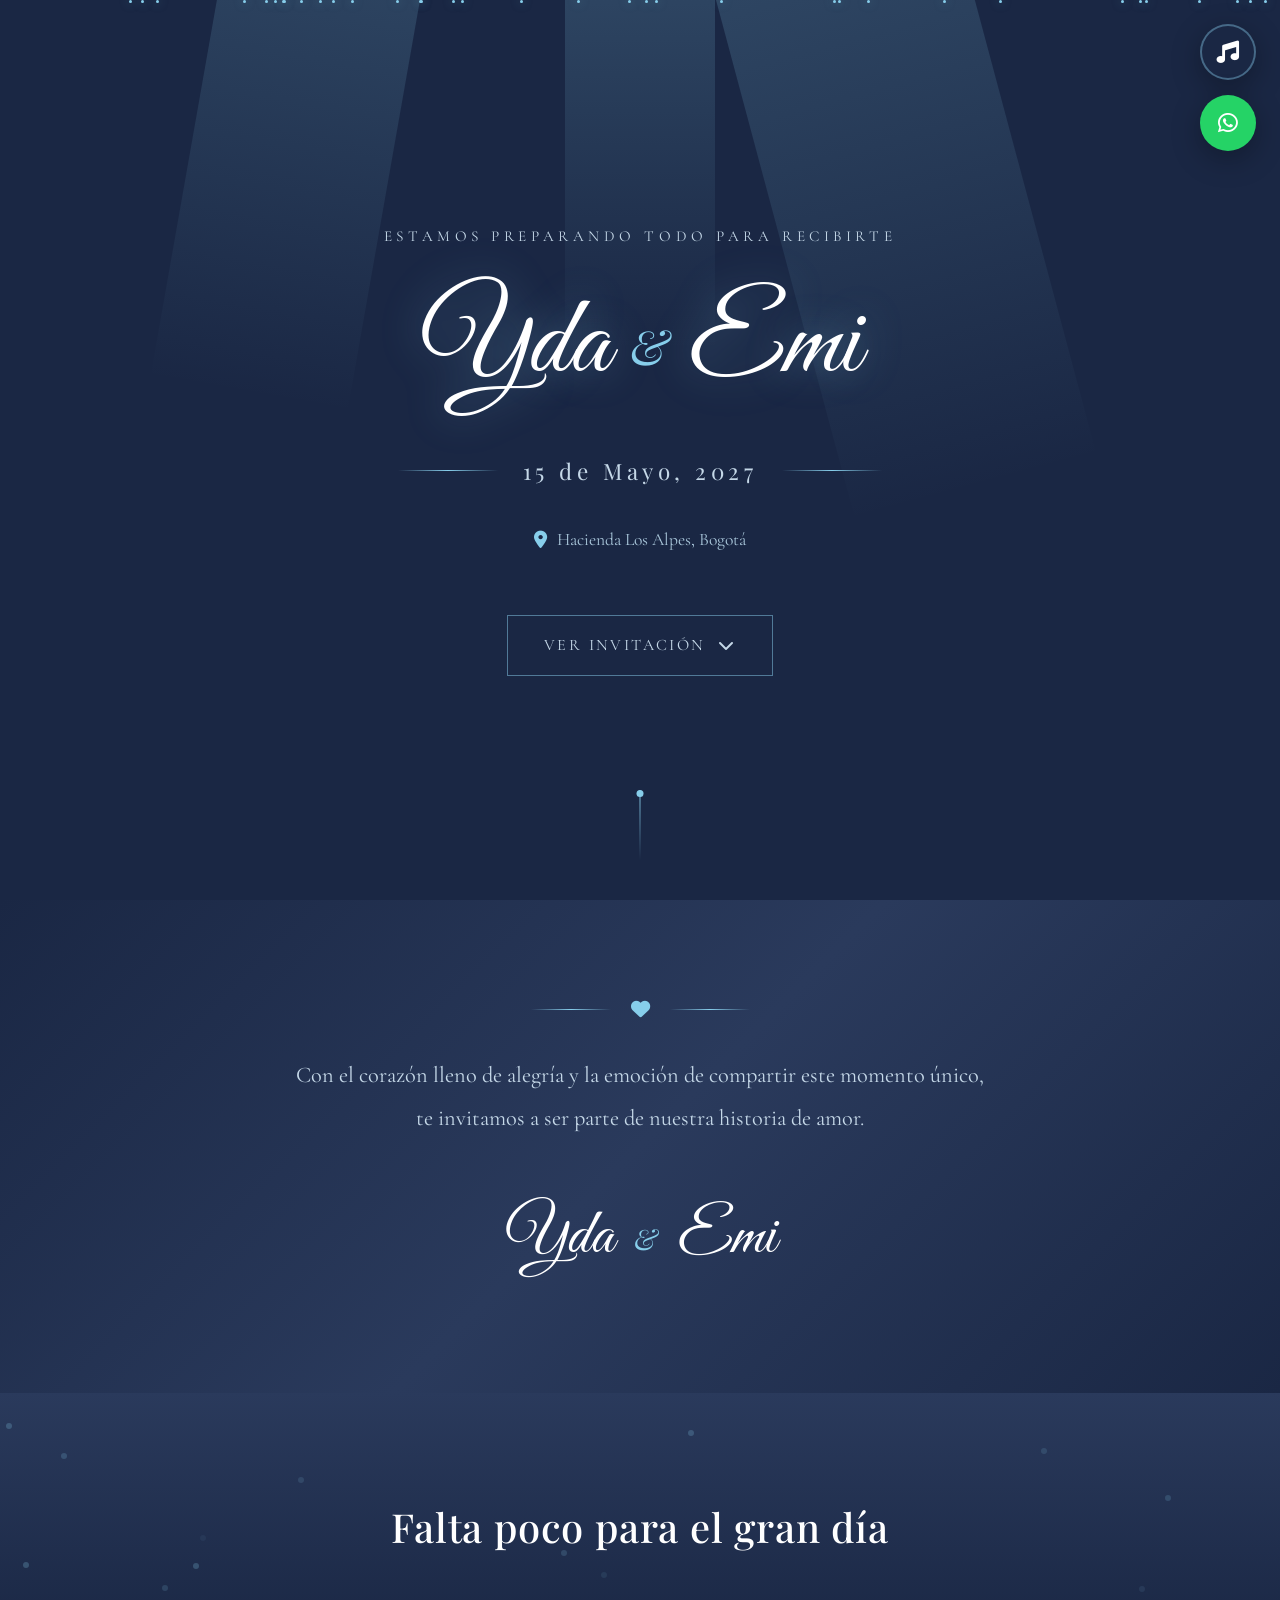
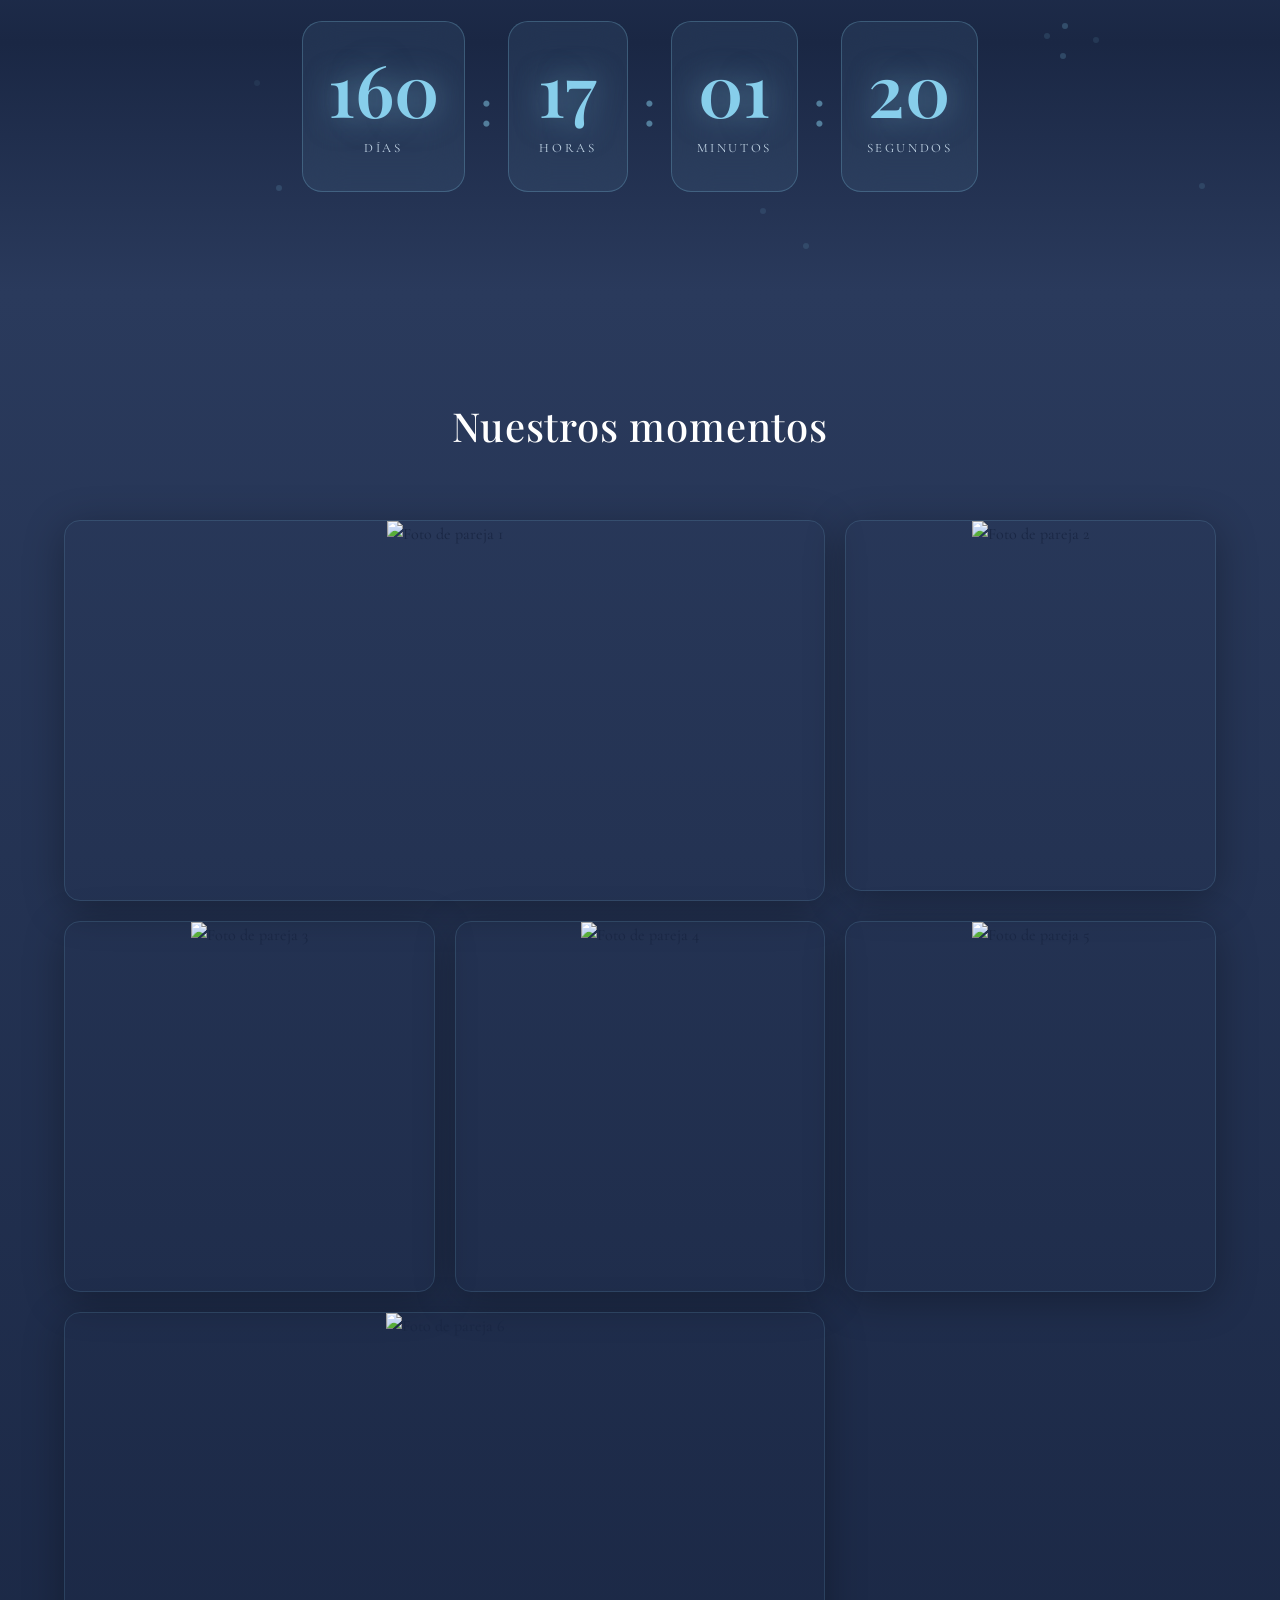
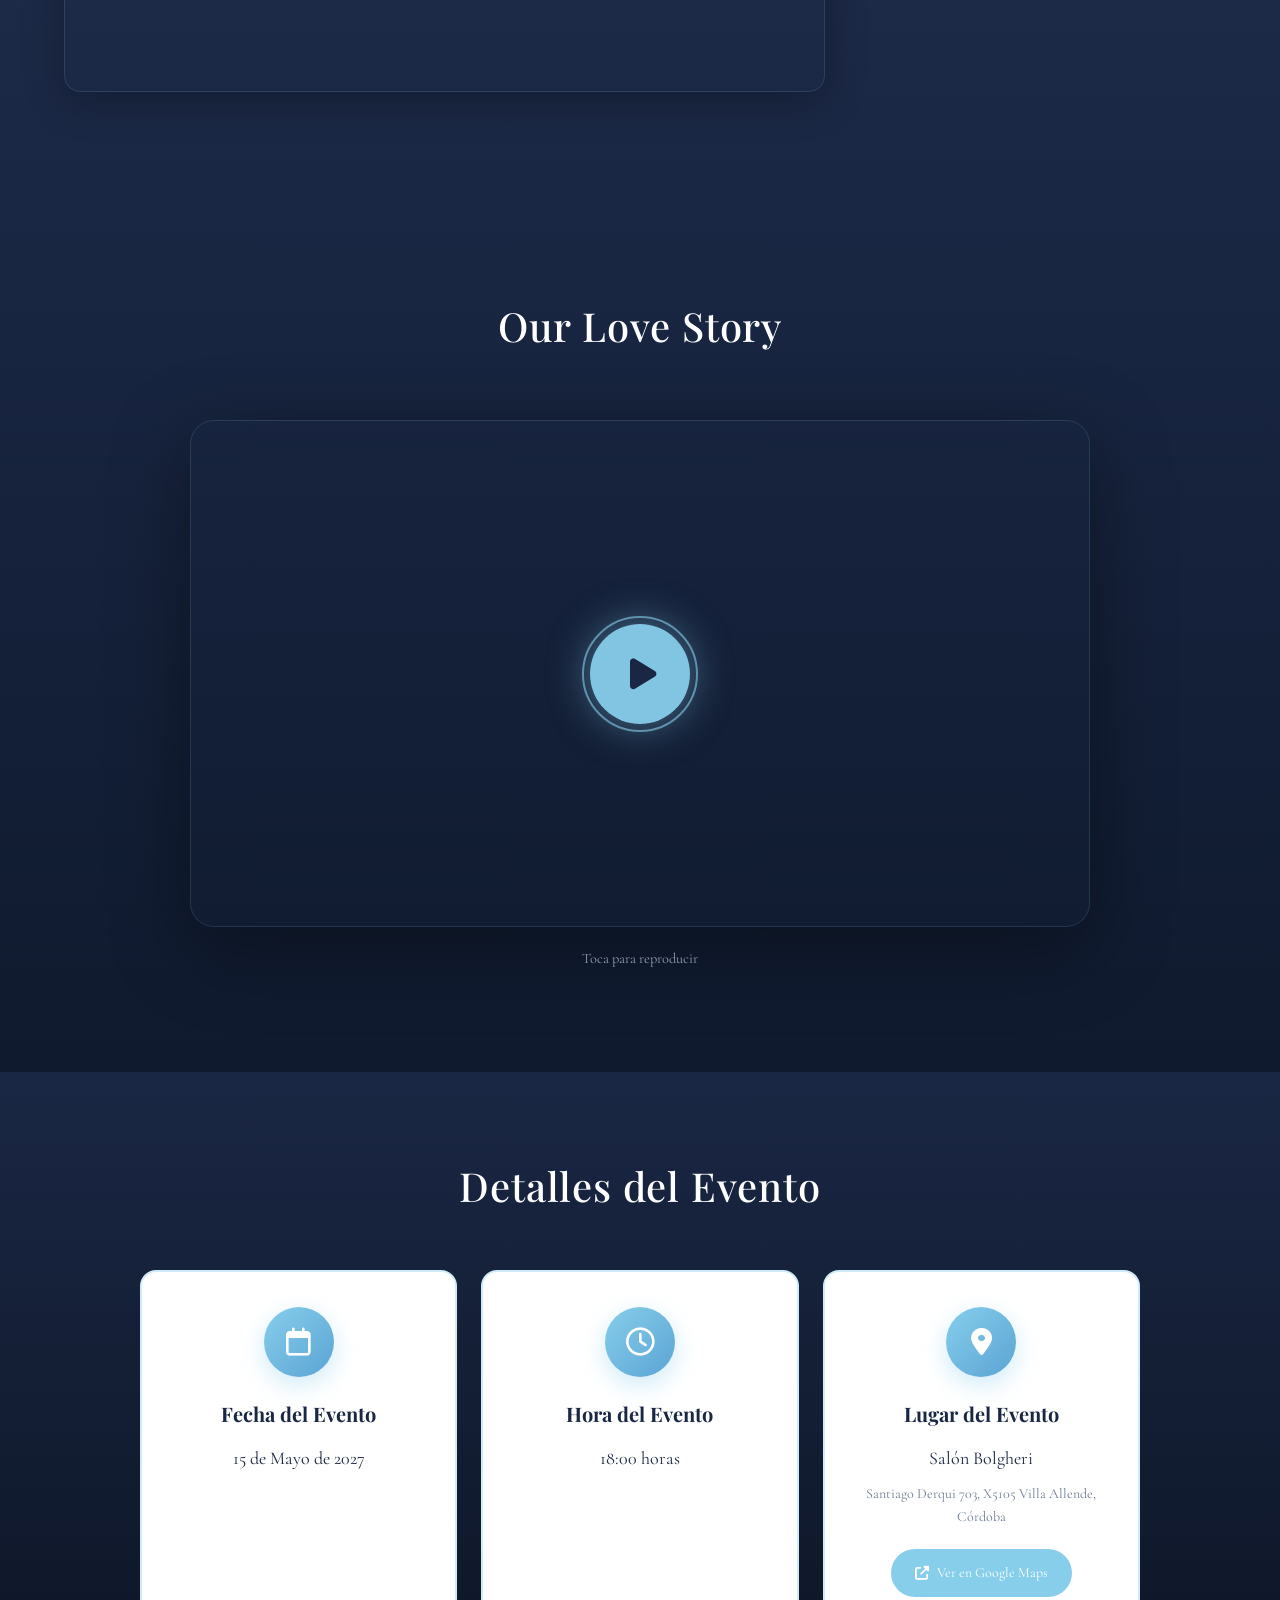
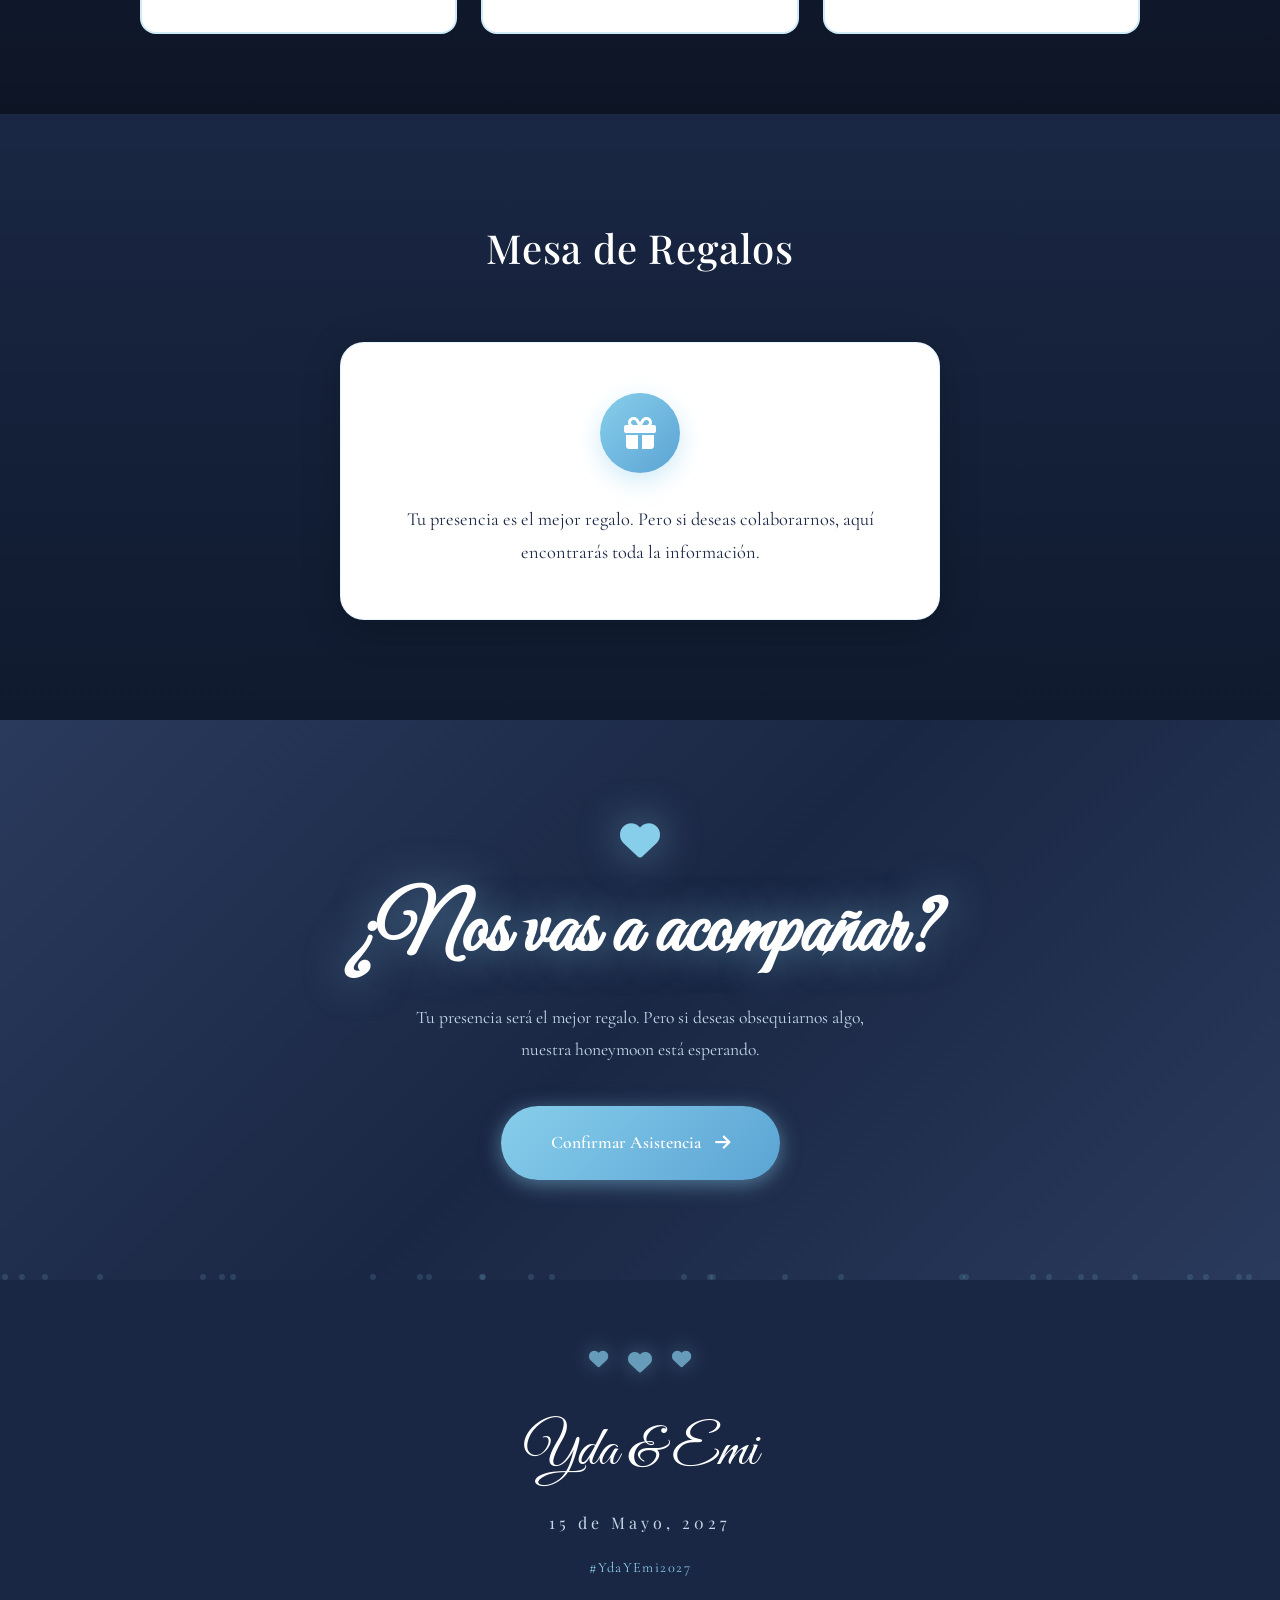
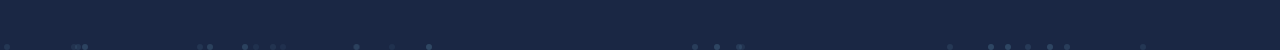
==== Invitacion.html @ 7b68fbc4 "arreglo del pantallazo azul" ====
<!DOCTYPE html>
<html lang="es">
<head>
    <meta charset="UTF-8">
    <meta name="viewport" content="width=device-width, initial-scale=1.0">
    <title>Invitación de Boda - Isabella & Carlos</title>
    <link rel="preconnect" href="https://fonts.googleapis.com">
    <link rel="preconnect" href="https://fonts.gstatic.com" crossorigin>
    <link href="https://fonts.googleapis.com/css2?family=Cormorant+Garamond:ital,wght@0,300;0,400;0,500;0,600;1,400&family=Great+Vibes&family=Playfair+Display:ital,wght@0,400;0,500;0,600;0,700;1,400&display=swap" rel="stylesheet">
    <link rel="stylesheet" href="https://cdnjs.cloudflare.com/ajax/libs/font-awesome/6.4.0/css/all.min.css">
    <link rel="stylesheet" href="styles.css">
</head>
<body>
    <audio id="bgMusic" loop>
        <source src="https://www.soundhelix.com/examples/mp3/SoundHelix-Song-3.mp3" type="audio/mpeg">
    </audio>

    <main class="main-content" id="mainContent">
        <!-- Hero Section -->
        <section class="hero" id="hero">
            <div class="hero-bg">
                <div class="hero-overlay"></div>
                <div class="hero-image"></div>
                <div class="hero-particles" id="heroParticles"></div>
                <div class="hero-rays">
                    <div class="ray"></div>
                    <div class="ray"></div>
                    <div class="ray"></div>
                </div>
            </div>
            <div class="hero-content">
                <p class="hero-subtitle">Estamos preparando todo para recibirte</p>
                <div class="hero-names">
                    <span class="name">Yda</span>
                    <span class="amp">&</span>
                    <span class="name">Emi</span>
                </div>
                <div class="hero-date-row">
                    <span class="line"></span>
                    <span class="date">15 de Mayo, 2027</span>
                    <span class="line"></span>
                </div>
                <div class="hero-location">
                    <i class="fas fa-map-marker-alt"></i>
                    <span>Hacienda Los Alpes, Bogotá</span>
                </div>
                <a href="#rsvp" class="hero-btn">
                    <span>Ver Invitación</span>
                    <i class="fas fa-chevron-down"></i>
                </a>
            </div>
            <div class="scroll-hint">
                <div class="scroll-line"></div>
            </div>
        </section>

        <!-- Opening -->
        <section class="section opening" id="opening">
            <div class="section-particles" id="openingParticles"></div>
            <div class="container">
                <div class="opening-inner">
                    <div class="deco-line">
                        <span></span>
                        <i class="fas fa-heart"></i>
                        <span></span>
                    </div>
                    <p class="opening-text">
                        Con el corazón lleno de alegría y la emoción de compartir este momento único,<br>
                        te invitamos a ser parte de nuestra historia de amor.
                    </p>
                    <div class="names-line">
                        <span>Yda</span>
                        <span class="and">&</span>
                        <span>Emi</span>
                    </div>
                </div>
            </div>
        </section>

        <!-- Countdown -->
        <section class="section countdown" id="countdown">
            <div class="countdown-particles" id="countdownParticles"></div>
            <div class="container">
                <h2 class="section-title light">Falta poco para el gran día</h2>
                <div class="countdown-grid">
                    <div class="count-box">
                        <div class="count-glow"></div>
                        <span class="count-num" id="days">00</span>
                        <span class="count-label">Días</span>
                    </div>
                    <span class="count-sep">:</span>
                    <div class="count-box">
                        <div class="count-glow"></div>
                        <span class="count-num" id="hours">00</span>
                        <span class="count-label">Horas</span>
                    </div>
                    <span class="count-sep">:</span>
                    <div class="count-box">
                        <div class="count-glow"></div>
                        <span class="count-num" id="minutes">00</span>
                        <span class="count-label">Minutos</span>
                    </div>
                    <span class="count-sep">:</span>
                    <div class="count-box">
                        <div class="count-glow"></div>
                        <span class="count-num" id="seconds">00</span>
                        <span class="count-label">Segundos</span>
                    </div>
                </div>
            </div>
        </section>

        <!-- Parents -->
        <!-- <section class="section parents" id="parents">
            <div class="container">
                <h2 class="section-title light">Con la bendición de nuestros padres</h2>
                <div class="parents-grid">
                    <div class="parent-card">
                        <span class="parent-label">Padres de la Novia</span>
                        <div class="parent-names">
                            <p>María Elena Gutiérrez</p>
                            <p>Roberto Alejandro Mendoza</p>
                        </div>
                    </div>
                    <div class="parent-heart">
                        <i class="fas fa-heart"></i>
                    </div>
                    <div class="parent-card">
                        <span class="parent-label">Padres del Novio</span>
                        <div class="parent-names">
                            <p>Carmen Lucía Pérez</p>
                            <p>Andrés Felipe Ramírez</p>
                        </div>
                    </div>
                </div>
            </div>
        </section> -->

        <!-- Gallery -->
        <section class="section gallery" id="gallery">
            <div class="container">
                <h2 class="section-title light">Nuestros momentos</h2>
                <div class="gallery-grid">
                    <div class="gallery-item big">
                        <img src="https://images.unsplash.com/photo-1519741497674-611481863552?w=800&q=80" alt="Foto de pareja 1">
                        <div class="gallery-overlay">
                            <i class="fas fa-expand"></i>
                        </div>
                    </div>
                    <div class="gallery-item">
                        <img src="https://images.unsplash.com/photo-1529636798458-92182e662485?w=600&q=80" alt="Foto de pareja 2">
                        <div class="gallery-overlay">
                            <i class="fas fa-expand"></i>
                        </div>
                    </div>
                    <div class="gallery-item">
                        <img src="https://images.unsplash.com/photo-1522673607200-164d1b6ce486?w=600&q=80" alt="Foto de pareja 3">
                        <div class="gallery-overlay">
                            <i class="fas fa-expand"></i>
                        </div>
                    </div>
                    <div class="gallery-item">
                        <img src="https://images.unsplash.com/photo-1511285560929-80b456fea0bc?w=600&q=80" alt="Foto de pareja 4">
                        <div class="gallery-overlay">
                            <i class="fas fa-expand"></i>
                        </div>
                    </div>
                    <div class="gallery-item">
                        <img src="https://images.unsplash.com/photo-1465495976277-4387d4b0b4c6?w=600&q=80" alt="Foto de pareja 5">
                        <div class="gallery-overlay">
                            <i class="fas fa-expand"></i>
                        </div>
                    </div>
                    <div class="gallery-item big">
                        <img src="https://images.unsplash.com/photo-1519225421980-715cb0215aed?w=800&q=80" alt="Foto de pareja 6">
                        <div class="gallery-overlay">
                            <i class="fas fa-expand"></i>
                        </div>
                    </div>
                </div>
            </div>
        </section>

        <!-- Video -->
        <section class="section video-section" id="video">
            <div class="container">
                <h2 class="section-title light">Our Love Story</h2>
                <div class="video-box">
                    <video id="weddingVideo" poster="https://images.unsplash.com/photo-1519741497674-611481863552?w=1200&q=80" muted playsinline>
                        <source src="https://www.w3schools.com/html/mov_bbb.mp4" type="video/mp4">
                    </video>
                    <div class="play-btn" id="playBtn">
                        <div class="play-ring"></div>
                        <i class="fas fa-play"></i>
                    </div>
                </div>
                <p class="video-hint">Toca para reproducir</p>
            </div>
        </section>

        <!-- Details -->
        <!-- <section class="section details" id="details">
            <div class="container">
                <h2 class="section-title light">Detalles del Evento</h2>
                <div class="details-grid">
                    <div class="detail-card">
                        <div class="detail-icon">
                            <i class="fas fa-church"></i>
                        </div>
                        <h3>Ceremonia Religiosa</h3>
                        <div class="detail-time">3:00 PM</div>
                        <div class="detail-place">Capilla San Ignacio</div>
                        <div class="detail-address">Calle 72 #10-07, Bogotá</div>
                        <a href="https://maps.google.com/?q=Capilla+San+Ignacio+Bogota" target="_blank" class="detail-btn">
                            <i class="fas fa-directions"></i>
                            Cómo llegar
                        </a>
                    </div>
                    <div class="detail-card featured">
                        <div class="detail-badge">Principal</div>
                        <div class="detail-icon">
                            <i class="fas fa-champagne-glasses"></i>
                        </div>
                        <h3>Recepción</h3>
                        <div class="detail-time">6:00 PM</div>
                        <div class="detail-place">Hacienda Los Alpes</div>
                        <div class="detail-address">Km 12 Vía La Calera, Bogotá</div>
                        <a href="https://maps.google.com/?q=Hacienda+Los+Alpes+Bogota" target="_blank" class="detail-btn primary">
                            <i class="fas fa-directions"></i>
                            Cómo llegar
                        </a>
                    </div>
                    <div class="detail-card">
                        <div class="detail-icon">
                            <i class="fas fa-utensils"></i>
                        </div>
                        <h3>Cena & Celebración</h3>
                        <div class="detail-time">7:30 PM</div>
                        <div class="detail-place">Salón Principal</div>
                        <div class="detail-address">Traje formal elegante</div>
                        <span class="dress-code">
                            <i class="fas fa-tshirt"></i>
                            Código de vestimenta
                        </span>
                    </div>
                </div>
            </div>
        </section> -->

        <section id="detalles" class="detalles" style="display: block !important; visibility: visible !important; opacity: 1 !important;">
            <div class="section-background"></div>
            <div class="container" style="display: block !important; visibility: visible !important; opacity: 1 !important;">
                <h2 class="section-title reveal-fade">Detalles del Evento</h2>

                <div class="detalles-grid">
                    <div class="detalle-card reveal-fade" data-delay="0" style="display: block !important; visibility: visible !important; opacity: 1 !important; background: #ffffff;">
                        <div class="detalle-icon">
                            <i class="far fa-calendar"></i>
                        </div>
                        <h3>Fecha del Evento</h3>
                        <p>15 de Mayo de 2027</p>
                    </div>

                    <div class="detalle-card reveal-fade" data-delay="100" style="display: block !important; visibility: visible !important; opacity: 1 !important; background: #ffffff;">
                        <div class="detalle-icon">
                            <i class="far fa-clock"></i>
                        </div>
                        <h3>Hora del Evento</h3>
                        <p>18:00 horas</p>
                    </div>

                    <div class="detalle-card reveal-fade" data-delay="200" style="display: block !important; visibility: visible !important; opacity: 1 !important; background: #ffffff;">
                        <div class="detalle-icon">
                            <i class="fas fa-map-marker-alt"></i>
                        </div>
                        <h3>Lugar del Evento</h3>
                        <p>Salón Bolgheri</p>
                        <p class="direccion">Santiago Derqui 703, X5105 Villa Allende, Córdoba</p>
                        <a href="https://maps.app.goo.gl/gf9b5vFtXw4Xs3hMA" target="_blank" class="detalle-btn">
                            <i class="fas fa-external-link-alt"></i>
                            Ver en Google Maps
                        </a>
                    </div>
                </div>
            </div>
        </section>

        <!-- Regalos -->
        <section id="regalos" class="section regalos">
            <div class="container">
                <h2 class="section-title light">Mesa de Regalos</h2>
                <div class="regalo-card">
                    <div class="regalo-icon">
                        <i class="fas fa-gift"></i>
                    </div>
                    <p class="regalo-texto">Tu presencia es el mejor regalo. Pero si deseas colaborarnos, aquí encontrarás toda la información.</p>
                </div>
            </div>
        </section>

        <!-- RSVP -->
        <section class="section rsvp" id="rsvp">
            <div class="rsvp-particles" id="rsvpParticles"></div>
            <div class="container">
                <div class="rsvp-box">
                    <div class="rsvp-icon">
                        <i class="fas fa-heart"></i>
                    </div>
                    <h2 class="rsvp-question">¿Nos vas a acompañar?</h2>
                    <p class="rsvp-text">Tu presencia será el mejor regalo. Pero si deseas obsequiarnos algo, nuestra honeymoon está esperando.</p>
                    <a href="https://forms.google.com/rsvp-wedding" target="_blank" class="rsvp-btn">
                        <span>Confirmar Asistencia</span>
                        <i class="fas fa-arrow-right"></i>
                    </a>
                </div>
            </div>
        </section>

        <!-- Footer -->
        <footer class="footer">
            <div class="footer-particles" id="footerParticles"></div>
            <div class="footer-hearts">
                <i class="fas fa-heart"></i>
                <i class="fas fa-heart"></i>
                <i class="fas fa-heart"></i>
            </div>
            <p class="footer-names">Yda & Emi</p>
            <p class="footer-date">15 de Mayo, 2027</p>
            <p class="footer-tag">#YdaYEmi2027</p>
        </footer>

        <!-- Floating Buttons -->
        <div class="float-btns">
            <button class="float-btn music-btn" id="musicBtn">
                <i class="fas fa-music" id="musicIcon"></i>
                <div class="btn-wave"></div>
            </button>
            <div class="float-dropdown">
                <button class="float-btn whatsapp-btn" id="whatsappBtn">
                    <i class="fab fa-whatsapp"></i>
                </button>
                <div class="dropdown-menu" id="dropdownMenu">
                    <p class="dropdown-title">Contactar a:</p>
                    <a href="https://wa.me/573001234567?text=Hola%20Yda%2C%20quiero%20consultarte%20algo%20sobre%20la%20boda" target="_blank" class="dropdown-item">
                        <i class="fas fa-female"></i>
                        <span>Yda</span>
                    </a>
                    <a href="https://wa.me/5493516177173?text=Hola%20Emi%2C%20quiero%20consultarte%20algo%20sobre%20la%20boda" target="_blank" class="dropdown-item">
                        <i class="fas fa-male"></i>
                        <span>Emi</span>
                    </a>
                </div>
            </div>
        </div>
    </main>

    <!-- Lightbox -->
    <div class="lightbox" id="lightbox">
        <button class="lightbox-close" id="lightboxClose">
            <i class="fas fa-times"></i>
        </button>
        <img class="lightbox-img" id="lightboxImg" src="" alt="">
    </div>

    <script src="https://cdnjs.cloudflare.com/ajax/libs/gsap/3.12.2/gsap.min.js"></script>
    <script src="https://cdnjs.cloudflare.com/ajax/libs/gsap/3.12.2/ScrollTrigger.min.js"></script>
    <script src="script.js"></script>
</body>
</html>
---- styles.css ----
/* ================================
   VARIABLES & RESET
=============================== */
:root {
    --navy: #1a2744;
    --navy-light: #2a3a5c;
    --sky: #a8c5d9;
    --sky-light: #c5d8e8;
    --sky-soft: #dce9f2;
    --sky-dark: #7ba3c4;
    --white: #fffef9;
    --cream: #f0f5fa;
    
    --sky-main: #87CEEB;
    --sky-bright: #5BA4D4;
    --sky-glow: rgba(135, 206, 235, 0.5);
    --sky-accent: #64B5F6;
    
    --text: #1a2744;
    --text-light: #5a6a7a;
    
    --font-script: 'Great Vibes', cursive;
    --font-display: 'Playfair Display', serif;
    --font-body: 'Cormorant Garamond', serif;
    
    --ease: cubic-bezier(0.4, 0, 0.2, 1);
    --shadow: 0 4px 20px rgba(26, 39, 68, 0.1);
    --shadow-lg: 0 8px 40px rgba(26, 39, 68, 0.15);
}

*, *::before, *::after {
    margin: 0;
    padding: 0;
    box-sizing: border-box;
}

html { scroll-behavior: smooth; }

body {
    font-family: var(--font-body);
    background: var(--navy);
    color: var(--text);
    overflow-x: hidden;
    line-height: 1.7;
    -webkit-font-smoothing: antialiased;
}

::selection {
    background: var(--sky-main);
    color: #fff;
}

.container {
    max-width: 1200px;
    margin: 0 auto;
    padding: 0 24px;
}

.section {
    padding: 100px 0;
    position: relative;
    overflow: hidden;
}

.section-title {
    font-family: var(--font-display);
    font-size: clamp(1.8rem, 4vw, 2.5rem);
    font-weight: 500;
    color: var(--navy);
    text-align: center;
    margin-bottom: 60px;
    letter-spacing: 0.02em;
    position: relative;
    z-index: 2;
}

.section-title.light {
    color: #fff;
}

/* ================================
    LOADING SCREEN
    ================================ */
.loading-screen {
    position: fixed;
    inset: 0;
    background: var(--navy);
    display: flex;
    flex-direction: column;
    align-items: center;
    justify-content: center;
    z-index: 10000;
    transition: all 0.8s var(--ease);
}

.loading-screen.active {
    opacity: 0;
    visibility: hidden;
}

.loading-spinner {
    position: relative;
    width: 100px;
    height: 100px;
    margin-bottom: 30px;
}

.spinner-ring {
    position: absolute;
    inset: 0;
    border: 2px solid transparent;
    border-radius: 50%;
}

.spinner-ring:nth-child(1) { border-top-color: var(--sky-main); animation: spin 1.5s linear infinite; }
.spinner-ring:nth-child(2) { inset: 10px; border-right-color: rgba(135, 206, 235, 0.5); animation: spin 2s linear infinite reverse; }

@keyframes spin { to { transform: rotate(360deg); } }

.spinner-heart {
    position: absolute;
    top: 50%;
    left: 50%;
    transform: translate(-50%, -50%);
    animation: heartPop 1s ease-in-out infinite;
}

.spinner-heart i { font-size: 1.5rem; color: var(--sky-main); }

@keyframes heartPop {
    0%, 100% { transform: translate(-50%, -50%) scale(1); }
    50% { transform: translate(-50%, -50%) scale(1.2); }
}

.loading-text {
    font-family: var(--font-body);
    font-size: 0.9rem;
    color: var(--sky-light);
    text-transform: uppercase;
    letter-spacing: 0.15em;
}

/* ================================
    MAIN CONTENT
    ================================ */
.main-content {
    display: none;
    opacity: 0;
}

@keyframes glowPulse {
    0%, 100% { transform: scale(1); opacity: 0.7; }
    50% { transform: scale(1.1); opacity: 1; }
}

/* .envelope {
    position: relative;
    width: clamp(280px, 80vw, 650px);
    height: clamp(200px, 55vh, 480px);
    cursor: pointer;
    animation: envelopeFloat 5s ease-in-out infinite;
} */

.envelope {
    position: relative;
    width: 100vw;
    height: 100vh;
    max-width: 1800px;
    max-height: 1600px;
    cursor: pointer;
    animation: envelopeFloat 5s ease-in-out infinite;
}

.envelope:hover { animation-play-state: paused; }

@keyframes envelopeFloat {
    0%, 100% { transform: translateY(0); }
    50% { transform: translateY(-15px); }
}

.envelope-body {
    position: relative;
    width: 100%;
    height: 100%;
    perspective: 1500px;
}

.envelope-back {
    position: absolute;
    inset: 0;
    background: linear-gradient(145deg, #1e3a5f, #152d4a);
    border-radius: clamp(8px, 2vw, 16px);
    box-shadow: 0 30px 80px rgba(0, 0, 0, 0.4), inset 0 1px 0 rgba(135, 206, 235, 0.1);
}

.envelope-front {
    position: absolute;
    inset: 0;
    background: linear-gradient(180deg, #1a3050, #152a45);
    border-radius: clamp(8px, 2vw, 16px);
    display: flex;
    align-items: center;
    justify-content: center;
    overflow: hidden;
    border: 1px solid rgba(135, 206, 235, 0.15);
}

.letter-card {
    width: 100%;
    height: 100%;
    display: flex;
    flex-direction: column;
    align-items: center;
    justify-content: center;
    padding: clamp(0.5rem, 3vw, 40px);
    text-align: center;
    box-sizing: border-box;
}

.letter-header { margin-bottom: clamp(5px, 1.5vh, 20px); }

.letter-icon {
    width: clamp(28px, 8vw, 60px);
    height: clamp(28px, 8vw, 60px);
    background: linear-gradient(135deg, var(--sky-main), var(--sky-bright));
    border-radius: 50%;
    display: flex;
    align-items: center;
    justify-content: center;
    margin: 0 auto clamp(12px, 2.5vh, 45px);
    animation: iconPulse 2s ease-in-out infinite;
    box-shadow: 0 8px 30px rgba(135, 206, 235, 0.5);
}

@keyframes iconPulse {
    0%, 100% { transform: scale(1); box-shadow: 0 0 20px rgba(135, 206, 235, 0.5); }
    50% { transform: scale(1.1); box-shadow: 0 0 40px rgba(135, 206, 235, 0.8); }
}

.letter-icon i {
    font-size: clamp(0.7rem, 2vw, 1.5rem);
    color: #fff;
}

.letter-subtitle {
    font-family: var(--font-body);
    font-size: clamp(0.5rem, 1.5vw, 1rem);
    color: var(--sky-light);
    text-transform: uppercase;
    letter-spacing: 0.15em;
}

.letter-message {
    font-family: var(--font-display);
    font-style: italic;
    font-size: clamp(0.6rem, 1.5vw, 1.1rem);
    color: var(--sky-light);
    opacity: 0.8;
}

.envelope-seal {
    position: absolute;
    top: 42%;
    left: 50%;
    transform: translate(-50%, -50%);
    width: clamp(35px, 10vw, 80px);
    height: clamp(35px, 10vw, 80px);
    background: linear-gradient(135deg, var(--sky-main), var(--sky-bright));
    border-radius: 50%;
    display: flex;
    align-items: center;
    justify-content: center;
    z-index: 10;
    transition: all 0.6s var(--ease);
    box-shadow: 0 8px 30px rgba(135, 206, 235, 0.6);
    cursor: pointer;
}

.envelope-seal i {
    font-size: clamp(0.8rem, 2.5vw, 2rem);
    color: #fff;
}

.letter-subtitle {
    font-family: var(--font-body);
    font-size: clamp(0.6rem, 1.8vw, 1rem);
    color: var(--sky-light);
    text-transform: uppercase;
    letter-spacing: 0.2em;
}

.letter-title {
    font-family: var(--font-script);
    font-size: clamp(2rem, 7vw, 5rem);
    color: #fff;
    line-height: 1.2;
    margin-bottom: clamp(15px, 3vh, 25px);
    text-shadow: 0 0 30px rgba(135, 206, 235, 0.3);
}

.letter-title span {
    font-family: var(--font-display);
    font-style: italic;
    font-size: 0.5em;
    color: var(--sky-main);
    display: block;
}

.letter-info {
    display: flex;
    flex-direction: column;
    gap: 10px;
    margin-bottom: 25px;
}

.info-item {
    display: flex;
    align-items: center;
    justify-content: center;
    gap: 10px;
    font-family: var(--font-body);
    font-size: clamp(0.8rem, 2vw, 1.25rem);
    color: var(--sky-light);
}

.info-item i { color: var(--sky-main); }

.letter-message {
    font-family: var(--font-display);
    font-style: italic;
    font-size: clamp(0.7rem, 1.8vw, 1.1rem);
    color: var(--sky-light);
    opacity: 0.8;
}

.envelope-flap {
    position: absolute;
    top: 0;
    left: 0;
    right: 0;
    height: 50%;
    background: linear-gradient(180deg, #1e3a5f, #152d4a);
    clip-path: polygon(0 0, 50% 100%, 100% 0);
    transform-origin: top center;
    transition: transform 1s var(--ease);
    z-index: 5;
    box-shadow: 0 5px 20px rgba(0, 0, 0, 0.2);
    border-bottom: 1px solid rgba(135, 206, 235, 0.1);
}

.envelope-flap::before {
    content: '';
    position: absolute;
    inset: 0;
    background: linear-gradient(180deg, rgba(135, 206, 235, 0.1), transparent);
}

.envelope-seal {
    position: absolute;
    top: 42%;
    left: 50%;
    transform: translate(-50%, -50%);
    width: clamp(45px, 12vw, 80px);
    height: clamp(45px, 12vw, 80px);
    background: linear-gradient(135deg, var(--sky-main), var(--sky-bright));
    border-radius: 50%;
    display: flex;
    align-items: center;
    justify-content: center;
    z-index: 10;
    transition: all 0.6s var(--ease);
    box-shadow: 0 8px 30px rgba(135, 206, 235, 0.6);
    cursor: pointer;
}

.envelope-seal i {
    font-size: clamp(1.1rem, 3vw, 2rem);
    color: #fff;
    animation: heartbeat 2s ease-in-out infinite;
}

@keyframes heartbeat {
    0%, 100% { transform: scale(1); }
    10%, 30% { transform: scale(1.15); }
    20% { transform: scale(1); }
}

.envelope-seal:hover { transform: translate(-50%, -50%) scale(1.15); }

.envelope.opened .envelope-flap { transform: rotateX(-180deg); }
.envelope.opened .envelope-seal { transform: translate(-50%, -50%) scale(0); opacity: 0; }

.floating-elements {
    position: absolute;
    inset: 0;
    pointer-events: none;
    z-index: 5;
}

.floating-element {
    position: absolute;
    color: #ff8cff;
    opacity: 0;
    animation: floatElement 6s ease-in-out infinite;
    text-shadow: 0 0 12px rgba(255, 115, 255, 0.75);
}

.floating-element i {
    font-size: 1.5rem;
    background: linear-gradient(135deg, #ff8cff, #ff40d1, #ff72f6);
    -webkit-background-clip: text;
    -webkit-text-fill-color: transparent;
    filter: drop-shadow(0 0 10px rgba(255, 95, 235, 0.9));
}

@keyframes floatElement {
    0% { transform: translateY(100px) scale(0); opacity: 0; }
    20% { opacity: 0.95; transform: scale(1); }
    80% { opacity: 0.9; }
    100% { transform: translateY(-150px) scale(0); opacity: 0; }
}

.tap-hint {
    position: relative;
    margin-top: clamp(10px, 3vh, 60px);
    text-align: center;
    z-index: 15;
    animation: hintBounce 2s ease-in-out infinite;
}

@keyframes hintBounce {
    0%, 100% { transform: translateY(0); }
    50% { transform: translateY(-10px); }
}

.tap-hint span {
    display: block;
    font-family: var(--font-body);
    font-size: clamp(0.65rem, 1.8vw, 1rem);
    color: #ffb2ff;
    letter-spacing: 0.08em;
    margin-bottom: clamp(4px, 1vh, 10px);
    text-shadow: 0 0 10px rgba(255, 150, 255, 0.4);
}

.tap-hint i {
    font-size: clamp(1.2rem, 3.5vw, 2rem);
    color: #ff8eff;
    filter: drop-shadow(0 0 12px rgba(255, 105, 255, 0.85));
}


.open-effects {
    position: fixed;
    inset: 0;
    pointer-events: none;
    z-index: 9998;
    opacity: 0;
}

.open-effects.active { opacity: 1; }

.burst-effect {
    position: absolute;
    top: 50%;
    left: 50%;
    width: 0;
    height: 0;
    background: radial-gradient(circle, rgba(135, 206, 235, 1) 0%, transparent 70%);
    border-radius: 50%;
    transform: translate(-50%, -50%);
}

.burst-effect.active { animation: burst 1.5s ease-out forwards; }

@keyframes burst {
    0% { width: 0; height: 0; opacity: 1; }
    100% { width: 200vmax; height: 200vmax; opacity: 0; }
}

/* ================================
   LOADING SCREEN
================================ */
.loading-screen {
    position: fixed;
    inset: 0;
    background: var(--navy);
    display: flex;
    flex-direction: column;
    align-items: center;
    justify-content: center;
    z-index: 10000;
    opacity: 0;
    visibility: hidden;
    transition: all 0.8s var(--ease);
}

.loading-screen.active { opacity: 1; visibility: visible; }

.loading-spinner {
    position: relative;
    width: 100px;
    height: 100px;
    margin-bottom: 30px;
}

.spinner-ring {
    position: absolute;
    inset: 0;
    border: 2px solid transparent;
    border-radius: 50%;
}

.spinner-ring:nth-child(1) { border-top-color: var(--sky-main); animation: spin 1.5s linear infinite; }
.spinner-ring:nth-child(2) { inset: 10px; border-right-color: rgba(135, 206, 235, 0.5); animation: spin 2s linear infinite reverse; }

@keyframes spin { to { transform: rotate(360deg); } }

.spinner-heart {
    position: absolute;
    top: 50%;
    left: 50%;
    transform: translate(-50%, -50%);
    animation: heartPop 1s ease-in-out infinite;
}

.spinner-heart i { font-size: 1.5rem; color: var(--sky-main); }

@keyframes heartPop {
    0%, 100% { transform: translate(-50%, -50%) scale(1); }
    50% { transform: translate(-50%, -50%) scale(1.2); }
}

.loading-text {
    font-family: var(--font-body);
    font-size: 0.9rem;
    color: var(--sky-light);
    text-transform: uppercase;
    letter-spacing: 0.15em;
}

/* ================================
   HERO
================================ */
.hero {
    position: relative;
    min-height: 100vh;
    display: flex;
    align-items: center;
    justify-content: center;
    overflow: hidden;
}

.hero-bg { position: absolute; inset: 0; }

.hero-overlay {
    position: absolute;
    inset: 0;
    background: linear-gradient(180deg, rgba(26, 39, 68, 0.85) 0%, rgba(26, 39, 68, 0.7) 50%, rgba(26, 39, 68, 0.9) 100%);
    z-index: 1;
}

.hero-image {
    position: absolute;
    inset: -50px;
    background: url('https://images.unsplash.com/photo-1519741497674-611481863552?w=1920&q=80') center/cover;
    animation: heroZoom 25s ease-in-out infinite alternate;
}

@keyframes heroZoom {
    from { transform: scale(1); }
    to { transform: scale(1.1); }
}

.hero-particles { position: absolute; inset: 0; z-index: 2; }

.hero-particle {
    position: absolute;
    width: 3px;
    height: 3px;
    background: var(--sky-main);
    border-radius: 50%;
    animation: heroFloat 12s ease-in-out infinite;
    box-shadow: 0 0 10px var(--sky-glow);
}

@keyframes heroFloat {
    0%, 100% { transform: translateY(0); opacity: 0; }
    10% { opacity: 1; }
    90% { opacity: 1; }
    100% { transform: translateY(-100vh); opacity: 0; }
}

.hero-rays { position: absolute; inset: 0; z-index: 2; overflow: hidden; }

.ray {
    position: absolute;
    background: linear-gradient(180deg, rgba(135, 206, 235, 0.2), transparent);
    animation: raySway 10s ease-in-out infinite;
}

.ray:nth-child(1) { width: 200px; height: 500px; top: -100px; left: 15%; transform: rotate(10deg); }
.ray:nth-child(2) { width: 250px; height: 600px; top: -100px; right: 20%; transform: rotate(-15deg); animation-delay: 3s; }
.ray:nth-child(3) { width: 150px; height: 400px; top: -50px; left: 50%; transform: translateX(-50%); animation-delay: 6s; }

@keyframes raySway {
    0%, 100% { opacity: 0.3; }
    50% { opacity: 0.7; }
}

.hero-content { position: relative; z-index: 3; text-align: center; padding: 80px 24px; }

.hero-subtitle {
    font-family: var(--font-body);
    font-size: clamp(0.8rem, 2vw, 0.95rem);
    color: var(--sky-light);
    letter-spacing: 0.3em;
    text-transform: uppercase;
    margin-bottom: 40px;
}

.hero-names {
    display: flex;
    align-items: center;
    justify-content: center;
    gap: 20px;
    margin-bottom: 50px;
    flex-wrap: wrap;
}

.hero-names .name {
    font-family: var(--font-script);
    font-size: clamp(3.5rem, 12vw, 7rem);
    color: #fff;
    line-height: 1;
    text-shadow: 0 0 40px rgba(135, 206, 235, 0.4);
}

.hero-names .amp {
    font-family: var(--font-display);
    font-size: clamp(2rem, 5vw, 3rem);
    font-style: italic;
    color: var(--sky-main);
}

.hero-date-row { display: flex; align-items: center; justify-content: center; gap: 25px; margin-bottom: 35px; }

.hero-date-row .line {
    width: 100px;
    height: 1px;
    background: linear-gradient(90deg, transparent, var(--sky-main), transparent);
}

.hero-date-row .date {
    font-family: var(--font-display);
    font-size: clamp(1rem, 3vw, 1.4rem);
    color: var(--sky-light);
    letter-spacing: 0.2em;
}

.hero-location {
    display: flex;
    align-items: center;
    justify-content: center;
    gap: 10px;
    font-family: var(--font-body);
    font-size: clamp(0.9rem, 2vw, 1.1rem);
    color: var(--sky);
    margin-bottom: 60px;
}

.hero-location i { color: var(--sky-main); animation: locationPulse 2s ease-in-out infinite; }

@keyframes locationPulse {
    0%, 100% { transform: scale(1); }
    50% { transform: scale(1.2); }
}

.hero-btn {
    display: inline-flex;
    align-items: center;
    gap: 12px;
    padding: 16px 36px;
    background: transparent;
    border: 1px solid rgba(135, 206, 235, 0.5);
    color: var(--sky-light);
    font-family: var(--font-body);
    font-size: 1rem;
    letter-spacing: 0.15em;
    text-transform: uppercase;
    text-decoration: none;
    transition: all 0.4s var(--ease);
    position: relative;
    overflow: hidden;
}

.hero-btn::before {
    content: '';
    position: absolute;
    inset: 0;
    background: linear-gradient(90deg, transparent, rgba(135, 206, 235, 0.2), transparent);
    transform: translateX(-100%);
    transition: transform 0.6s var(--ease);
}

.hero-btn:hover::before { transform: translateX(100%); }
.hero-btn:hover { border-color: var(--sky-main); background: rgba(135, 206, 235, 0.1); transform: translateY(-3px); }
.hero-btn i { animation: chevronBounce 2s ease-in-out infinite; }

@keyframes chevronBounce {
    0%, 100% { transform: translateY(0); }
    50% { transform: translateY(5px); }
}

.scroll-hint { position: absolute; bottom: 40px; left: 50%; transform: translateX(-50%); z-index: 3; }

.scroll-line {
    width: 1px;
    height: 70px;
    background: linear-gradient(180deg, var(--sky-main), transparent);
    animation: scrollPulse 2.5s ease-in-out infinite;
    position: relative;
}

.scroll-line::before {
    content: '';
    position: absolute;
    top: 0;
    left: -3px;
    width: 7px;
    height: 7px;
    background: var(--sky-main);
    border-radius: 50%;
    animation: scrollDot 2.5s ease-in-out infinite;
}

@keyframes scrollPulse {
    0%, 100% { opacity: 0.3; transform: scaleY(0.5); }
    50% { opacity: 1; transform: scaleY(1); }
}

@keyframes scrollDot {
    0%, 100% { top: 0; opacity: 1; }
    80% { top: 100%; opacity: 0; }
    81%, 100% { top: 0; opacity: 0; }
}

/* ================================
   OPENING
================================ */
.opening {
    background: linear-gradient(135deg, var(--navy) 0%, var(--navy-light) 50%, var(--navy) 100%);
    text-align: center;
}

.section-particles { position: absolute; inset: 0; pointer-events: none; z-index: 1; }

.section-particle {
    position: absolute;
    width: 6px;
    height: 6px;
    background: var(--sky-main);
    border-radius: 50%;
    opacity: 0.15;
    animation: particleGlow 3s ease-in-out infinite;
}

@keyframes particleGlow {
    0%, 100% { box-shadow: 0 0 10px var(--sky-glow); }
    50% { box-shadow: 0 0 20px var(--sky-glow); }
}

.opening-inner { max-width: 800px; margin: 0 auto; position: relative; z-index: 2; }

.deco-line { display: flex; align-items: center; justify-content: center; gap: 20px; margin-bottom: 35px; }

.deco-line span { width: 80px; height: 1px; background: linear-gradient(90deg, transparent, var(--sky-main), transparent); }

.deco-line i { font-size: 1.2rem; color: var(--sky-main); animation: heartBeat 2s ease-in-out infinite; }

@keyframes heartBeat {
    0%, 100% { transform: scale(1); color: var(--sky-main); }
    15%, 35% { transform: scale(1.15); }
}

.opening-text {
    font-family: var(--font-body);
    font-size: clamp(1.1rem, 2.5vw, 1.4rem);
    color: var(--sky-light);
    line-height: 1.9;
    margin-bottom: 45px;
}

.names-line { display: flex; align-items: center; justify-content: center; gap: 20px; }

.names-line span:first-child, .names-line span:last-child {
    font-family: var(--font-script);
    font-size: clamp(2.5rem, 6vw, 4rem);
    color: #fff;
}

.names-line .and {
    font-family: var(--font-display);
    font-style: italic;
    font-size: clamp(1.2rem, 3vw, 1.8rem);
    color: var(--sky-main);
}

/* ================================
   COUNTDOWN
================================ */
.countdown {
    background: linear-gradient(180deg, var(--navy-light) 0%, var(--navy) 50%, var(--navy-light) 100%);
    text-align: center;
}

.countdown-particles { position: absolute; inset: 0; z-index: 1; pointer-events: none; }

.countdown-grid {
    display: flex;
    justify-content: center;
    align-items: center;
    gap: 15px;
    flex-wrap: wrap;
    position: relative;
    z-index: 2;
}

.count-box {
    position: relative;
    background: rgba(135, 206, 235, 0.08);
    backdrop-filter: blur(20px);
    border: 1px solid rgba(135, 206, 235, 0.25);
    border-radius: 20px;
    padding: 30px 25px;
    min-width: 120px;
    overflow: hidden;
    transition: transform 0.3s var(--ease), box-shadow 0.3s var(--ease);
}

.count-box:hover { transform: translateY(-5px); box-shadow: 0 15px 40px rgba(135, 206, 235, 0.3); }

.count-glow {
    position: absolute;
    inset: -2px;
    background: linear-gradient(135deg, rgba(135, 206, 235, 0.4), transparent);
    opacity: 0;
    transition: opacity 0.3s;
}

.count-box:hover .count-glow { opacity: 1; }

.count-num {
    display: block;
    font-family: var(--font-display);
    font-size: clamp(2.8rem, 7vw, 4.5rem);
    font-weight: 600;
    color: var(--sky-main);
    line-height: 1;
    margin-bottom: 10px;
    text-shadow: 0 0 30px rgba(135, 206, 235, 0.5);
}

.count-label {
    font-family: var(--font-body);
    font-size: 0.8rem;
    color: var(--sky-light);
    text-transform: uppercase;
    letter-spacing: 0.2em;
}

.count-sep {
    font-family: var(--font-display);
    font-size: clamp(2rem, 5vw, 3rem);
    color: var(--sky-main);
    opacity: 0.5;
}

/* ================================
   PARENTS
================================ */
.parents {
    background: linear-gradient(135deg, var(--navy) 0%, #1e3a5f 50%, var(--navy) 100%);
    text-align: center;
}

.parents-grid {
    display: grid;
    grid-template-columns: 1fr auto 1fr;
    gap: 40px;
    align-items: center;
    max-width: 900px;
    margin: 0 auto;
    position: relative;
    z-index: 2;
}

.parent-card {
    background: rgba(255, 255, 255, 0.95);
    border-radius: 20px;
    padding: 40px 30px;
    text-align: center;
    box-shadow: 0 4px 30px rgba(0, 0, 0, 0.2);
    transition: all 0.4s var(--ease);
    border: 1px solid rgba(135, 206, 235, 0.2);
}

.parent-card:hover { transform: translateY(-8px); box-shadow: 0 20px 60px rgba(135, 206, 235, 0.2); }

.parent-label {
    display: block;
    font-family: var(--font-body);
    font-size: 0.75rem;
    font-weight: 600;
    color: var(--sky-main);
    text-transform: uppercase;
    letter-spacing: 0.25em;
    margin-bottom: 20px;
    padding-bottom: 15px;
    border-bottom: 1px solid rgba(135, 206, 235, 0.3);
}

.parent-names p {
    font-family: var(--font-display);
    font-size: clamp(1.1rem, 2.5vw, 1.4rem);
    color: var(--navy);
    margin: 8px 0;
}

.parent-heart { display: flex; align-items: center; justify-content: center; }

.parent-heart i {
    font-size: 1.8rem;
    color: var(--sky-main);
    opacity: 0.6;
    animation: heartFloat 3s ease-in-out infinite;
}

@keyframes heartFloat {
    0%, 100% { transform: translateY(0) rotate(0); }
    50% { transform: translateY(-10px) rotate(5deg); }
}

/* ================================
   GALLERY
================================ */
.gallery {
    background: linear-gradient(180deg, var(--navy-light) 0%, var(--navy) 100%);
    text-align: center;
}

.gallery-grid {
    display: grid;
    grid-template-columns: repeat(3, 1fr);
    gap: 20px;
    position: relative;
    z-index: 2;
}

.gallery-item {
    position: relative;
    aspect-ratio: 1;
    overflow: hidden;
    border-radius: 16px;
    cursor: pointer;
    box-shadow: 0 8px 40px rgba(0, 0, 0, 0.3);
    border: 1px solid rgba(135, 206, 235, 0.15);
}

.gallery-item.big { grid-column: span 2; aspect-ratio: 2/1; }

.gallery-item img {
    width: 100%;
    height: 100%;
    object-fit: cover;
    transition: transform 0.6s var(--ease);
}

.gallery-item:hover img { transform: scale(1.08); }

.gallery-overlay {
    position: absolute;
    inset: 0;
    background: rgba(26, 39, 68, 0.5);
    display: flex;
    align-items: center;
    justify-content: center;
    opacity: 0;
    transition: opacity 0.4s var(--ease);
}

.gallery-item:hover .gallery-overlay { opacity: 1; }

.gallery-overlay i {
    font-size: 2rem;
    color: var(--sky-main);
    transform: scale(0.5);
    transition: transform 0.4s var(--ease);
    filter: drop-shadow(0 0 10px var(--sky-glow));
}

.gallery-item:hover .gallery-overlay i { transform: scale(1); }

/* ================================
   VIDEO
================================ */
.video-section {
    background: linear-gradient(180deg, var(--navy) 0%, #0f1a2e 100%);
    text-align: center;
}

.video-box {
    position: relative;
    max-width: 900px;
    margin: 0 auto;
    border-radius: 24px;
    overflow: hidden;
    box-shadow: 0 20px 80px rgba(0, 0, 0, 0.4);
    z-index: 2;
    border: 1px solid rgba(135, 206, 235, 0.15);
}

.video-box video { width: 100%; display: block; aspect-ratio: 16/9; object-fit: cover; }

.play-btn {
    position: absolute;
    top: 50%;
    left: 50%;
    transform: translate(-50%, -50%);
    width: 100px;
    height: 100px;
    background: rgba(135, 206, 235, 0.95);
    border-radius: 50%;
    display: flex;
    align-items: center;
    justify-content: center;
    cursor: pointer;
    transition: all 0.4s var(--ease);
    z-index: 2;
    box-shadow: 0 0 40px var(--sky-glow);
}

.play-btn:hover { transform: translate(-50%, -50%) scale(1.1); background: var(--sky-main); }

.play-btn i { font-size: 2.2rem; color: var(--navy); margin-left: 5px; }

.play-ring {
    position: absolute;
    inset: -8px;
    border: 2px solid var(--sky-main);
    border-radius: 50%;
    opacity: 0.6;
    animation: ringPulse 2s ease-out infinite;
}

@keyframes ringPulse {
    from { transform: scale(1); opacity: 0.6; }
    to { transform: scale(1.5); opacity: 0; }
}

.video-box.playing .play-btn { opacity: 0; pointer-events: none; transform: translate(-50%, -50%) scale(0.5); }

.video-hint {
    text-align: center;
    font-family: var(--font-body);
    font-size: 0.9rem;
    color: var(--sky-light);
    margin-top: 20px;
    opacity: 0.7;
    position: relative;
    z-index: 2;
}

/* ================================
   DETAILS
================================ */
/* .details {
    background: linear-gradient(135deg, var(--navy) 0%, #1e3a5f 50%, var(--navy) 100%);
    text-align: center;
    min-height: 400px;
    z-index: 1;
    display: block !important;
    visibility: visible !important;
    opacity: 1 !important;
    position: relative;
}

.details::before {
    content: '';
    position: absolute;
    inset: 0;
    background: radial-gradient(circle at 30% 40%, rgba(135, 206, 235, 0.08) 0%, transparent 50%),
                radial-gradient(circle at 70% 60%, rgba(91, 164, 212, 0.06) 0%, transparent 50%);
    pointer-events: none;
}

.details > * {
    position: relative;
    z-index: 2;
}

.details-grid {
    display: grid;
    grid-template-columns: repeat(3, 1fr);
    gap: 25px;
    position: relative;
    z-index: 2;
}

.detail-card {
    background: #ffffff;
    border-radius: 24px;
    padding: 45px 25px;
    text-align: center;
    box-shadow: 0 8px 40px rgba(0, 0, 0, 0.2);
    transition: all 0.5s var(--ease);
    position: relative;
    overflow: visible;
    border: 1px solid rgba(135, 206, 235, 0.2);
    display: block;
    visibility: visible;
}

.detail-card::before {
    content: '';
    position: absolute;
    top: 0;
    left: 0;
    right: 0;
    height: 4px;
    background: linear-gradient(90deg, var(--sky-main), var(--sky-bright));
    transform: scaleX(0);
    transition: transform 0.5s var(--ease);
}

.detail-card:hover::before { transform: scaleX(1); }
.detail-card:hover { transform: translateY(-10px); box-shadow: 0 20px 60px rgba(135, 206, 235, 0.25); }

.detail-card.featured { border: 2px solid var(--sky-main); background: linear-gradient(180deg, #fff, #f8fcff); }

.detail-badge {
    position: absolute;
    top: 15px;
    right: 15px;
    background: linear-gradient(135deg, var(--sky-main), var(--sky-bright));
    color: #fff;
    font-family: var(--font-body);
    font-size: 0.7rem;
    font-weight: 600;
    text-transform: uppercase;
    padding: 5px 12px;
    border-radius: 20px;
}

.detail-icon {
    width: 75px;
    height: 75px;
    background: linear-gradient(135deg, var(--sky-main), var(--sky-bright));
    border-radius: 50%;
    display: flex;
    align-items: center;
    justify-content: center;
    margin: 0 auto 25px;
    box-shadow: 0 8px 25px rgba(135, 206, 235, 0.4);
    transition: transform 0.4s var(--ease);
}

.detail-card:hover .detail-icon { transform: scale(1.1) rotate(5deg); box-shadow: 0 0 40px var(--sky-glow); }

.detail-icon i { font-size: 1.8rem; color: #fff; }

.detail-card h3 {
    font-family: var(--font-display);
    font-size: 1.4rem;
    color: var(--navy);
    margin-bottom: 15px;
}

.detail-time {
    font-family: var(--font-display);
    font-size: 2rem;
    font-weight: 600;
    color: var(--sky-main);
    margin-bottom: 8px;
    text-shadow: 0 0 20px var(--sky-glow);
}

.detail-place {
    font-family: var(--font-body);
    font-size: 1.15rem;
    font-weight: 500;
    color: var(--navy);
    margin-bottom: 5px;
}

.detail-address {
    font-family: var(--font-body);
    font-size: 0.95rem;
    color: #666;
    margin-bottom: 20px;
}

.detail-btn {
    display: inline-flex;
    align-items: center;
    gap: 8px;
    padding: 12px 24px;
    background: var(--navy);
    color: #fff;
    font-family: var(--font-body);
    font-size: 0.9rem;
    text-decoration: none;
    border-radius: 30px;
    transition: all 0.3s var(--ease);
    border: 1px solid var(--sky-main);
}

.detail-btn:hover { background: var(--sky-main); color: var(--navy); transform: translateY(-2px); }

.detail-btn.primary { background: linear-gradient(135deg, var(--sky-main), var(--sky-bright)); color: #fff; border: none; }

.detail-btn.primary:hover { box-shadow: 0 8px 30px var(--sky-glow); }

.dress-code {
    display: inline-flex;
    align-items: center;
    gap: 8px;
    padding: 10px 18px;
    background: rgba(135, 206, 235, 0.1);
    color: var(--sky-main);
    font-family: var(--font-body);
    font-size: 0.85rem;
    border-radius: 20px;
    border: 1px solid rgba(135, 206, 235, 0.2);
} */

/* ---------- Detalles Section ---------- */
.detalles {
    position: relative;
    background: linear-gradient(180deg, var(--navy) 0%, #0d1525 100%);
    padding: 80px 0;
}

.section-background {
    position: absolute;
    inset: 0;
    z-index: 0;
}

.detalles .container {
    position: relative;
    z-index: 1;
}

.detalles .section-title {
    color: #fff;
    margin-bottom: 50px;
}

.detalles-grid {
    display: grid;
    grid-template-columns: repeat(3, 1fr);
    gap: 24px;
    max-width: 1000px;
    margin: 0 auto;
}

.detalle-card {
    background: #ffffff;
    border: 2px solid rgba(135, 206, 235, 0.4);
    border-radius: 16px;
    padding: 35px 25px;
    text-align: center;
    transition: all 0.4s ease;
    display: block !important;
    opacity: 1 !important;
    visibility: visible !important;
    position: relative;
    z-index: 2;
}

.detalle-card:hover {
    transform: translateY(-8px);
    border-color: var(--sky-main);
    box-shadow: 0 20px 50px rgba(135, 206, 235, 0.3);
}

.detalle-icon {
    width: 70px;
    height: 70px;
    margin: 0 auto 20px;
    background: linear-gradient(135deg, var(--sky-main) 0%, var(--sky-bright) 100%);
    border-radius: 50%;
    display: flex;
    align-items: center;
    justify-content: center;
    box-shadow: 0 8px 25px rgba(135, 206, 235, 0.4);
}

.detalle-icon i {
    font-size: 28px;
    color: #ffffff;
}

.detalle-card h3 {
    color: var(--navy);
    font-size: 20px;
    font-family: var(--font-display);
    margin-bottom: 12px;
}

.detalle-card p {
    font-size: 18px;
    color: #1a2744;
    margin-bottom: 8px;
}

.detalle-card .direccion {
    font-size: 14px;
    color: #6b7c93;
    margin-bottom: 20px;
}

.detalle-btn {
    display: inline-flex;
    align-items: center;
    gap: 8px;
    padding: 12px 24px;
    font-size: 14px;
    color: #ffffff;
    background: var(--sky-main);
    border: none;
    border-radius: 30px;
    text-decoration: none;
    transition: all 0.3s ease;
}

.detalle-btn:hover {
    background: var(--sky-bright);
    transform: translateY(-3px);
    box-shadow: 0 10px 30px rgba(135, 206, 235, 0.4);
}

.reveal-fade {
    opacity: 1;
    transform: translateY(0);
}

@media (max-width: 768px) {
    .detalles-grid {
        grid-template-columns: 1fr;
        gap: 20px;
    }
    
    .detalle-card {
        padding: 30px 20px;
    }
}

@media (max-width: 480px) {
    .envelope {
        width: 90vw;
        min-height: 260px;
    }

    .env-glow-bg {
        width: 90vw;
        height: 90vw;
    }

    .letter-icon {
        width: 32px;
        height: 32px;
    }

    .letter-icon i {
        font-size: 0.8rem;
    }

    .envelope-seal {
        width: 42px;
        height: 42px;
    }

    .envelope-seal i {
        font-size: 1rem;
    }
}

@media (min-width: 1920px) {
    .envelope {
        height: min(480px, 55vh);
    }

    .env-glow-bg {
        width: 600px;
        height: 600px;
    }
}

@media (min-width: 2560px) {
    .envelope {
        max-width: 700px;
        max-height: 500px;
    }

    .env-glow-bg {
        width: 650px;
        height: 650px;
    }
}

#detalles {
    display: block !important;
    visibility: visible !important;
    opacity: 1 !important;
}

.detalles .container {
    display: block !important;
    visibility: visible !important;
    opacity: 1 !important;
}

.detalles .detalle-card,
.detalles-grid .detalle-card {
    display: block !important;
    opacity: 1 !important;
    visibility: visible !important;
    background: #ffffff !important;
    position: relative !important;
}

/* ================================
   REGALOS
=============================== */
.regalos {
    background: linear-gradient(180deg, var(--navy) 0%, #0f1a2e 100%);
    text-align: center;
}

.regalo-card {
    background: #fff;
    border-radius: 24px;
    padding: 50px 40px;
    max-width: 600px;
    margin: 0 auto;
    box-shadow: 0 8px 40px rgba(0, 0, 0, 0.2);
    border: 1px solid rgba(135, 206, 235, 0.2);
}

.regalo-icon {
    width: 80px;
    height: 80px;
    background: linear-gradient(135deg, var(--sky-main), var(--sky-bright));
    border-radius: 50%;
    display: flex;
    align-items: center;
    justify-content: center;
    margin: 0 auto 30px;
    box-shadow: 0 8px 25px rgba(135, 206, 235, 0.4);
}

.regalo-icon i {
    font-size: 2rem;
    color: #fff;
}

.regalo-texto {
    font-family: var(--font-body);
    font-size: 1.15rem;
    color: var(--navy);
    line-height: 1.8;
}

/* ================================
   RSVP
=============================== */
.rsvp {
    background: linear-gradient(135deg, var(--navy-light) 0%, var(--navy) 50%, var(--navy-light) 100%);
    text-align: center;
}

.rsvp-particles { position: absolute; inset: 0; z-index: 1; pointer-events: none; }

.rsvp-box { position: relative; z-index: 2; }

.rsvp-icon { margin-bottom: 25px; }

.rsvp-icon i {
    font-size: 2.5rem;
    color: var(--sky-main);
    animation: rsvpHeart 2s ease-in-out infinite;
    filter: drop-shadow(0 0 20px var(--sky-glow));
}

@keyframes rsvpHeart {
    0%, 100% { transform: scale(1); }
    15%, 35% { transform: scale(1.2); }
}

.rsvp-question {
    font-family: var(--font-script);
    font-size: clamp(3rem, 8vw, 5rem);
    color: #fff;
    margin-bottom: 25px;
    line-height: 1.1;
    text-shadow: 0 0 40px var(--sky-glow);
}

.rsvp-text {
    font-family: var(--font-body);
    font-size: 1.1rem;
    color: var(--sky-light);
    max-width: 500px;
    margin: 0 auto 40px;
    line-height: 1.8;
}

.rsvp-btn {
    display: inline-flex;
    align-items: center;
    gap: 14px;
    padding: 22px 50px;
    background: linear-gradient(135deg, var(--sky-main), var(--sky-bright));
    color: #fff;
    font-family: var(--font-body);
    font-size: 1.1rem;
    font-weight: 600;
    text-decoration: none;
    border-radius: 50px;
    box-shadow: 0 4px 20px var(--sky-glow);
    transition: all 0.4s var(--ease);
}

.rsvp-btn:hover { transform: translateY(-5px); box-shadow: 0 15px 50px var(--sky-glow); }
.rsvp-btn i { transition: transform 0.3s var(--ease); }
.rsvp-btn:hover i { transform: translateX(5px); }

/* ================================
   FOOTER
================================ */
.footer {
    background: var(--navy);
    padding: 70px 0;
    text-align: center;
    position: relative;
    overflow: hidden;
}

.footer-particles { position: absolute; inset: 0; pointer-events: none; }

.footer-hearts { display: flex; justify-content: center; gap: 20px; margin-bottom: 30px; }

.footer-hearts i {
    font-size: 1.2rem;
    color: var(--sky-main);
    opacity: 0.7;
    animation: footerHeart 2s ease-in-out infinite;
    filter: drop-shadow(0 0 10px var(--sky-glow));
}

.footer-hearts i:nth-child(2) { font-size: 1.5rem; animation-delay: 0.3s; }

@keyframes footerHeart {
    0%, 100% { transform: scale(1); opacity: 0.5; }
    50% { transform: scale(1.3); opacity: 1; }
}

.footer-names {
    font-family: var(--font-script);
    font-size: clamp(2.5rem, 6vw, 3.5rem);
    color: #fff;
    margin-bottom: 10px;
}

.footer-date {
    font-family: var(--font-display);
    font-size: 1rem;
    color: var(--sky-light);
    letter-spacing: 0.25em;
    margin-bottom: 20px;
}

.footer-tag {
    font-family: var(--font-body);
    font-size: 0.9rem;
    color: var(--sky-main);
    letter-spacing: 0.1em;
}

/* ================================
   FLOATING BUTTONS
================================ */
.float-btns {
    position: fixed;
    top: 24px;
    right: 24px;
    display: flex;
    flex-direction: column;
    gap: 15px;
    z-index: 1000;
}

.float-btn {
    width: 56px;
    height: 56px;
    border-radius: 50%;
    border: none;
    display: flex;
    align-items: center;
    justify-content: center;
    cursor: pointer;
    box-shadow: 0 8px 30px rgba(0, 0, 0, 0.3);
    transition: all 0.3s var(--ease);
}

.float-btn i { font-size: 1.4rem; color: #fff; }

.music-btn {
    background: var(--navy);
    border: 2px solid rgba(135, 206, 235, 0.4);
}

.music-btn:hover { transform: scale(1.1); border-color: var(--sky-main); }

.music-btn.playing { border-color: var(--sky-main); }

.music-btn.playing i { color: var(--sky-main); animation: musicSpin 4s linear infinite; }

@keyframes musicSpin { to { transform: rotate(360deg); } }

.btn-wave {
    position: absolute;
    inset: -4px;
    border: 2px solid var(--sky-main);
    border-radius: 50%;
    opacity: 0;
}

.music-btn.playing .btn-wave { animation: waveExpand 2s ease-out infinite; }

@keyframes waveExpand {
    0% { transform: scale(1); opacity: 0.8; }
    100% { transform: scale(1.6); opacity: 0; }
}

.whatsapp-btn { background: #25D366; }

.whatsapp-btn:hover { transform: scale(1.1); box-shadow: 0 10px 40px rgba(37, 211, 102, 0.5); }

.float-dropdown { position: relative; }

.dropdown-menu {
    position: absolute;
    right: 70px;
    top: 50%;
    transform: translateY(-50%) translateX(20px);
    background: #fff;
    border-radius: 16px;
    padding: 16px;
    min-width: 190px;
    box-shadow: 0 8px 40px rgba(0, 0, 0, 0.3);
    opacity: 0;
    visibility: hidden;
    transition: all 0.3s var(--ease);
}

.dropdown-menu.active { opacity: 1; visibility: visible; transform: translateY(-50%) translateX(0); }

.dropdown-title {
    font-family: var(--font-body);
    font-size: 0.85rem;
    color: #666;
    margin-bottom: 12px;
    text-align: center;
}

.dropdown-item {
    display: flex;
    align-items: center;
    gap: 12px;
    padding: 12px;
    color: var(--navy);
    text-decoration: none;
    border-radius: 10px;
    transition: background 0.3s;
}

.dropdown-item:hover { background: rgba(135, 206, 235, 0.1); }

.dropdown-item i {
    width: 35px;
    height: 35px;
    background: linear-gradient(135deg, var(--sky-main), var(--sky-bright));
    border-radius: 50%;
    display: flex;
    align-items: center;
    justify-content: center;
    color: #fff;
    font-size: 0.9rem;
}

.dropdown-item span { font-family: var(--font-display); font-size: 1rem; }

/* ================================
   LIGHTBOX
================================ */
.lightbox {
    position: fixed;
    inset: 0;
    background: rgba(10, 22, 40, 0.98);
    display: flex;
    align-items: center;
    justify-content: center;
    z-index: 2000;
    opacity: 0;
    visibility: hidden;
    transition: all 0.4s var(--ease);
    padding: 40px;
}

.lightbox.active { opacity: 1; visibility: visible; }

.lightbox-img {
    max-width: 100%;
    max-height: 90vh;
    object-fit: contain;
    border-radius: 16px;
    transform: scale(0.8);
    transition: transform 0.4s var(--ease);
    box-shadow: 0 30px 100px rgba(0, 0, 0, 0.5);
    border: 1px solid rgba(135, 206, 235, 0.1);
}

.lightbox.active .lightbox-img { transform: scale(1); }

.lightbox-close {
    position: absolute;
    top: 25px;
    right: 25px;
    width: 50px;
    height: 50px;
    background: rgba(135, 206, 235, 0.1);
    border: 1px solid rgba(135, 206, 235, 0.2);
    border-radius: 50%;
    cursor: pointer;
    display: flex;
    align-items: center;
    justify-content: center;
    transition: all 0.3s;
}

.lightbox-close:hover { background: rgba(135, 206, 235, 0.2); transform: rotate(90deg); }

.lightbox-close i { font-size: 1.3rem; color: var(--sky-main); }

/* ================================
   RESPONSIVE
================================ */
@media (max-width: 992px) {
    .section { padding: 80px 0; }
    
    .envelope { width: min(550px, 95vw); height: min(420px, 65vh); }
    
    .details-grid { grid-template-columns: repeat(2, 1fr); }
    .details-grid .detail-card:last-child { grid-column: span 2; max-width: 400px; margin: 0 auto; }
    
    .gallery-grid { grid-template-columns: repeat(2, 1fr); }
    .gallery-item.big { grid-column: span 1; aspect-ratio: 1; }
}

@media (max-width: 768px) {
    .section { padding: 60px 0; }
    
    .envelope { width: min(480px, 95vw); height: min(380px, 60vh); min-height: 340px; }
    
    .letter-icon { width: 50px; height: 50px; }
    .letter-icon i { font-size: 1.2rem; }
    .letter-subtitle { font-size: 0.7rem; }
    .letter-title { font-size: clamp(2rem, 10vw, 3.5rem); margin-bottom: 20px; }
    .letter-info { gap: 8px; margin-bottom: 20px; }
    .info-item { font-size: 0.9rem; }
    .letter-message { font-size: 0.8rem; }
    
    .envelope-seal { width: 65px; height: 65px; }
    .envelope-seal i { font-size: 1.6rem; }
    
    .tap-hint { bottom: 40px; }
    .tap-hint span { font-size: 0.9rem; }
    
    .hero-names { gap: 10px; }
    .hero-names .amp { display: none; }
    
    .countdown-grid { gap: 10px; }
    .count-box { padding: 20px 15px; min-width: 70px; }
    .count-sep { display: none; }
    
    .parents-grid { grid-template-columns: 1fr; gap: 20px; }
    .parent-heart { padding: 10px 0; }
    .parent-heart i { transform: rotate(90deg); }
    
    .gallery-grid { grid-template-columns: 1fr; gap: 15px; }
    .gallery-item, .gallery-item.big { aspect-ratio: 4/3; }
    
    .details-grid { grid-template-columns: 1fr; }
    .details-grid .detail-card:last-child { grid-column: span 1; max-width: none; }
    
    .float-btns { top: 16px; right: 16px; gap: 12px; }
    .float-btn { width: 50px; height: 50px; }
    .float-btn i { font-size: 1.2rem; }
    .dropdown-menu { right: 60px; min-width: 170px; }
    
    .rsvp-btn { padding: 18px 36px; font-size: 1rem; }
    
    .lightbox { padding: 20px; }
    .lightbox-close { top: 15px; right: 15px; width: 45px; height: 45px; }
}

@media (max-width: 480px) {
    .container { padding: 0 16px; }
    
    .envelope { width: min(320px, 95vw); height: min(280px, 55vh); min-height: 260px; }
    
    .letter-card { padding: 20px 15px; }
    .letter-subtitle { font-size: 0.6rem; }
    .letter-title { font-size: clamp(1.5rem, 12vw, 2.5rem); }
    .letter-info { display: none; }
    .letter-message { font-size: 0.7rem; }
    
    .envelope-seal { width: 55px; height: 55px; }
    .envelope-seal i { font-size: 1.4rem; }
    
    .hero-subtitle { font-size: 0.65rem; letter-spacing: 0.2em; }
    
    .section-title { margin-bottom: 40px; }
    
    .count-box { min-width: 60px; padding: 15px 10px; }
    .count-num { font-size: 2rem; }
    .count-label { font-size: 0.6rem; }
    
    .rsvp-question { font-size: 2.5rem; }
}

/* ================================
   SCROLLBAR
================================ */
::-webkit-scrollbar { width: 8px; }
::-webkit-scrollbar-track { background: var(--navy); }
::-webkit-scrollbar-thumb { background: var(--sky-main); border-radius: 4px; }
::-webkit-scrollbar-thumb:hover { background: var(--sky-bright); }

/* Gallery Image Loading */
.gallery-item img { opacity: 0; transition: opacity 0.5s; }
.gallery-item img.loaded { opacity: 1; }
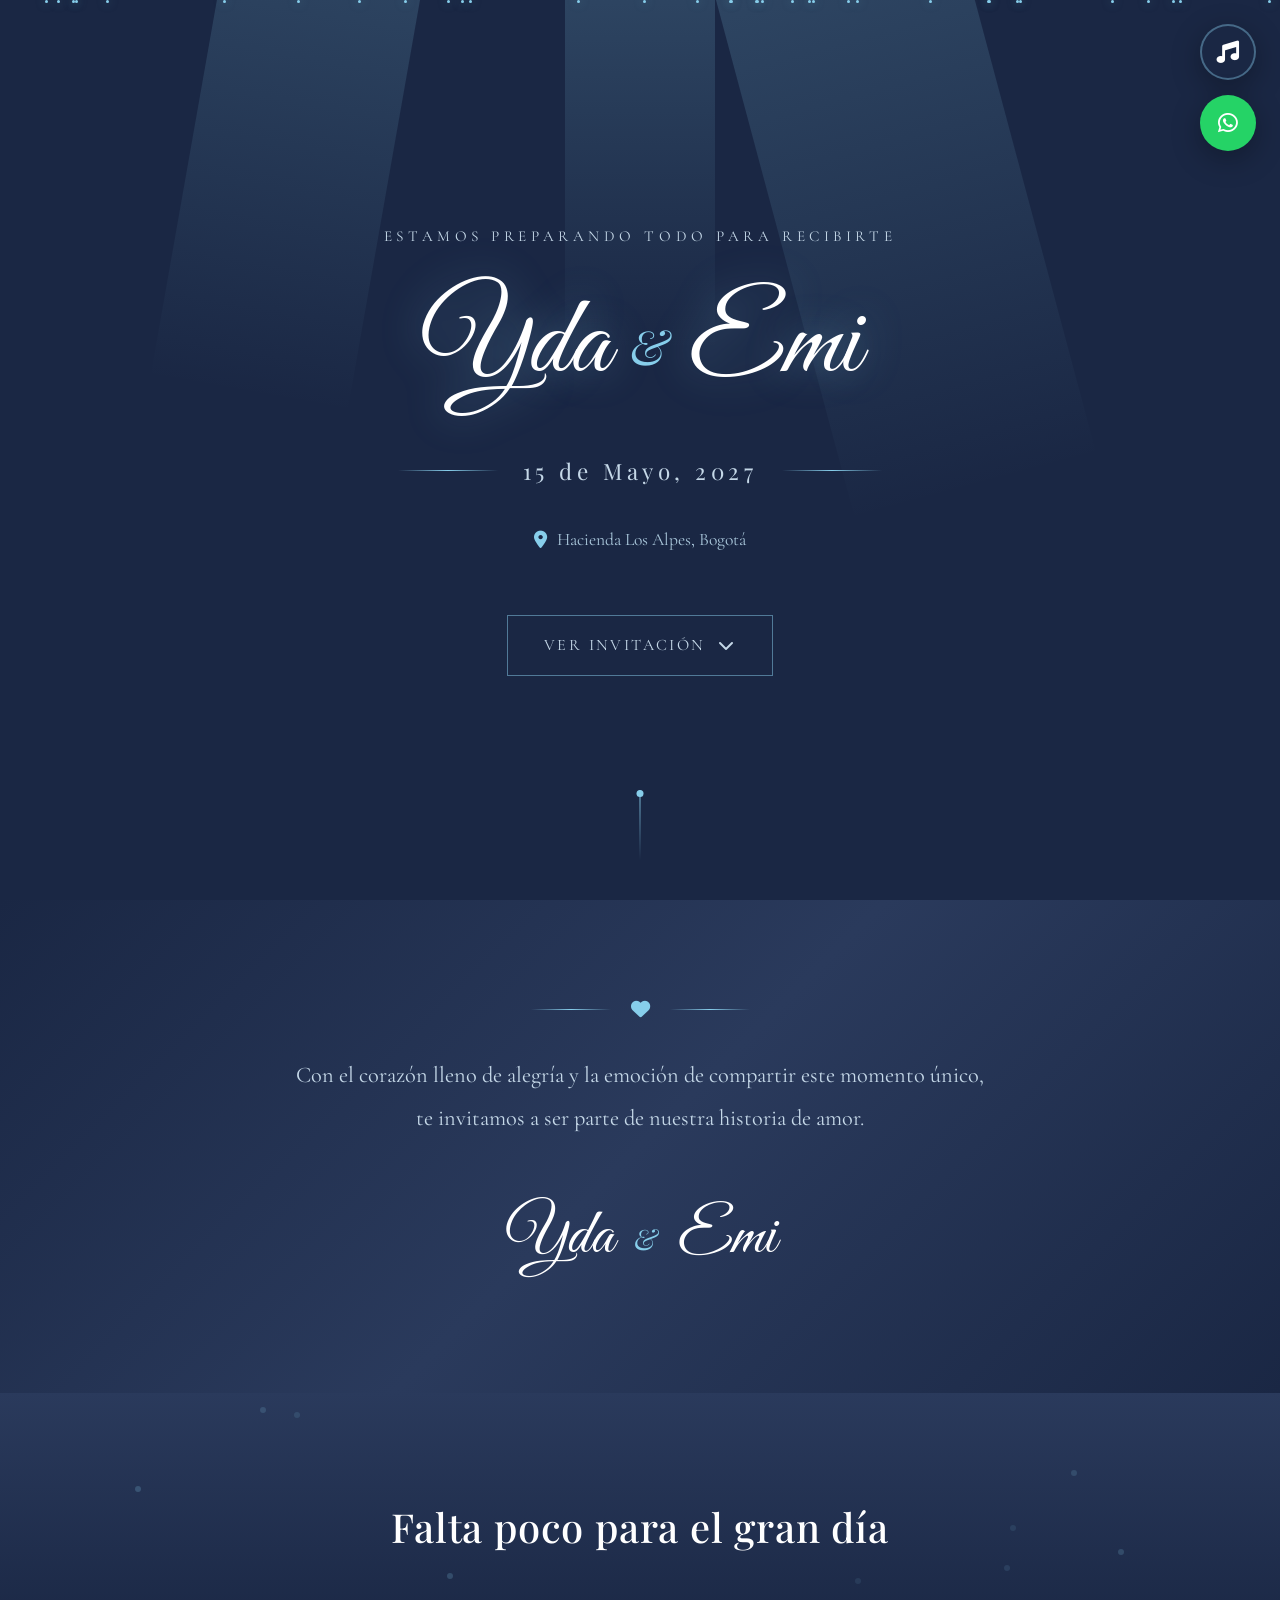
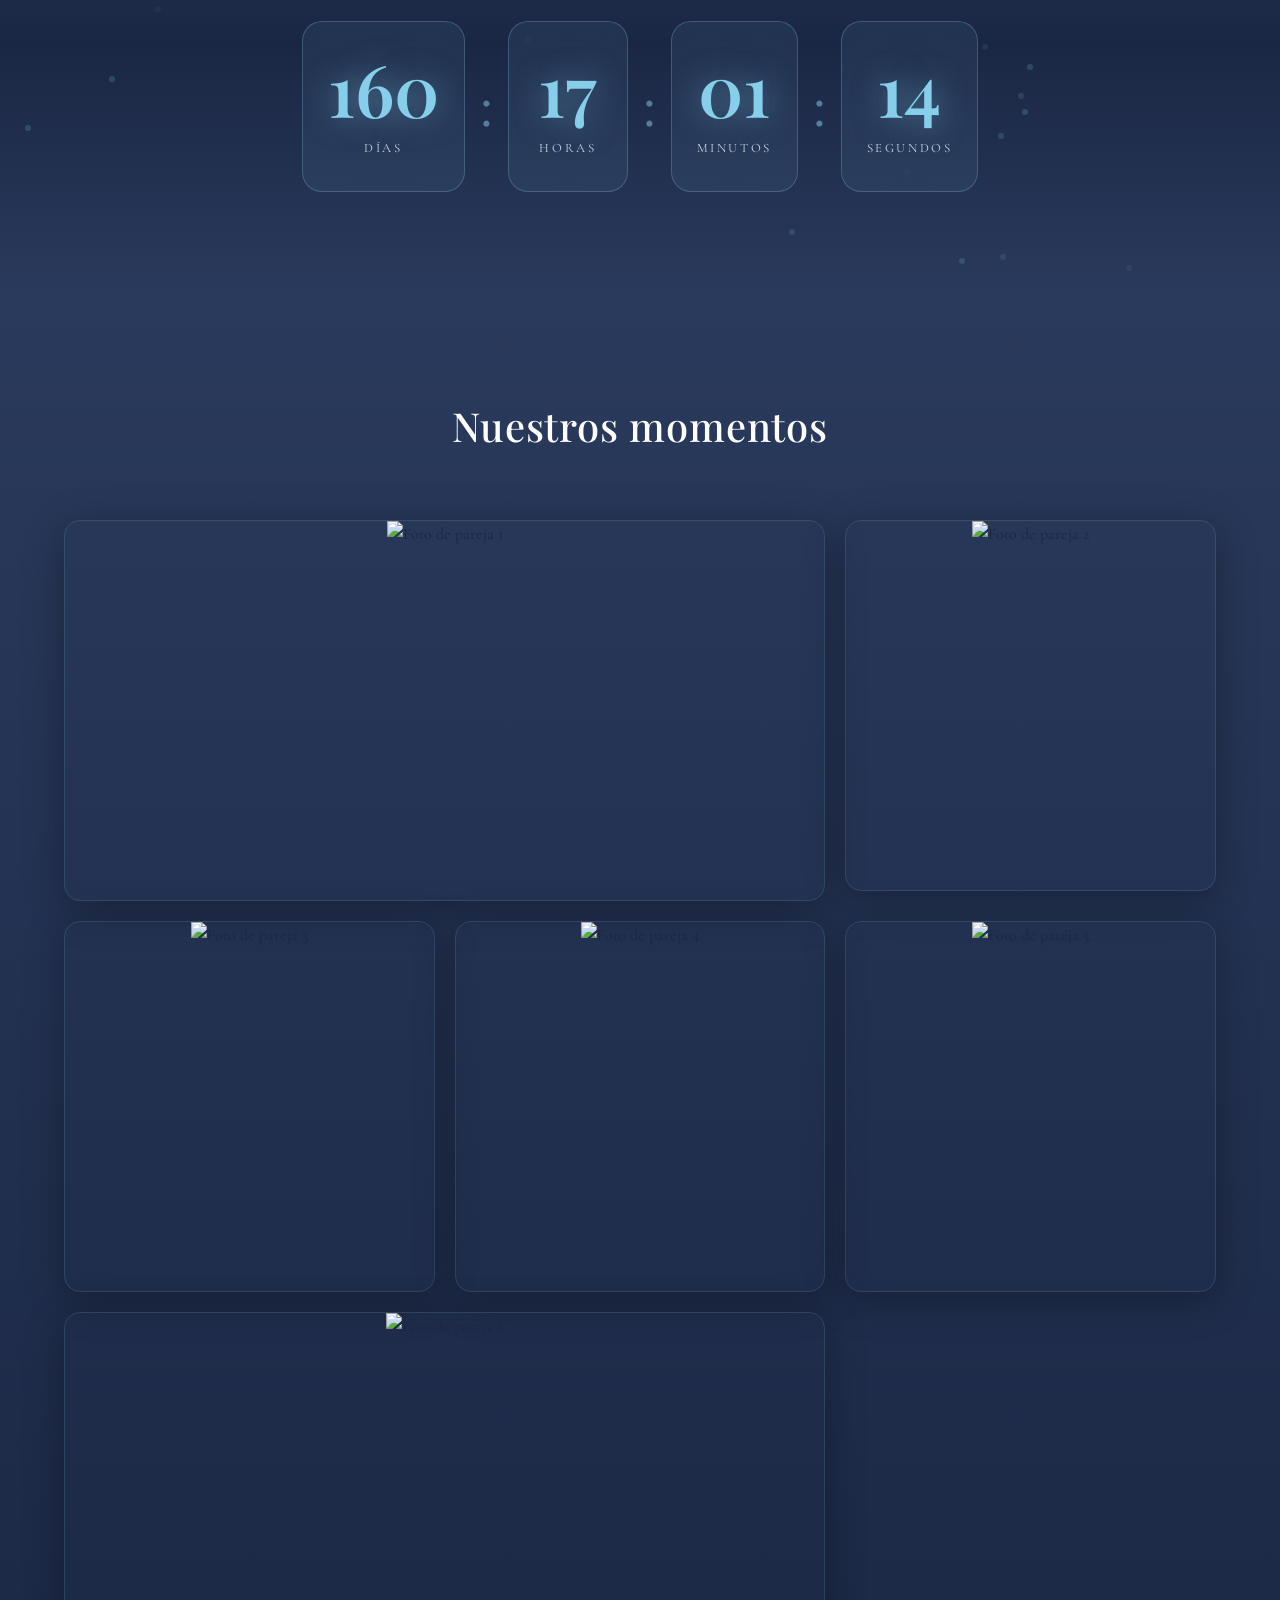
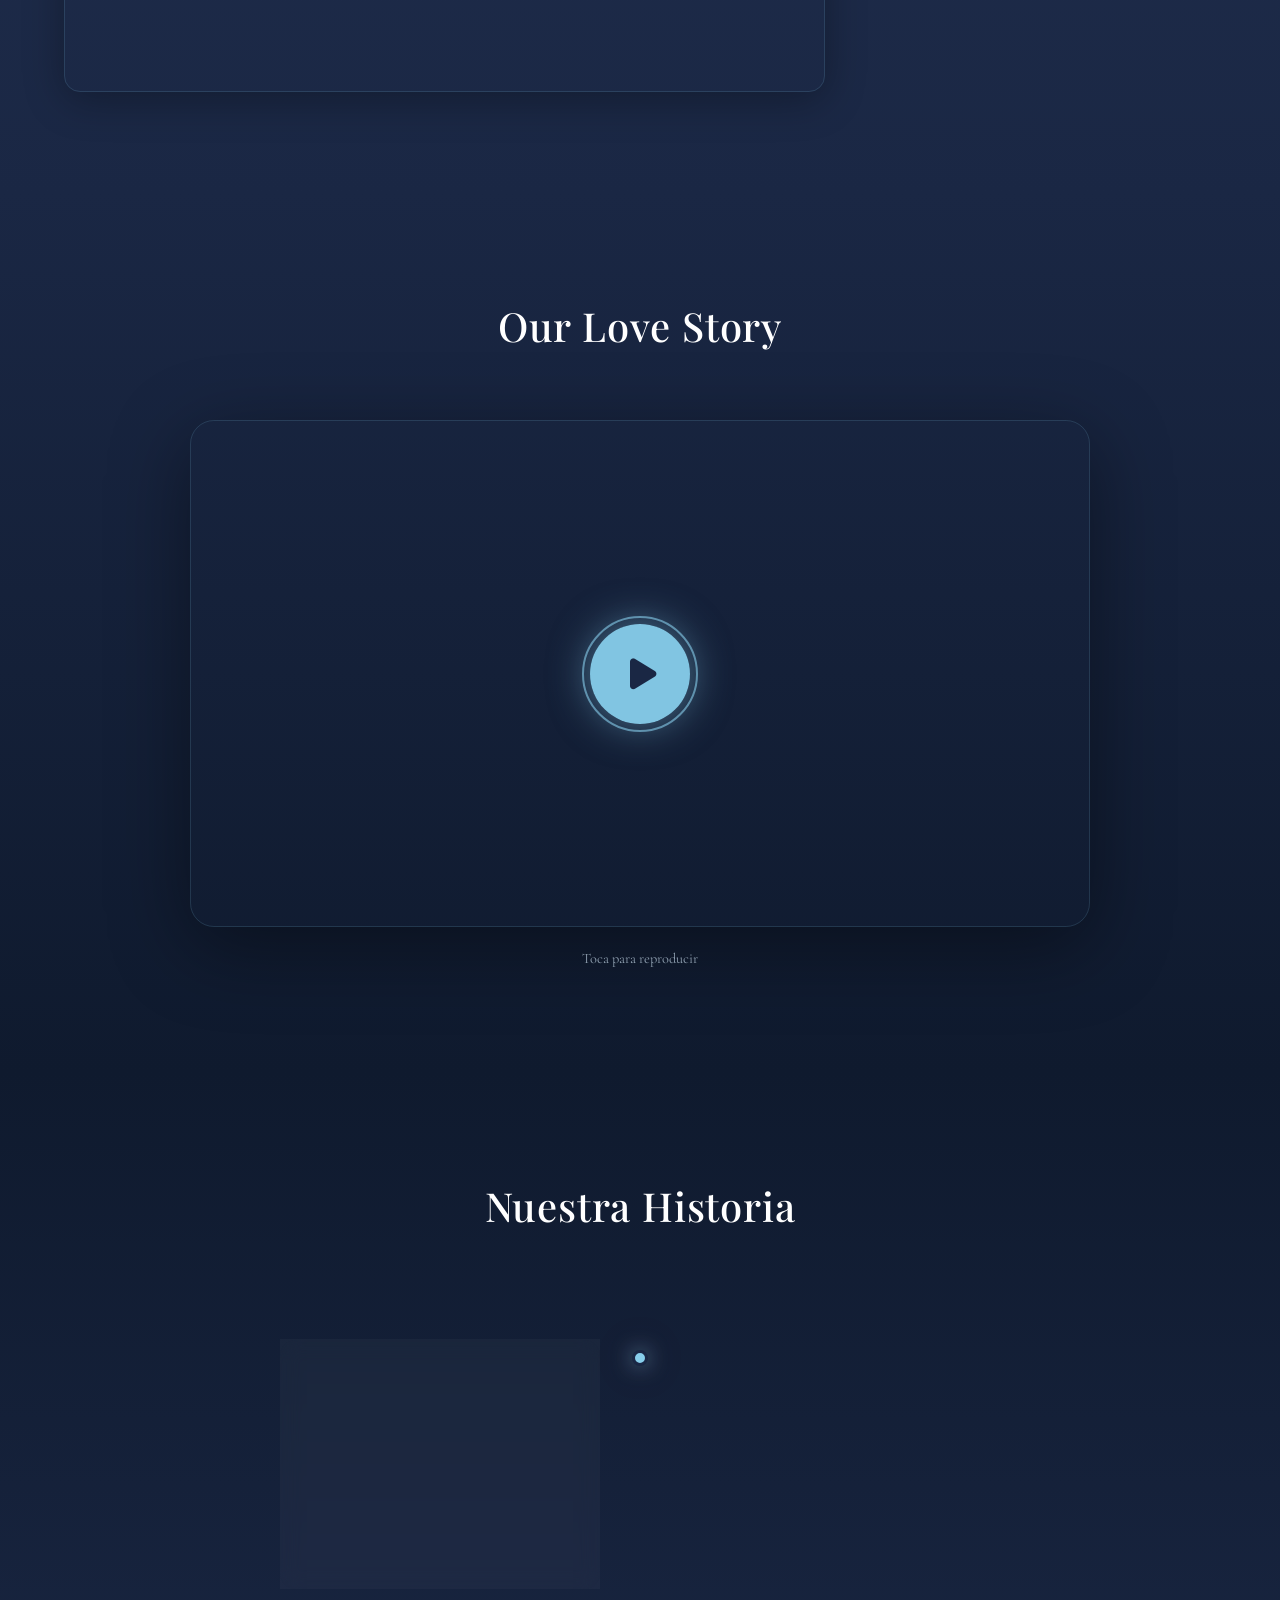
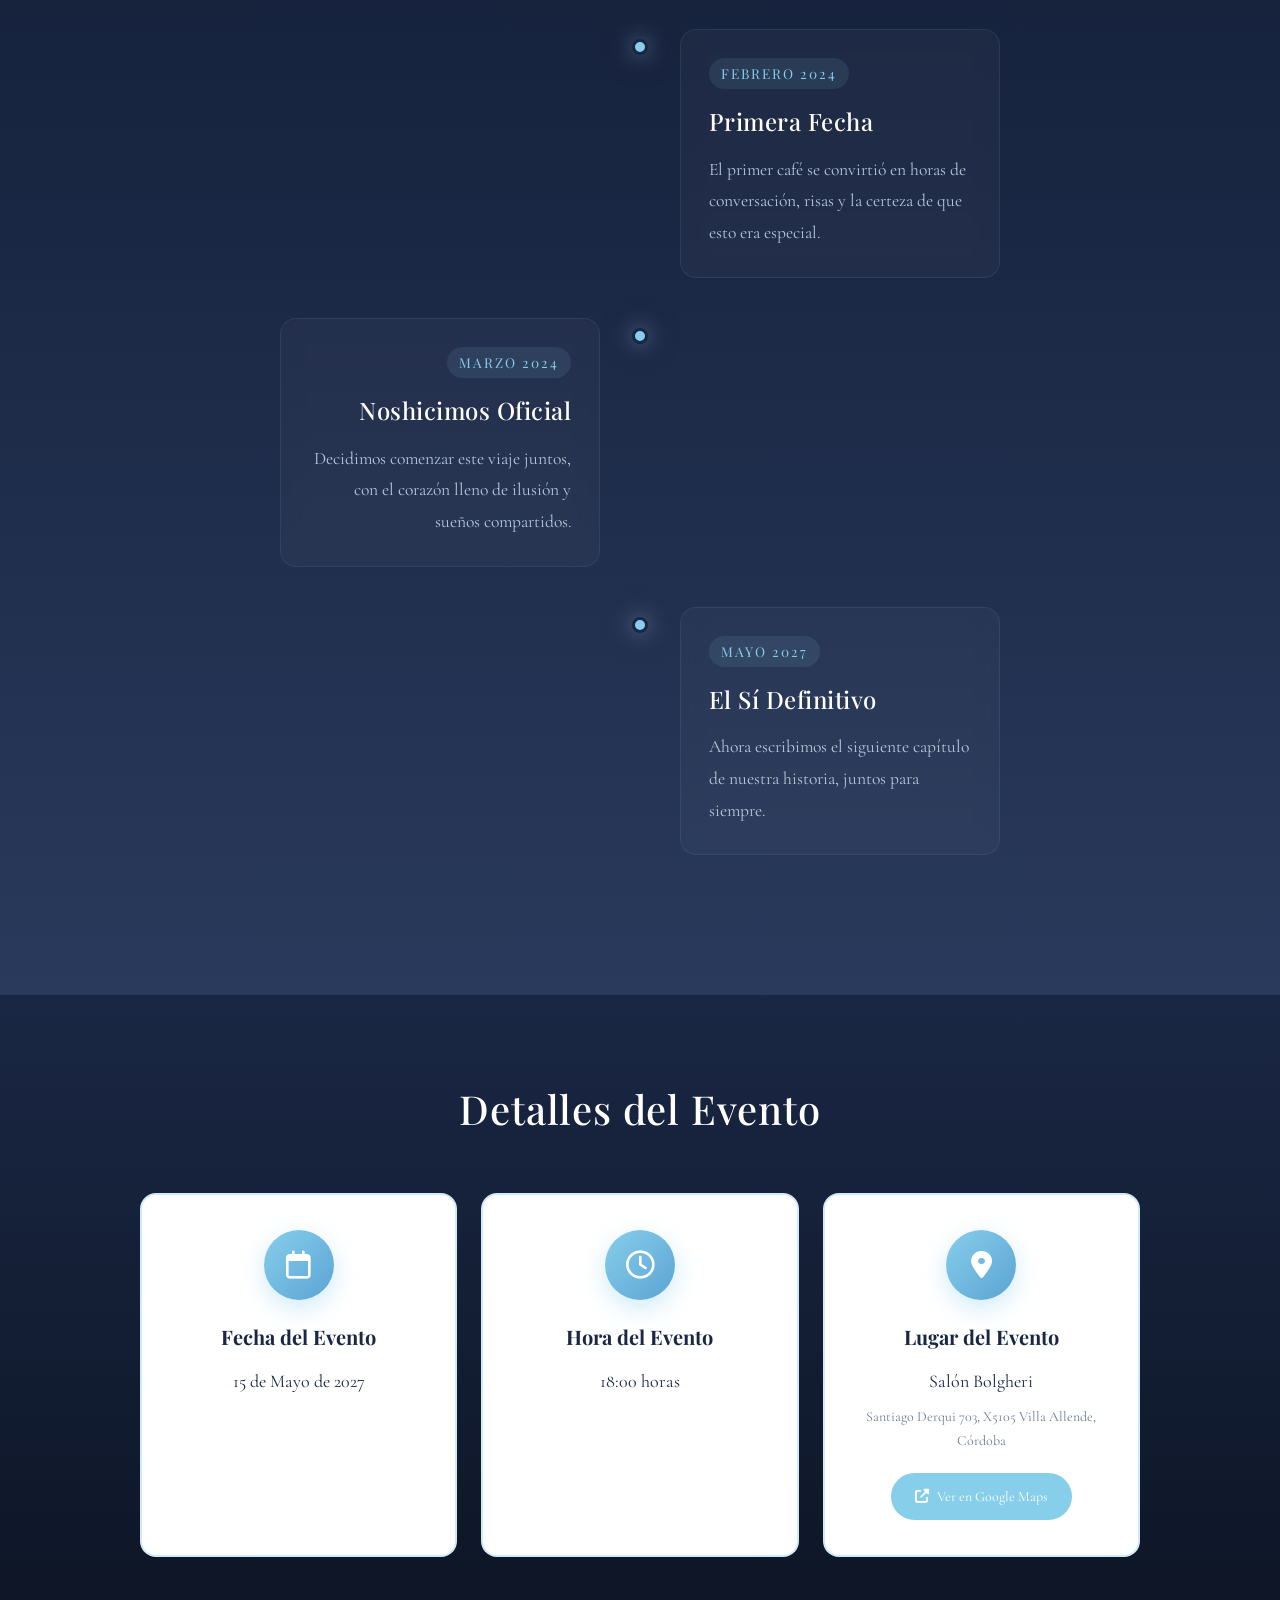
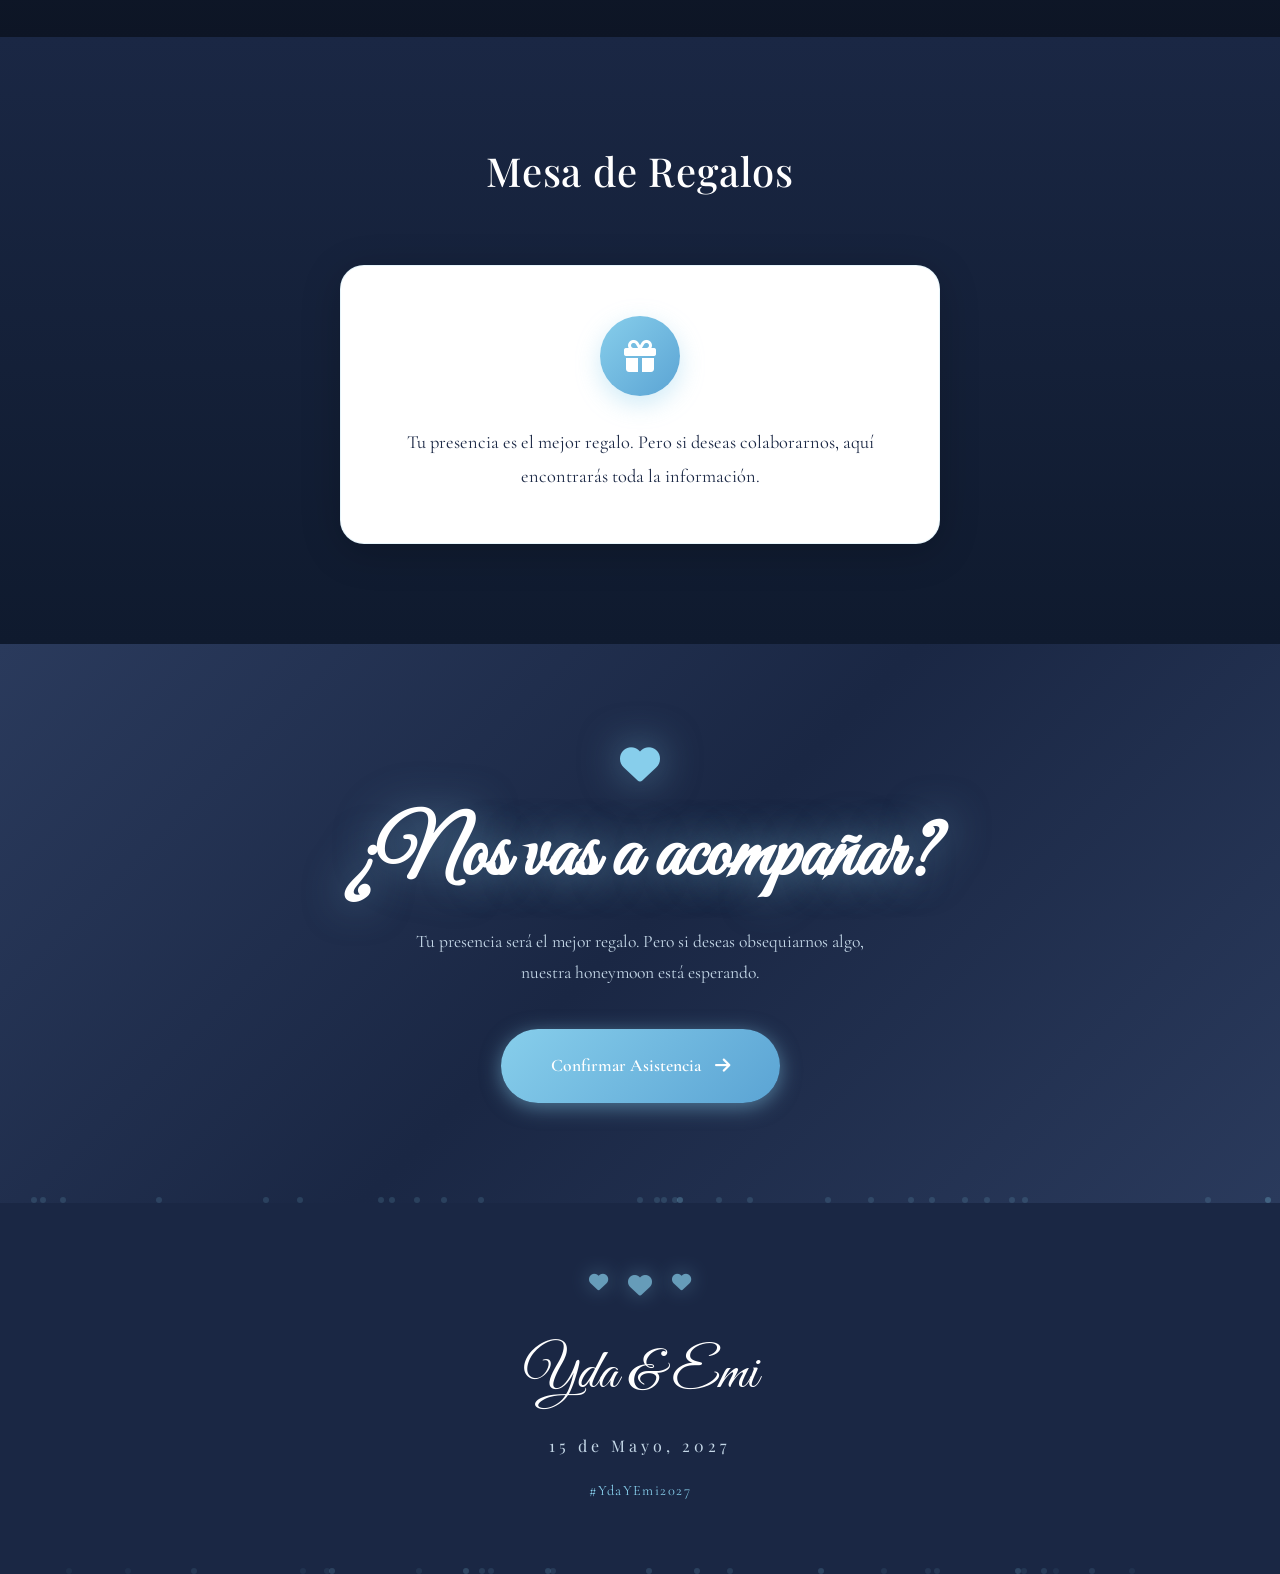
==== commit 29b19954: "se saco el opening" ====
--- a/Invitacion.html
+++ b/Invitacion.html
@@ -195,6 +195,48 @@
                     </div>
                 </div>
                 <p class="video-hint">Toca para reproducir</p>
+            </div>
+        </section>
+
+        <!-- Nuestra Historia -->
+        <section class="section historia" id="historia">
+            <div class="historia-particles" id="historiaParticles"></div>
+            <div class="container">
+                <h2 class="section-title light">Nuestra Historia</h2>
+                <div class="historia-timeline">
+                    <div class="historia-item left">
+                        <div class="historia-dot"></div>
+                        <div class="historia-content">
+                            <span class="historia-date">Enero 2024</span>
+                            <h3 class="historia-title">El Primer Encuento</h3>
+                            <p class="historia-text">Todo comenzó con una mirada, una sonrisa y la promesa de algo hermoso por venir.</p>
+                        </div>
+                    </div>
+                    <div class="historia-item right">
+                        <div class="historia-dot"></div>
+                        <div class="historia-content">
+                            <span class="historia-date">Febrero 2024</span>
+                            <h3 class="historia-title">Primera Fecha</h3>
+                            <p class="historia-text">El primer café se convirtió en horas de conversación, risas y la certeza de que esto era especial.</p>
+                        </div>
+                    </div>
+                    <div class="historia-item left">
+                        <div class="historia-dot"></div>
+                        <div class="historia-content">
+                            <span class="historia-date">Marzo 2024</span>
+                            <h3 class="historia-title">Noshicimos Oficial</h3>
+                            <p class="historia-text">Decidimos comenzar este viaje juntos, con el corazón lleno de ilusión y sueños compartidos.</p>
+                        </div>
+                    </div>
+                    <div class="historia-item right">
+                        <div class="historia-dot"></div>
+                        <div class="historia-content">
+                            <span class="historia-date">Mayo 2027</span>
+                            <h3 class="historia-title">El Sí Definitivo</h3>
+                            <p class="historia-text">Ahora escribimos el siguiente capítulo de nuestra historia, juntos para siempre.</p>
+                        </div>
+                    </div>
+                </div>
             </div>
         </section>
 
--- a/styles.css
+++ b/styles.css
@@ -1072,8 +1072,113 @@
 }
 
 /* ================================
+   HISTORIA - Nuestra Historia
+ ================================ */
+.historia {
+    background: linear-gradient(180deg, #0f1a2e 0%, var(--navy) 50%, var(--navy-light) 100%);
+    position: relative;
+}
+
+.historia-timeline {
+    position: relative;
+    max-width: 800px;
+    margin: 0 auto;
+    padding: 20px 0;
+}
+
+.historia-timeline::before {
+    content: '';
+    position: absolute;
+    left: 50%;
+    transform: translateX(-50%);
+    width: 2px;
+    height: 100%;
+    background: linear-gradient(180deg, var(--sky-main) 0%, var(--rose) 50%, var(--gold) 100%);
+    border-radius: 2px;
+}
+
+.historia-item {
+    position: relative;
+    width: 50%;
+    padding: 20px 40px;
+    box-sizing: border-box;
+}
+
+.historia-item.left { left: 0; text-align: right; }
+.historia-item.right { left: 50%; text-align: left; }
+
+.historia-dot {
+    position: absolute;
+    top: 30px;
+    width: 16px;
+    height: 16px;
+    background: var(--sky-main);
+    border-radius: 50%;
+    border: 3px solid var(--navy);
+    box-shadow: 0 0 20px var(--sky-glow), 0 0 40px rgba(212, 96, 122, 0.3);
+    z-index: 2;
+}
+
+.historia-item.left .historia-dot { right: -8px; }
+.historia-item.right .historia-dot { left: -8px; }
+
+.historia-content {
+    background: rgba(255, 255, 255, 0.03);
+    backdrop-filter: blur(10px);
+    -webkit-backdrop-filter: blur(10px);
+    border: 1px solid rgba(135, 206, 235, 0.1);
+    border-radius: 16px;
+    padding: 28px;
+    transition: all 0.4s var(--ease);
+}
+
+.historia-content:hover {
+    background: rgba(255, 255, 255, 0.06);
+    border-color: rgba(135, 206, 235, 0.25);
+    transform: translateY(-4px);
+    box-shadow: 0 12px 40px rgba(0, 0, 0, 0.3);
+}
+
+.historia-date {
+    display: inline-block;
+    font-family: var(--font-display);
+    font-size: 0.85rem;
+    color: var(--sky-main);
+    letter-spacing: 2px;
+    text-transform: uppercase;
+    margin-bottom: 12px;
+    padding: 4px 12px;
+    background: rgba(135, 206, 235, 0.1);
+    border-radius: 20px;
+}
+
+.historia-title {
+    font-family: var(--font-display);
+    font-size: 1.5rem;
+    font-weight: 500;
+    color: var(--white);
+    margin-bottom: 12px;
+    letter-spacing: 0.02em;
+}
+
+.historia-text {
+    font-family: var(--font-body);
+    font-size: 1.1rem;
+    color: var(--sky-light);
+    line-height: 1.8;
+    opacity: 0.9;
+}
+
+@media (max-width: 768px) {
+    .historia-timeline::before { left: 20px; }
+    .historia-item { width: 100%; padding-left: 50px; padding-right: 20px; }
+    .historia-item.left, .historia-item.right { left: 0; text-align: left; }
+    .historia-item.left .historia-dot, .historia-item.right .historia-dot { left: 12px; right: auto; }
+}
+
+/* ================================
    DETAILS
-================================ */
+ ================================ */
 /* .details {
     background: linear-gradient(135deg, var(--navy) 0%, #1e3a5f 50%, var(--navy) 100%);
     text-align: center;
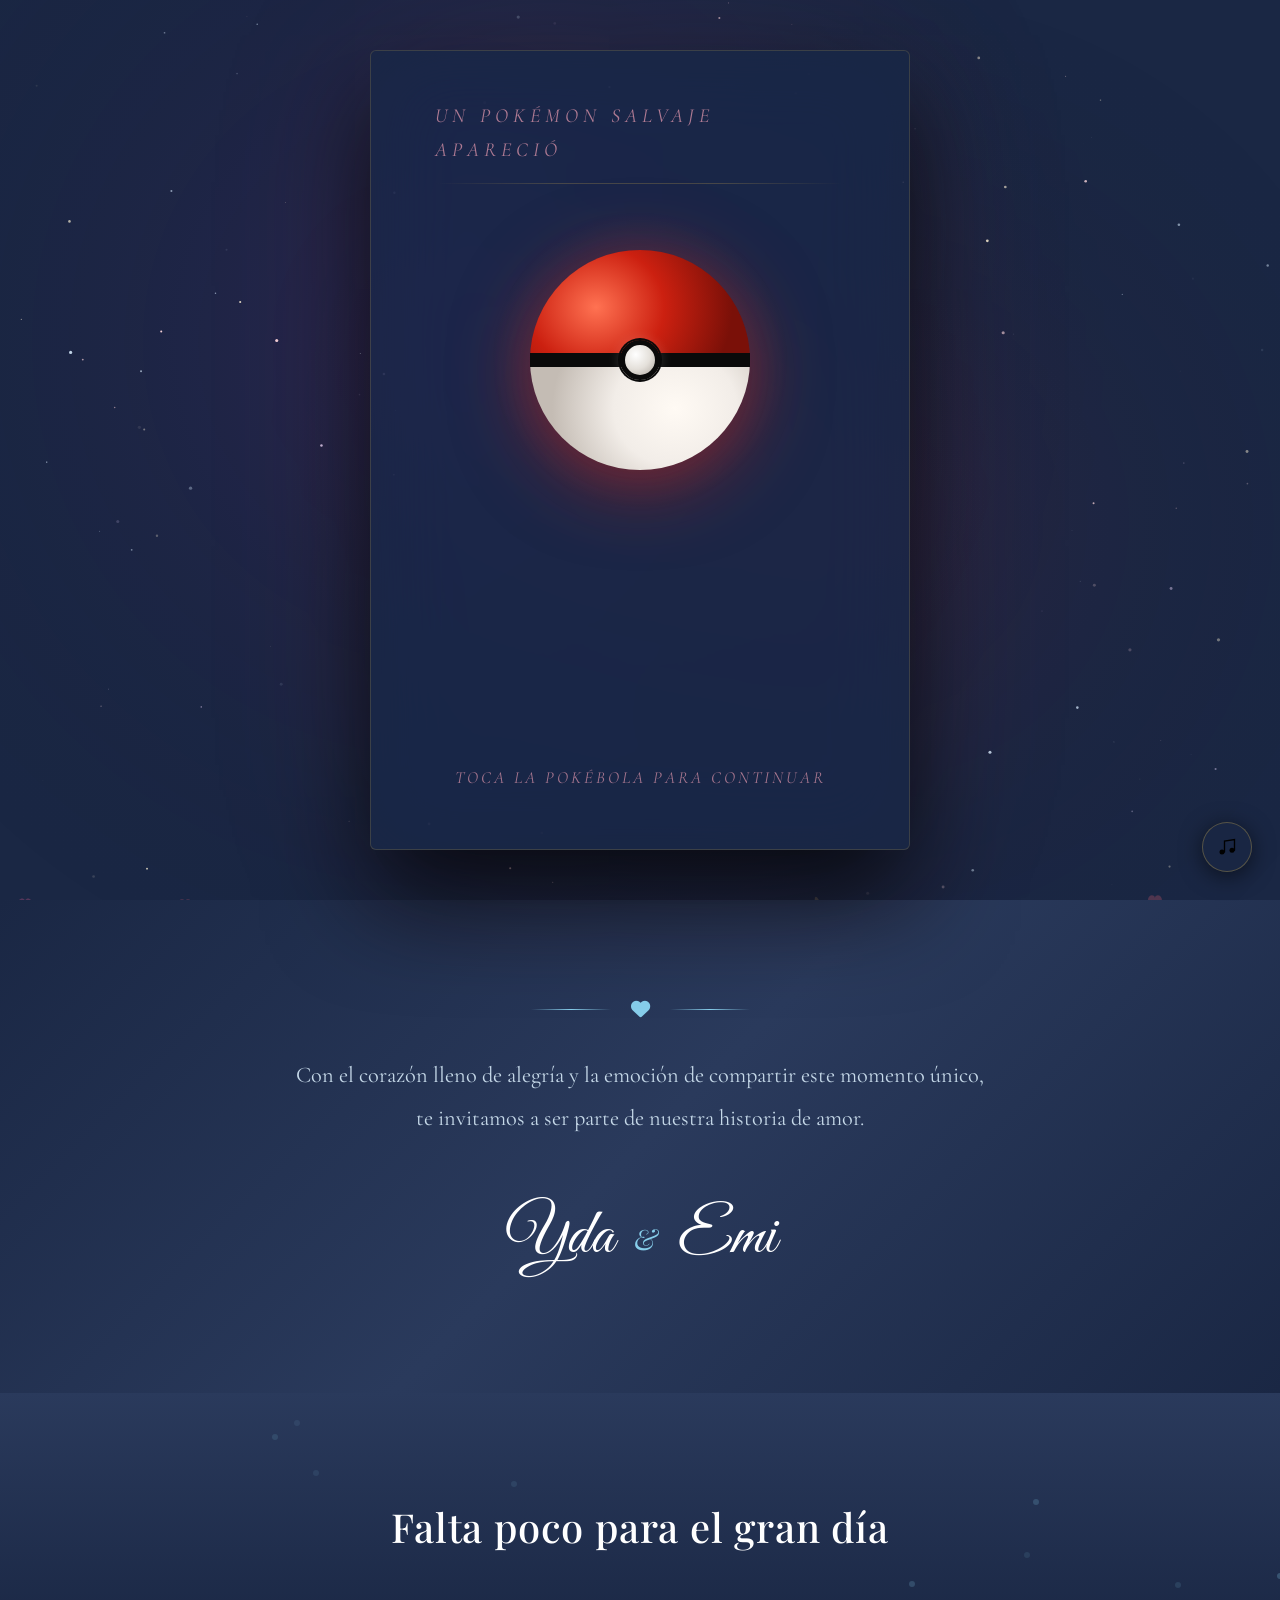
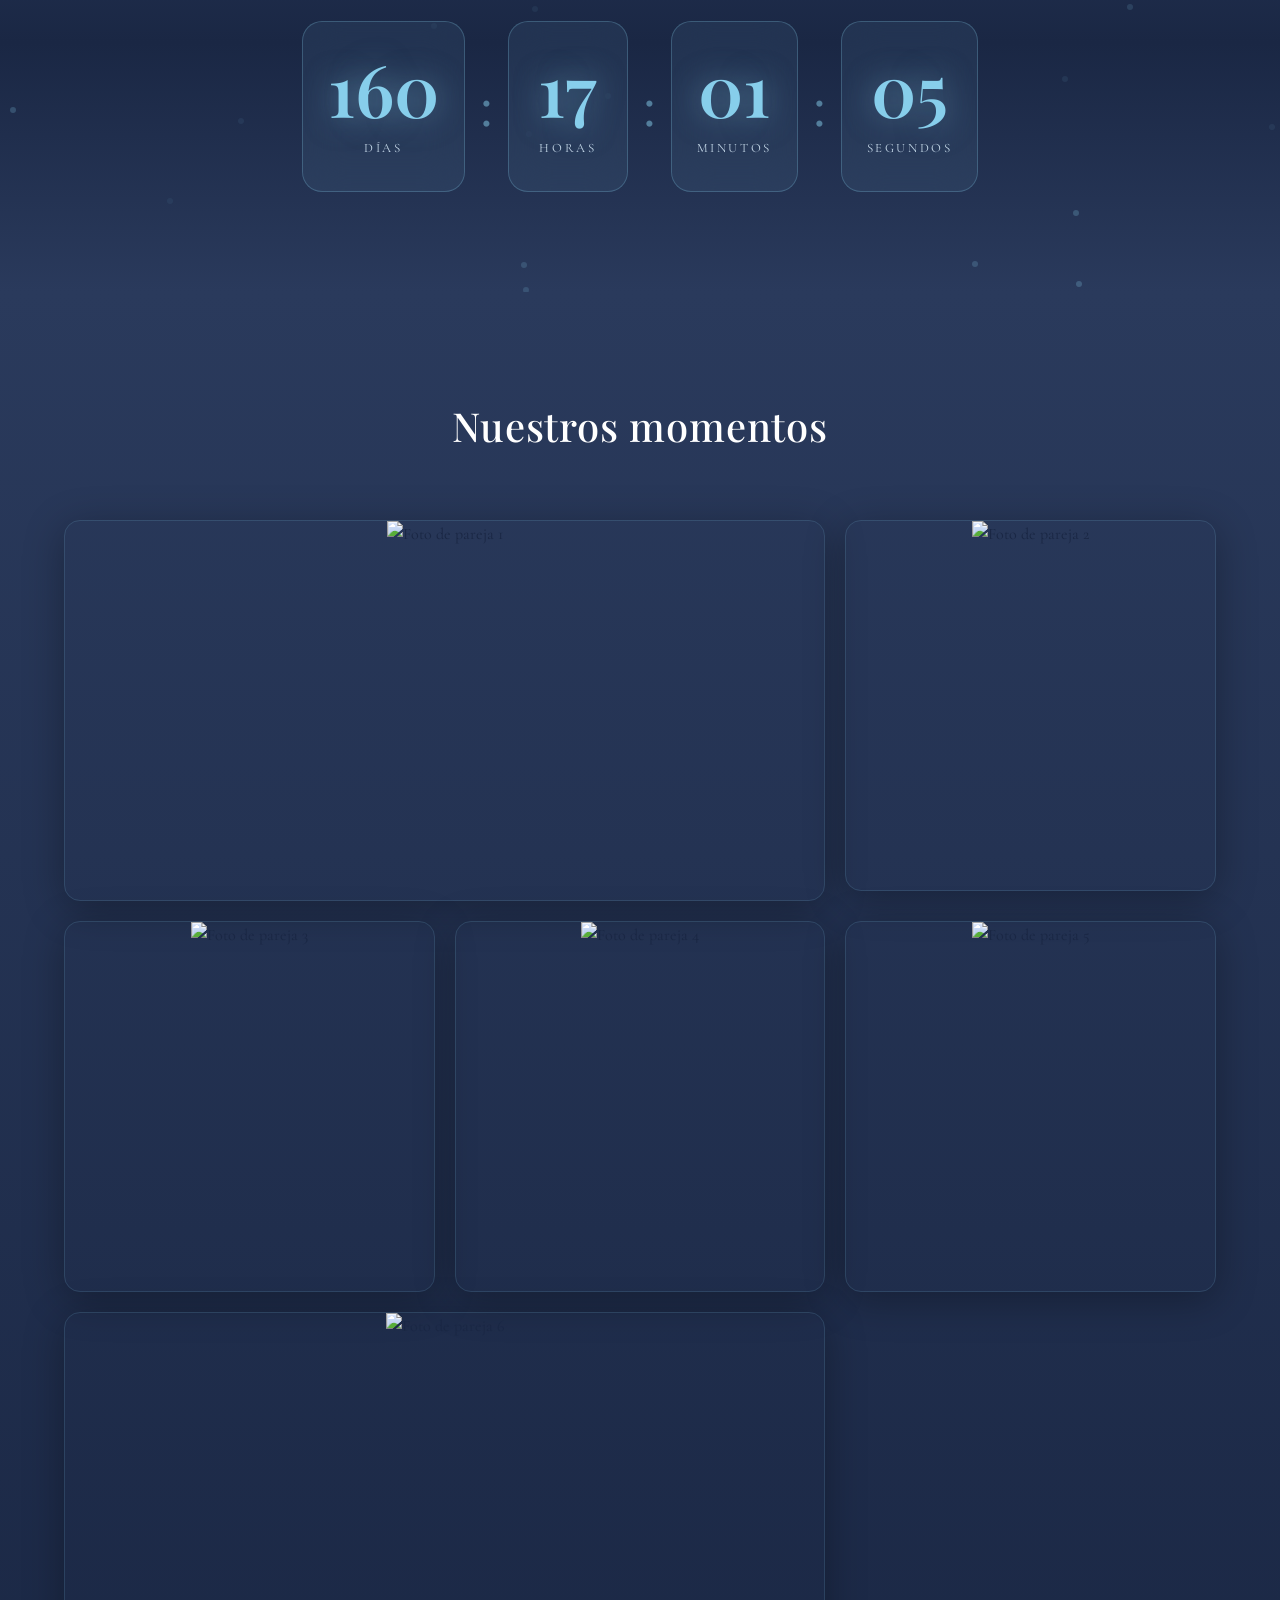
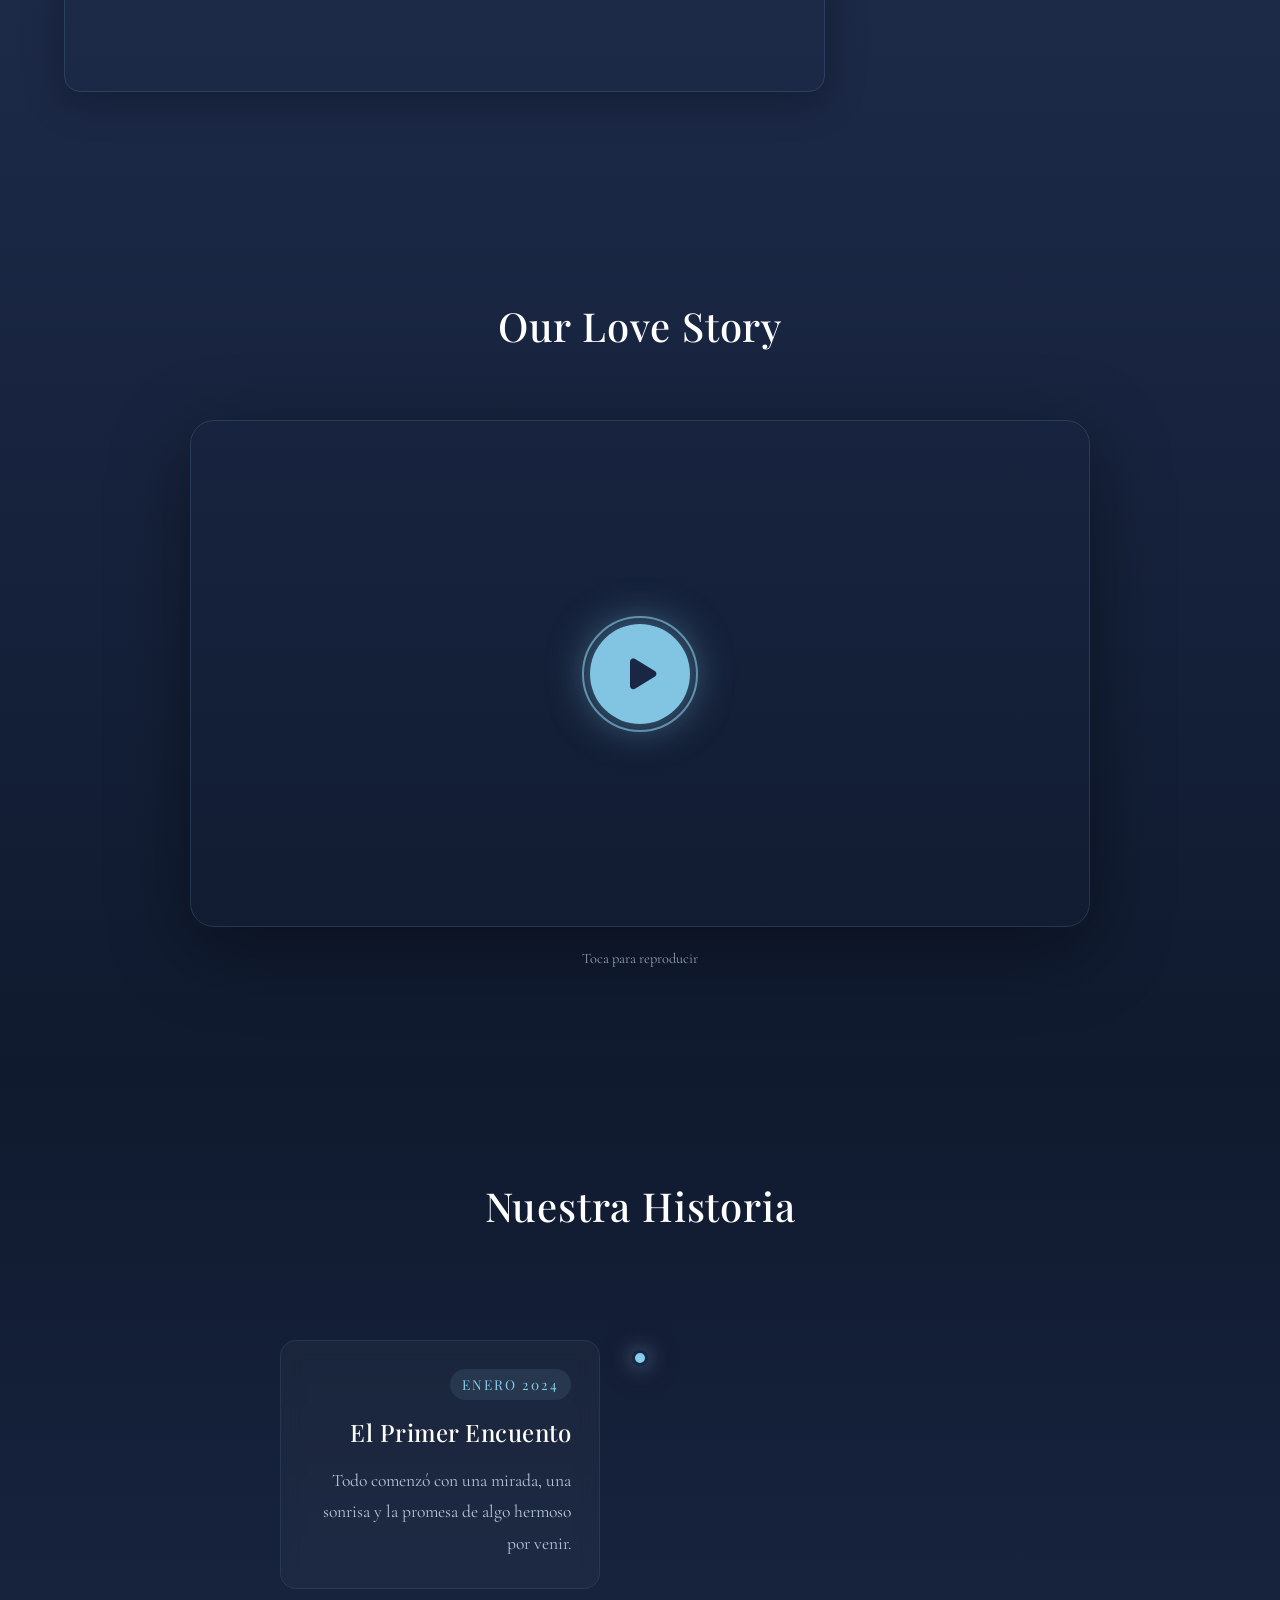
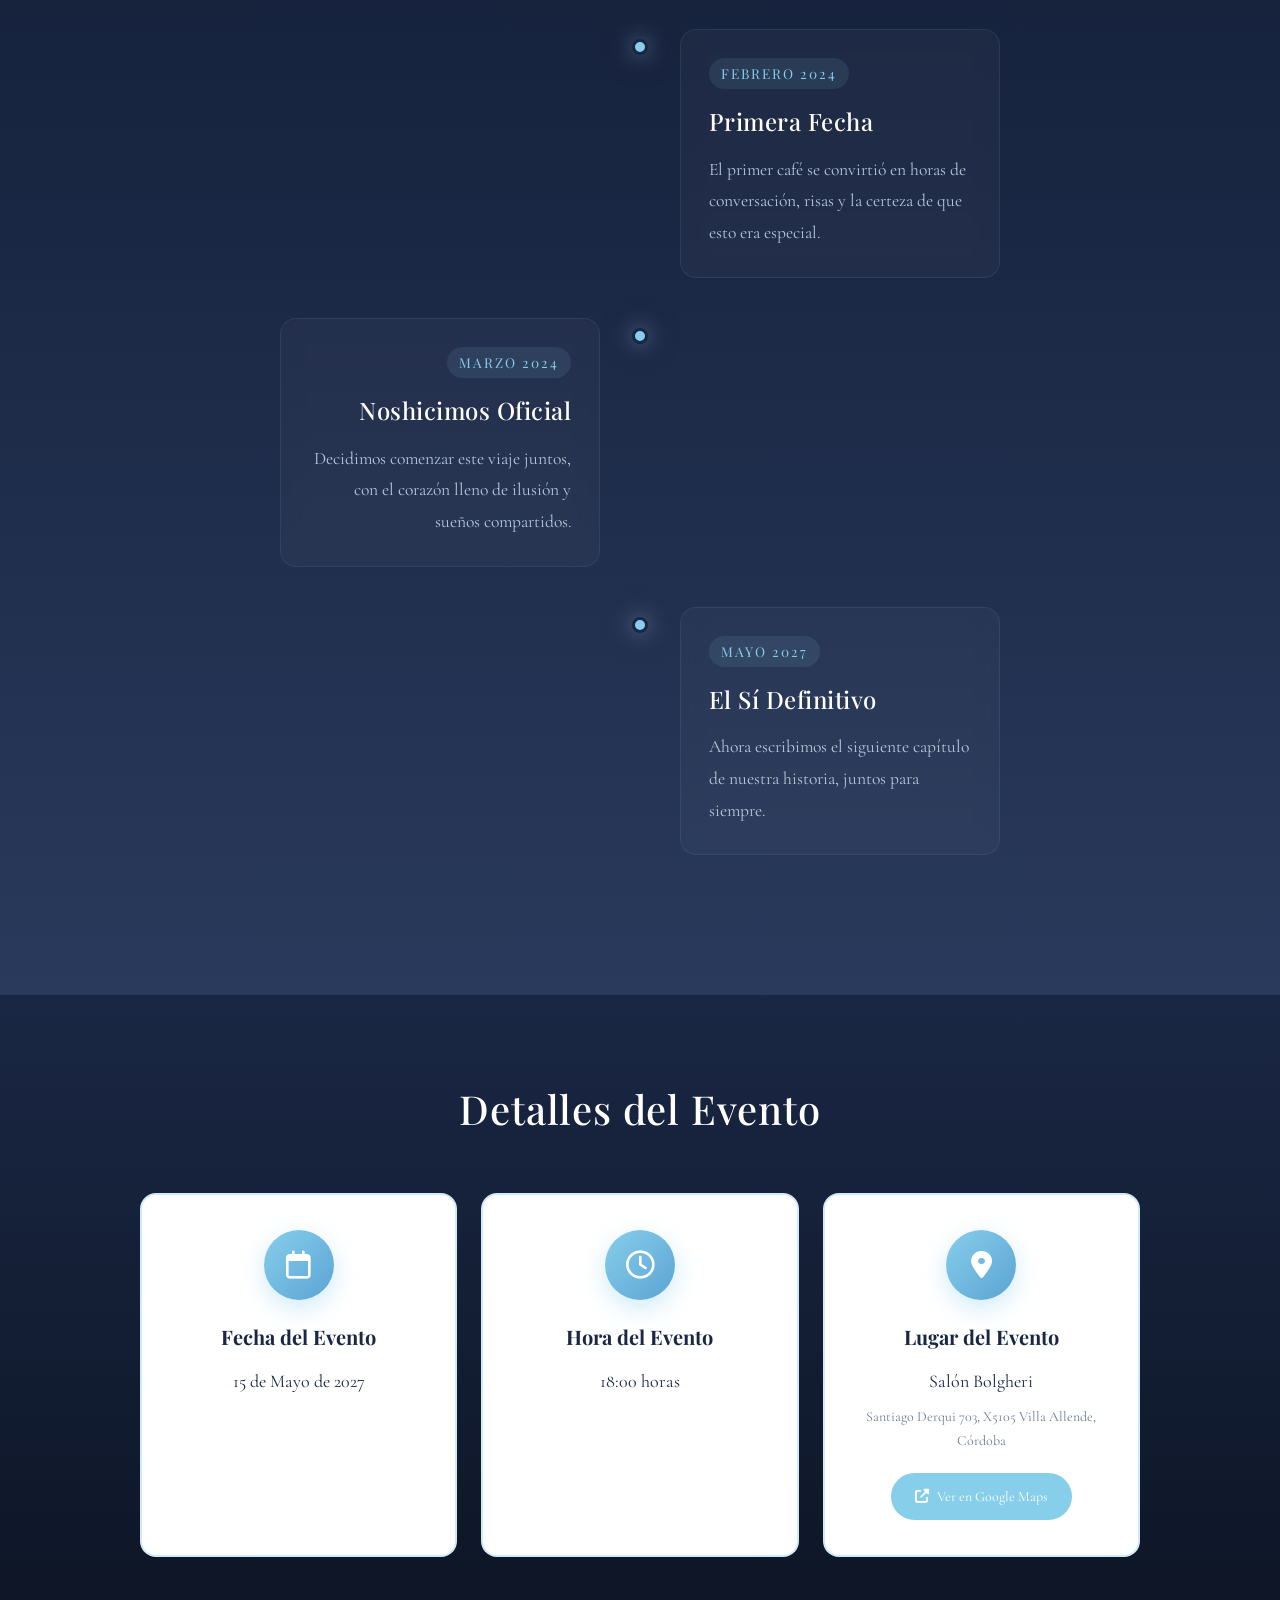
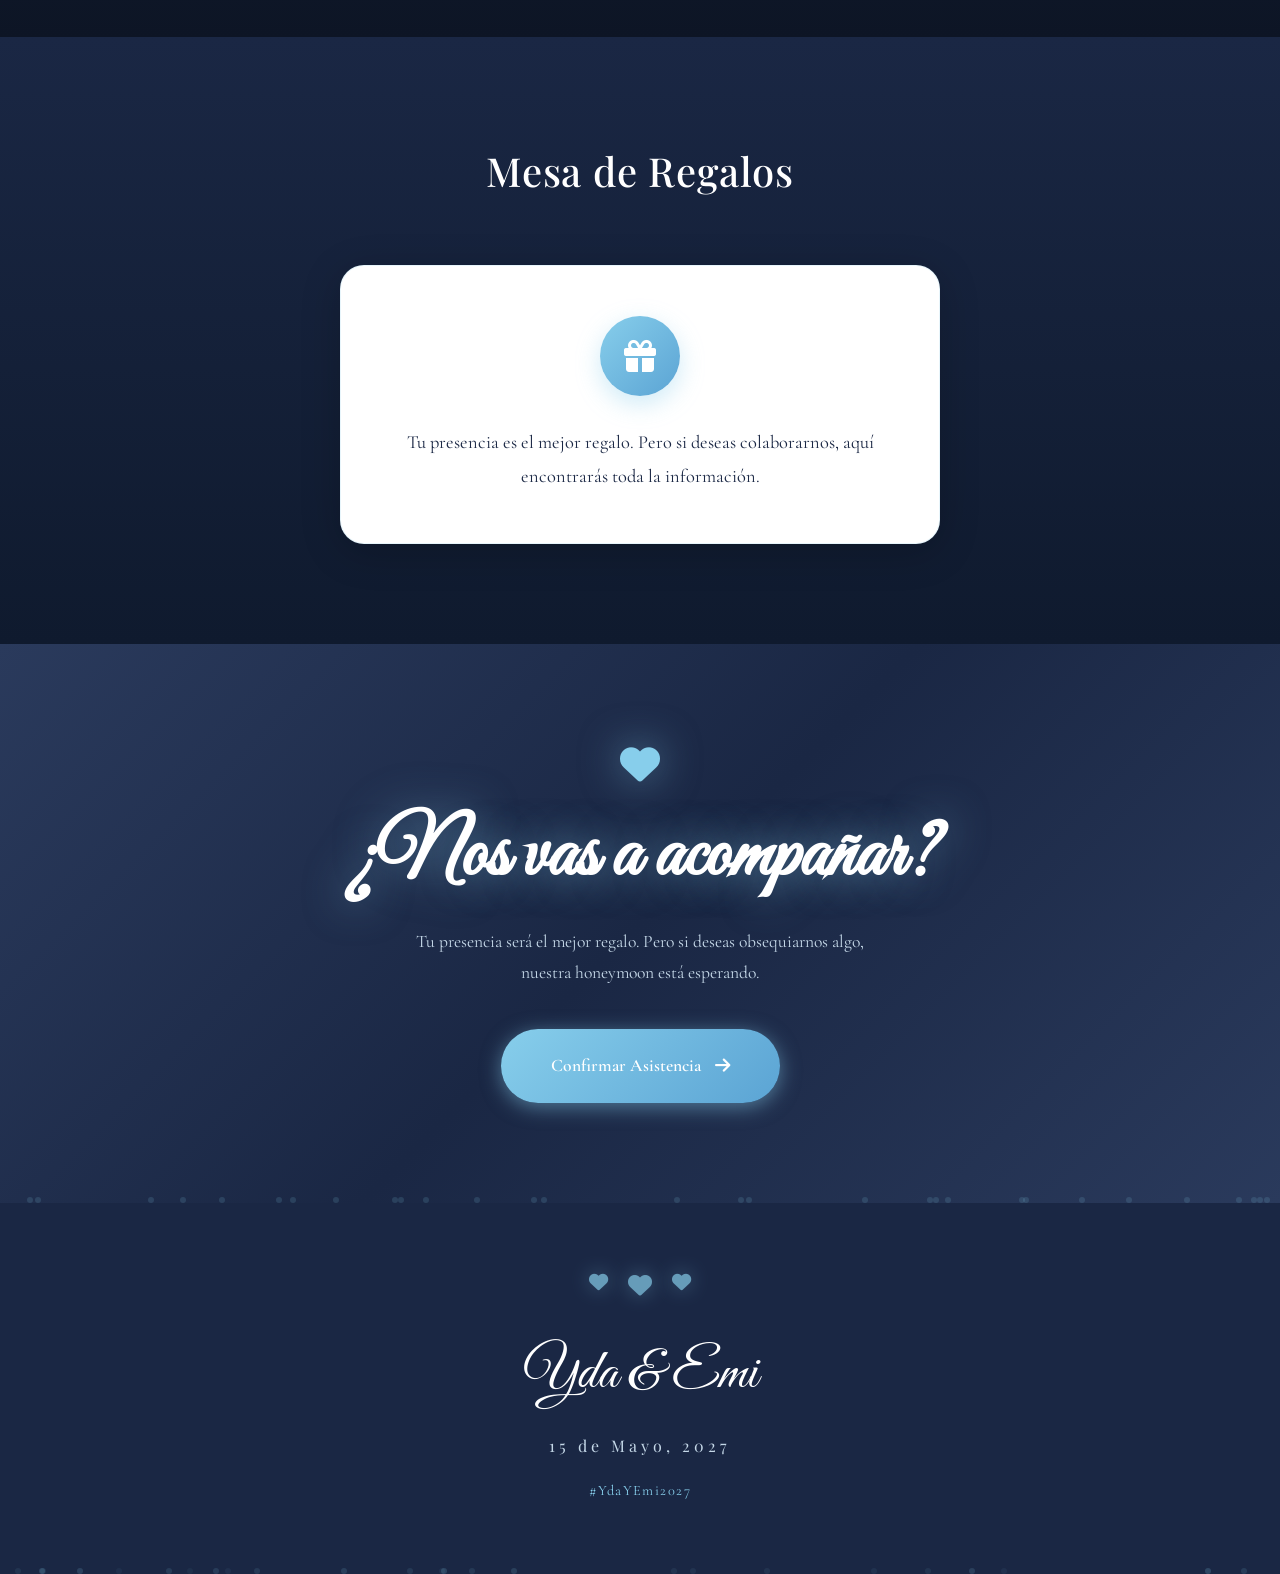
==== commit 133d5c60: "se metio el opening" ====
--- a/Invitacion.html
+++ b/Invitacion.html
@@ -11,6 +11,106 @@
     <link rel="stylesheet" href="styles.css">
 </head>
 <body>
+    <!-- ══ POKÉBALL OPENING ══ -->
+    <div class="poke-opening" id="pokeOpening">
+        <div class="poke-flash" id="pokeFlash"></div>
+        <div class="poke-light-lines" id="pokeLightLines">
+            <div class="poke-light-line"></div>
+            <div class="poke-light-line"></div>
+            <div class="poke-light-line"></div>
+        </div>
+        <canvas id="pokeSky"></canvas>
+        <canvas id="pokeHearts"></canvas>
+        <div class="poke-bg-layer" id="pokeBgLayer"></div>
+        
+        <div class="poke-scene">
+            <div class="poke-card">
+                <div class="poke-eyebrow">Un pokémon salvaje apareció</div>
+                <div class="poke-rule"></div>
+                
+                <div class="poke-stage" id="pokeStage">
+                    <div class="poke-halo"></div>
+                    
+                    <!-- Anillo -->
+                    <div class="poke-ring-wrap" id="pokeRing">
+                        <div class="poke-ring-float">
+                            <svg width="148" height="172" viewBox="0 0 148 172" fill="none" xmlns="http://www.w3.org/2000/svg">
+                                <defs>
+                                    <linearGradient id="gBandP" x1="0" y1="0" x2="1" y2="0">
+                                        <stop offset="0%" stop-color="#3e2406"/>
+                                        <stop offset="50%" stop-color="#ecd050"/>
+                                        <stop offset="100%" stop-color="#3e2406"/>
+                                    </linearGradient>
+                                    <linearGradient id="gDTP" x1=".3" y1="0" x2=".7" y2="1">
+                                        <stop offset="0%" stop-color="#ffffff"/>
+                                        <stop offset="100%" stop-color="#88c0e0"/>
+                                    </linearGradient>
+                                    <filter id="fGP" x="-55%" y="-55%" width="210%" height="210%">
+                                        <feGaussianBlur stdDeviation="2.8" result="b"/>
+                                        <feMerge><feMergeNode in="b"/><feMergeNode in="SourceGraphic"/></feMerge>
+                                    </filter>
+                                    <clipPath id="cLP"><rect x="0" y="84" width="148" height="88"/></clipPath>
+                                </defs>
+                                <ellipse cx="74" cy="165" rx="32" ry="7" fill="rgba(0,0,0,.28)" filter="url(#fGP)"/>
+                                <circle cx="74" cy="112" r="38" stroke="#2e1804" stroke-width="15" fill="none"/>
+                                <circle cx="74" cy="112" r="38" stroke="url(#gBandP)" stroke-width="15" fill="none" clip-path="url(#cLP)"/>
+                                <rect x="56" y="70" width="36" height="11" rx="3.5" fill="#9c6c0c" filter="url(#fGP)"/>
+                                <path d="M60 70 Q57 56 54 42" stroke="#c88c18" stroke-width="2.6" fill="none" stroke-linecap="round"/>
+                                <path d="M74 68 Q74 54 74 39" stroke="#dcac20" stroke-width="2.6" fill="none" stroke-linecap="round"/>
+                                <path d="M88 70 Q91 56 94 42" stroke="#c88c18" stroke-width="2.6" fill="none" stroke-linecap="round"/>
+                                <polygon points="74,86 56,70 92,70" fill="#2464a4" filter="url(#fGP)" opacity=".82"/>
+                                <polygon points="74,86 56,70 49,46 74,37" fill="#b4e2ff"/>
+                                <polygon points="74,86 92,70 99,46 74,37" fill="#e2f5ff"/>
+                                <polygon points="74,37 49,46 59,59 89,59 99,46" fill="url(#gDTP)" filter="url(#fGP)"/>
+                                <ellipse cx="66" cy="47" rx="7" ry="4" fill="rgba(255,255,255,.75)" transform="rotate(-22,66,47)" filter="url(#fGP)"/>
+                            </svg>
+                        </div>
+                    </div>
+                    
+                    <!-- Pokéball -->
+                    <div class="poke-ball-wrap" id="pokeBallWrap" onclick="openPokeBall()">
+                        <div class="poke-e-ring"></div>
+                        <div class="poke-e-ring"></div>
+                        <div class="poke-e-ring"></div>
+                        <div class="poke-ball">
+                            <div class="poke-half poke-h-top">
+                                <div class="poke-fill"></div>
+                            </div>
+                            <div class="poke-band"></div>
+                            <div class="poke-btn"></div>
+                            <div class="poke-half poke-h-bot">
+                                <div class="poke-fill"></div>
+                            </div>
+                        </div>
+                        <div class="poke-p-layer" id="pokePLayer"></div>
+                    </div>
+                </div>
+                
+                <div class="poke-proposal" id="pokeProposal">
+                    <div class="poke-p-question">¿Quieres casarte conmigo?</div>
+                    <div class="poke-p-sub">un lazo legendary nos espera</div>
+                    <button class="poke-yes-btn" onclick="pokeSayYes()">Sí, para siempre</button>
+                </div>
+                <div class="poke-hint" id="pokeHint">Toca la Pokébola para continuar</div>
+            </div>
+        </div>
+        
+        <button class="poke-music-btn" id="pokeMusicBtn" data-tip="Música">
+            <svg class="poke-ico" viewBox="0 0 24 24">
+                <path d="M9 18V5l12-2v13" stroke-width="1.6" stroke="currentColor" fill="none" stroke-linecap="round"/>
+                <circle cx="6" cy="18" r="3" fill="currentColor"/>
+                <circle cx="18" cy="16" r="3" fill="currentColor"/>
+            </svg>
+            <div class="poke-waves">
+                <div class="poke-wb"></div>
+                <div class="poke-wb"></div>
+                <div class="poke-wb"></div>
+                <div class="poke-wb"></div>
+                <div class="poke-wb"></div>
+            </div>
+        </button>
+    </div>
+
     <audio id="bgMusic" loop>
         <source src="https://www.soundhelix.com/examples/mp3/SoundHelix-Song-3.mp3" type="audio/mpeg">
     </audio>
@@ -404,6 +504,257 @@
         <img class="lightbox-img" id="lightboxImg" src="" alt="">
     </div>
 
+    <script>
+    /* ══ POKÉBALL OPENING ══ */
+    (function() {
+        const skyCanvas = document.getElementById('pokeSky');
+        const skyCtx = skyCanvas.getContext('2d');
+        const heartsCanvas = document.getElementById('pokeHearts');
+        const heartsCtx = heartsCanvas.getContext('2d');
+        
+        let skyW, skyH, stars = [];
+        let heartsW, heartsH, hearts = [];
+        
+        function resizeCanvases() {
+            skyW = skyCanvas.width = window.innerWidth;
+            skyH = skyCanvas.height = window.innerHeight;
+            heartsW = heartsCanvas.width = window.innerWidth;
+            heartsH = heartsCanvas.height = window.innerHeight;
+            
+            stars = [];
+            for (let i = 0; i < 150; i++) {
+                stars.push({
+                    x: Math.random() * skyW,
+                    y: Math.random() * skyH,
+                    r: Math.random() * 1.5 + 0.15,
+                    a: Math.random(),
+                    da: (Math.random() - 0.5) * 0.006,
+                    h: [350, 42, 210, 270][Math.floor(Math.random() * 4)]
+                });
+            }
+        }
+        
+        resizeCanvases();
+        window.addEventListener('resize', resizeCanvases);
+        
+        function drawSky() {
+            skyCtx.clearRect(0, 0, skyW, skyH);
+            
+            [[skyW * 0.35, skyH * 0.38, skyW * 0.52, 0.14, 290],
+             [skyW * 0.68, skyH * 0.58, skyW * 0.42, 0.10, 345],
+             [skyW * 0.5, skyH * 0.5, skyW * 0.3, 0.06, 42]].forEach(([x, y, r, a, h]) => {
+                const g = skyCtx.createRadialGradient(x, y, 0, x, y, r);
+                g.addColorStop(0, `hsla(${h}, 65%, 38%, ${a})`);
+                g.addColorStop(1, 'transparent');
+                skyCtx.fillStyle = g;
+                skyCtx.fillRect(0, 0, skyW, skyH);
+            });
+            
+            stars.forEach(s => {
+                s.a += s.da;
+                if (s.a > 1) { s.a = 1; s.da *= -1; }
+                if (s.a < 0) { s.a = 0; s.da *= -1; }
+                skyCtx.beginPath();
+                skyCtx.arc(s.x, s.y, s.r, 0, Math.PI * 2);
+                skyCtx.fillStyle = `hsla(${s.h}, 72%, 90%, ${s.a})`;
+                skyCtx.fill();
+            });
+            
+            requestAnimationFrame(drawSky);
+        }
+        
+        function spawnHeart() {
+            if (hearts.length > 24) return;
+            const isHeart = Math.random() > 0.42;
+            hearts.push({
+                x: Math.random() * heartsW,
+                y: heartsH + 16,
+                sz: Math.random() * 11 + 4,
+                vx: (Math.random() - 0.5) * 0.5,
+                vy: -(Math.random() * 0.4 + 0.17),
+                rot: Math.random() * Math.PI * 2,
+                vr: (Math.random() - 0.5) * 0.014,
+                a: Math.random() * 0.27 + 0.06,
+                isHeart: isHeart,
+                hue: isHeart ? 336 + Math.random() * 20 : 34 + Math.random() * 18
+            });
+        }
+        
+        setInterval(spawnHeart, 360);
+        
+        function drawHearts() {
+            heartsCtx.clearRect(0, 0, heartsW, heartsH);
+            hearts = hearts.filter(p => p.y > -40);
+            
+            hearts.forEach(p => {
+                p.x += p.vx + Math.sin(Date.now() * 0.0007 + p.y * 0.01) * 0.26;
+                p.y += p.vy;
+                p.rot += p.vr;
+                
+                heartsCtx.save();
+                heartsCtx.globalAlpha = p.a;
+                
+                if (p.isHeart) {
+                    heartsCtx.fillStyle = `hsl(${p.hue}, 78%, 65%)`;
+                    heartsCtx.translate(p.x, p.y);
+                    heartsCtx.beginPath();
+                    heartsCtx.moveTo(0, -6);
+                    heartsCtx.bezierCurveTo(0, -10, -7, -10, -7, -4);
+                    heartsCtx.bezierCurveTo(-7, 0, 0, 5, 0, 9);
+                    heartsCtx.bezierCurveTo(0, 5, 7, 0, 7, -4);
+                    heartsCtx.bezierCurveTo(7, -10, 0, -10, 0, -6);
+                    heartsCtx.closePath();
+                    heartsCtx.fill();
+                } else {
+                    heartsCtx.translate(p.x, p.y);
+                    heartsCtx.rotate(p.rot);
+                    heartsCtx.fillStyle = `hsl(${p.hue}, 65%, 68%)`;
+                    heartsCtx.beginPath();
+                    heartsCtx.ellipse(0, 0, p.sz * 0.28, p.sz, 0.3, 0, Math.PI * 2);
+                    heartsCtx.fill();
+                }
+                
+                heartsCtx.restore();
+            });
+            
+            requestAnimationFrame(drawHearts);
+        }
+        
+        drawSky();
+        drawHearts();
+        
+        // Particles
+        const pLayer = document.getElementById('pokePLayer');
+        const pc = ['#c9a84c', '#f0d98a', '#d4607a', '#f0a0b4', '#fff', '#d6f0ff', '#ffe870'];
+        for (let i = 0; i < 30; i++) {
+            const p = document.createElement('div');
+            p.className = 'poke-p';
+            const angle = (i / 30) * 360;
+            const dist = 100 + Math.random() * 100;
+            const dur = 0.6 + Math.random() * 0.5;
+            const del = 0.25 + Math.random() * 0.4;
+            const size = 3 + Math.random() * 8;
+            p.style.cssText = `--ppa:${angle}deg;--ppdist:${dist}px;--ppt:${dur}s;--ppd:${del}s;background:${pc[i % pc.length]};width:${size}px;height:${size}px;box-shadow:0 0 ${size + 2}px ${pc[i % pc.length]};`;
+            pLayer.appendChild(p);
+        }
+        
+        // Floating background objects
+        const bgLayer = document.getElementById('pokeBgLayer');
+        const ballTypes = [
+            ['#cc2010', '#111', '#f2ede8', '#cc2010'],
+            ['#1848c8', '#111', '#f2ede8', '#cc2010'],
+            ['#f0c800', '#111', '#f2ede8', '#1a1a1a'],
+            ['#9020c0', '#111', '#f2ede8', '#e040e0'],
+        ];
+        
+        const ballPos = [
+            {l: '4%', t: '8%'}, {l: '90%', t: '14%'}, {l: '2%', t: '55%'}, {l: '92%', t: '50%'},
+            {l: '8%', t: '84%'}, {l: '88%', t: '82%'}, {l: '20%', t: '4%'}, {l: '76%', t: '6%'},
+        ];
+        
+        ballTypes.forEach((t, i) => {
+            if (ballPos[i]) {
+                const p = ballPos[i];
+                const sz = 20 + Math.random() * 20;
+                const div = document.createElement('div');
+                div.className = 'poke-bg-obj';
+                const dur = 14 + Math.random() * 18;
+                const del = Math.random() * 20;
+                const rot = (Math.random() - 0.5) * 380;
+                const ty = -(60 + Math.random() * 60);
+                const alp = 0.08 + Math.random() * 0.1;
+                div.style.cssText = `left:${p.l};top:${p.t};width:${sz}px;height:${sz}px;--pbd:${dur}s;--pbdel:${del}s;--pbr:${rot}deg;--pbty:${ty}px;--pba:${alp};`;
+                div.innerHTML = `<svg width="${sz}" height="${sz}" viewBox="0 0 40 40">
+                    <circle cx="20" cy="20" r="19" fill="${t[0]}" stroke="rgba(0,0,0,0.28)" stroke-width="1"/>
+                    <rect x="1" y="18" width="38" height="4" fill="${t[1]}"/>
+                    <circle cx="20" cy="20" r="5.5" fill="${t[3]}" stroke="${t[1]}" stroke-width="1.5"/>
+                </svg>`;
+                bgLayer.appendChild(div);
+            }
+        });
+    })();
+    
+    // Open ball
+    let pokeOpened = false;
+    function openPokeBall() {
+        if (pokeOpened) return;
+        pokeOpened = true;
+        document.getElementById('pokeHint').style.opacity = '0';
+        document.getElementById('pokeStage').classList.add('opened');
+        document.getElementById('pokeBallWrap').classList.add('opened');
+        setTimeout(() => document.getElementById('pokeRing').classList.add('show'), 550);
+        setTimeout(() => document.getElementById('pokeProposal').classList.add('show'), 2000);
+    }
+    
+    // Say yes
+    function pokeSayYes() {
+        const opening = document.getElementById('pokeOpening');
+        const flash = document.getElementById('pokeFlash');
+        const lightLines = document.getElementById('pokeLightLines');
+
+        // Trigger light lines animation
+        lightLines.classList.add('active');
+
+        // Trigger flash animation
+        flash.classList.add('go');
+
+        // Hide opening during flash
+        opening.style.transition = 'opacity 0.3s ease';
+        opening.style.opacity = '0';
+
+        setTimeout(() => {
+            flash.classList.remove('go');
+            opening.style.display = 'none';
+            lightLines.classList.remove('active');
+
+            // Trigger hero animation entrance
+            document.querySelector('.hero').classList.add('animate-in');
+
+            // Scroll to hero section smoothly
+            setTimeout(() => {
+                document.getElementById('hero').scrollIntoView({ behavior: 'smooth' });
+            }, 300);
+        }, 1200);
+    }
+    
+    // Music toggle
+    (function() {
+        const audio = document.getElementById('bgMusic');
+        const btn = document.getElementById('pokeMusicBtn');
+        let playing = false;
+        
+        audio.volume = 0.35;
+        
+        function play() {
+            audio.play().then(() => {
+                playing = true;
+                btn.classList.add('playing');
+                btn.setAttribute('data-tip', 'Pausar');
+            }).catch(() => {});
+        }
+        
+        function pause() {
+            audio.pause();
+            playing = false;
+            btn.classList.remove('playing');
+            btn.setAttribute('data-tip', 'Música');
+        }
+        
+        window.addEventListener('load', () => { play(); });
+        document.addEventListener('click', () => { if (!playing) play(); }, { once: true });
+        
+        btn.addEventListener('click', e => {
+            e.stopPropagation();
+            playing ? pause() : play();
+        });
+        
+        document.addEventListener('visibilitychange', () => {
+            if (document.hidden) pause();
+            else if (!playing) play();
+        });
+    })();
+</script>
+
     <script src="https://cdnjs.cloudflare.com/ajax/libs/gsap/3.12.2/gsap.min.js"></script>
     <script src="https://cdnjs.cloudflare.com/ajax/libs/gsap/3.12.2/ScrollTrigger.min.js"></script>
     <script src="script.js"></script>
--- a/styles.css
+++ b/styles.css
@@ -1958,3 +1958,596 @@
 /* Gallery Image Loading */
 .gallery-item img { opacity: 0; transition: opacity 0.5s; }
 .gallery-item img.loaded { opacity: 1; }
+
+/* ═══════════════════════════════════════════════════════
+   POKÉBALL OPENING
+   ═══════════════════════════════════════════════════════ */
+.poke-opening {
+    position: fixed;
+    inset: 0;
+    z-index: 9999;
+    background: var(--navy);
+    display: flex;
+    align-items: center;
+    justify-content: center;
+    transition: opacity 1s cubic-bezier(0.4, 0, 0.2, 1), visibility 1s;
+}
+
+.poke-opening.hidden {
+    opacity: 0;
+    visibility: hidden;
+    pointer-events: none;
+}
+
+.poke-flash {
+    position: fixed;
+    inset: 0;
+    z-index: 10000;
+    background: linear-gradient(135deg, #fffaf2 0%, #f0d98a 50%, #d4607a 100%);
+    opacity: 0;
+    pointer-events: none;
+}
+
+.poke-flash.go {
+    animation: pokeFlashAnim 1.5s cubic-bezier(0.4, 0, 0.2, 1) forwards;
+}
+
+@keyframes pokeFlashAnim {
+    0% { opacity: 0; transform: scale(0.8); }
+    25% { opacity: 0.95; transform: scale(1.1); }
+    60% { opacity: 0.5; transform: scale(1); }
+    100% { opacity: 0; transform: scale(1.2); }
+}
+
+/* Light Lines Transition */
+.poke-light-lines {
+    position: fixed;
+    inset: 0;
+    z-index: 9999;
+    pointer-events: none;
+    overflow: hidden;
+}
+
+.poke-light-line {
+    position: absolute;
+    width: 100%;
+    height: 2px;
+    background: linear-gradient(90deg, transparent, rgba(240, 217, 138, 0.8), transparent);
+    opacity: 0;
+}
+
+.poke-light-line:nth-child(1) {
+    top: 20%;
+    transform: translateX(-100%);
+}
+
+.poke-light-line:nth-child(2) {
+    top: 50%;
+    transform: translateX(100%);
+}
+
+.poke-light-line:nth-child(3) {
+    top: 80%;
+    transform: translateX(-100%);
+}
+
+.poke-light-lines.active .poke-light-line:nth-child(1) {
+    animation: pokeLightRun 0.9s 0.2s cubic-bezier(0.4, 0, 0.2, 1) forwards;
+}
+
+.poke-light-lines.active .poke-light-line:nth-child(2) {
+    animation: pokeLightRun 0.9s 0.35s cubic-bezier(0.4, 0, 0.2, 1) forwards;
+}
+
+.poke-light-lines.active .poke-light-line:nth-child(3) {
+    animation: pokeLightRun 0.9s 0.5s cubic-bezier(0.4, 0, 0.2, 1) forwards;
+}
+
+@keyframes pokeLightRun {
+    0% { transform: translateX(-100%); opacity: 0; }
+    10% { opacity: 1; }
+    90% { opacity: 1; }
+    100% { transform: translateX(100%); opacity: 0; }
+}
+
+.poke-opening canvas {
+    position: absolute;
+    inset: 0;
+    pointer-events: none;
+}
+
+#pokeSky { z-index: 0; }
+#pokeHearts { z-index: 1; }
+.poke-bg-layer {
+    position: fixed;
+    inset: 0;
+    z-index: 2;
+    pointer-events: none;
+    overflow: hidden;
+}
+
+.poke-bg-obj {
+    position: absolute;
+    opacity: 0;
+    animation: pokeBgFloat var(--pbd) var(--pbdel) ease-in-out infinite;
+}
+
+@keyframes pokeBgFloat {
+    0% { opacity: 0; transform: translateY(0) rotate(0deg) scale(1); }
+    8% { opacity: var(--pba); }
+    92% { opacity: var(--pba); }
+    100% { opacity: 0; transform: translateY(var(--pbty)) rotate(var(--pbr)) scale(.85); }
+}
+
+.poke-scene {
+    position: relative;
+    z-index: 10;
+    width: 100vw;
+    height: 100vh;
+    display: grid;
+    place-items: center;
+}
+
+.poke-card {
+    display: flex;
+    flex-direction: column;
+    align-items: center;
+    padding: 48px 64px 56px;
+    background: rgba(26, 39, 68, 0.75);
+    backdrop-filter: blur(40px) saturate(1.5);
+    -webkit-backdrop-filter: blur(40px) saturate(1.5);
+    border: 1px solid rgba(201, 168, 76, 0.2);
+    border-radius: 6px;
+    box-shadow: 0 48px 100px rgba(0, 0, 0, 0.75), 0 0 180px rgba(212, 96, 122, 0.12);
+    width: min(540px, 94vw);
+    opacity: 0;
+    transform: translateY(30px);
+    animation: pokeCardIn 1.4s 0.4s cubic-bezier(0.34, 1.4, 0.64, 1) forwards;
+}
+
+@keyframes pokeCardIn {
+    to { opacity: 1; transform: translateY(0); }
+}
+
+.poke-eyebrow {
+    font-style: italic;
+    font-weight: 400;
+    font-size: clamp(15px, 2.2vw, 20px);
+    letter-spacing: 5px;
+    text-transform: uppercase;
+    color: rgba(240, 160, 180, 0.7);
+    margin-bottom: 16px;
+    opacity: 0;
+    animation: pokeFadeUp 0.8s 0.9s cubic-bezier(0.16, 1, 0.3, 1) forwards;
+}
+
+.poke-rule {
+    width: 100%;
+    height: 1px;
+    background: linear-gradient(90deg, transparent, rgba(201, 168, 76, 0.26) 30%, rgba(201, 168, 76, 0.26) 70%, transparent);
+    margin-bottom: 36px;
+    opacity: 0;
+    animation: pokeFadeIn 0.8s 1s ease forwards;
+}
+
+@keyframes pokeFadeUp {
+    from { opacity: 0; transform: translateY(16px); }
+    to { opacity: 1; transform: translateY(0); }
+}
+
+@keyframes pokeFadeIn {
+    to { opacity: 1; }
+}
+
+.poke-stage {
+    position: relative;
+    width: 280px;
+    height: 280px;
+}
+
+.poke-halo {
+    position: absolute;
+    top: 50%;
+    left: 50%;
+    transform: translate(-50%, -50%);
+    width: 300px;
+    height: 300px;
+    border-radius: 50%;
+    background: radial-gradient(circle, rgba(204, 32, 16, 0.18) 0%, rgba(212, 96, 122, 0.07) 48%, transparent 70%);
+    animation: pokeHaloBreathe 3.2s ease-in-out infinite;
+    pointer-events: none;
+}
+
+@keyframes pokeHaloBreathe {
+    0%, 100% { transform: translate(-50%, -50%) scale(0.86); opacity: 0.5; }
+    50% { transform: translate(-50%, -50%) scale(1.14); opacity: 1; }
+}
+
+/* Pokéball */
+.poke-ball-wrap {
+    position: absolute;
+    top: 50%;
+    left: 50%;
+    transform: translate(-50%, -50%);
+    width: 220px;
+    height: 220px;
+    cursor: pointer;
+    filter: drop-shadow(0 14px 38px rgba(204, 32, 16, 0.54));
+    transition: filter 0.4s cubic-bezier(0.4, 0, 0.2, 1), transform 0.4s cubic-bezier(0.4, 0, 0.2, 1);
+}
+
+.poke-ball-wrap:hover:not(.opened) {
+    filter: drop-shadow(0 16px 48px rgba(204, 32, 16, 0.88)) drop-shadow(0 0 88px rgba(212, 96, 122, 0.45));
+    transform: translate(-50%, -50%) scale(1.05);
+}
+
+.poke-ball {
+    width: 220px;
+    height: 220px;
+    position: relative;
+}
+
+.poke-ball-wrap:not(.opened) .poke-ball {
+    animation: pokeIdleFloat 4s ease-in-out infinite;
+}
+
+@keyframes pokeIdleFloat {
+    0%, 100% { transform: translateY(0) rotate(0deg); }
+    30% { transform: translateY(-10px) rotate(-2deg); }
+    70% { transform: translateY(-5px) rotate(1.4deg); }
+}
+
+.poke-half {
+    position: absolute;
+    left: 0;
+    width: 220px;
+    height: 110px;
+    overflow: hidden;
+}
+
+.poke-h-top { top: 0; transform-origin: 50% 100%; }
+.poke-h-bot { bottom: 0; transform-origin: 50% 0; }
+
+.poke-h-top .poke-fill {
+    width: 220px;
+    height: 220px;
+    border-radius: 50%;
+    position: absolute;
+    top: 0;
+    left: 0;
+    background: radial-gradient(ellipse 62% 56% at 30% 26%, #ff7252 0%, #cc2010 50%, #7a1008 100%);
+}
+
+.poke-h-bot .poke-fill {
+    width: 220px;
+    height: 220px;
+    border-radius: 50%;
+    position: absolute;
+    bottom: 0;
+    left: 0;
+    background: radial-gradient(ellipse 56% 52% at 66% 72%, #fffaf4 0%, #f2ede8 50%, #c4bcb4 100%);
+}
+
+.poke-band {
+    position: absolute;
+    top: 50%;
+    left: 0;
+    transform: translateY(-50%);
+    width: 100%;
+    height: 14px;
+    background: #0a0a0a;
+    z-index: 5;
+}
+
+.poke-btn {
+    position: absolute;
+    top: 50%;
+    left: 50%;
+    transform: translate(-50%, -50%);
+    width: 40px;
+    height: 40px;
+    border-radius: 50%;
+    background: radial-gradient(circle at 36% 32%, #fff 0%, #e4e0da 52%, #b0a8a0 100%);
+    border: 5px solid #0a0a0a;
+    z-index: 10;
+    box-shadow: 0 0 0 2px #0a0a0a, 0 0 14px rgba(255, 255, 255, 0.2);
+    animation: pokeBtnPulse 2.8s 2s ease-in-out infinite;
+}
+
+@keyframes pokeBtnPulse {
+    0%, 100% { box-shadow: 0 0 0 2px #0a0a0a, 0 0 12px rgba(255, 255, 255, 0.2), 0 0 28px rgba(201, 168, 76, 0.14); }
+    50% { box-shadow: 0 0 0 2px #0a0a0a, 0 0 28px rgba(255, 255, 255, 0.62), 0 0 58px rgba(201, 168, 76, 0.5), 0 0 80px rgba(212, 96, 122, 0.26); }
+}
+
+/* Opening animation */
+.poke-ball-wrap.opened .poke-ball {
+    animation: pokeBallPop 0.25s cubic-bezier(0.34, 1.4, 0.64, 1) forwards;
+}
+
+@keyframes pokeBallPop {
+    0% { transform: scale(1); }
+    50% { transform: scale(0.87); }
+    100% { transform: scale(1.08); }
+}
+
+.poke-ball-wrap.opened .poke-h-top {
+    animation: pokeSplitT 0.95s 0.15s cubic-bezier(0.4, 0, 0.2, 1) forwards;
+}
+
+.poke-ball-wrap.opened .poke-h-bot {
+    animation: pokeSplitB 0.95s 0.15s cubic-bezier(0.4, 0, 0.2, 1) forwards;
+}
+
+@keyframes pokeSplitT {
+    0% { transform: translateY(0) rotateX(0deg); opacity: 1; }
+    62% { transform: translateY(-80px) rotateX(-24deg); opacity: 1; }
+    100% { transform: translateY(-160px) rotateX(-52deg); opacity: 0; }
+}
+
+@keyframes pokeSplitB {
+    0% { transform: translateY(0) rotateX(0deg); opacity: 1; }
+    62% { transform: translateY(80px) rotateX(24deg); opacity: 1; }
+    100% { transform: translateY(160px) rotateX(52deg); opacity: 0; }
+}
+
+.poke-ball-wrap.opened .poke-band,
+.poke-ball-wrap.opened .poke-btn {
+    animation: pokeFade0 0.2s 0.1s ease forwards;
+}
+
+@keyframes pokeFade0 {
+    to { opacity: 0; }
+}
+
+.poke-e-ring {
+    position: absolute;
+    top: 50%;
+    left: 50%;
+    width: 220px;
+    height: 220px;
+    border-radius: 50%;
+    transform: translate(-50%, -50%) scale(0);
+    opacity: 0;
+    pointer-events: none;
+    border-style: solid;
+}
+
+.poke-e-ring:nth-child(1) { border-width: 1.5px; border-color: rgba(201, 168, 76, 0.8); }
+.poke-e-ring:nth-child(2) { border-width: 1px; border-color: rgba(212, 96, 122, 0.55); }
+.poke-e-ring:nth-child(3) { border-width: 1px; border-color: rgba(255, 255, 255, 0.2); }
+
+.poke-ball-wrap.opened .poke-e-ring:nth-child(1) { animation: pokeERing 1s 0.28s ease-out forwards; }
+.poke-ball-wrap.opened .poke-e-ring:nth-child(2) { animation: pokeERing 1s 0.45s ease-out forwards; }
+.poke-ball-wrap.opened .poke-e-ring:nth-child(3) { animation: pokeERing 1s 0.62s ease-out forwards; }
+
+@keyframes pokeERing {
+    0% { transform: translate(-50%, -50%) scale(0.5); opacity: 0.9; }
+    100% { transform: translate(-50%, -50%) scale(5.2); opacity: 0; }
+}
+
+/* Ring */
+.poke-ring-wrap {
+    position: absolute;
+    top: 50%;
+    left: 50%;
+    transform: translate(-50%, -58%) scale(0.5);
+    opacity: 0;
+    pointer-events: none;
+    transform-origin: 50% 100%;
+    will-change: transform, opacity;
+}
+
+.poke-ring-wrap.show {
+    animation: pokeRingRise 1.1s 0.55s cubic-bezier(0.34, 1.4, 0.64, 1) forwards;
+}
+
+@keyframes pokeRingRise {
+    0% { transform: translate(-50%, -58%) scale(0.45) rotateX(20deg); opacity: 0; }
+    55% { opacity: 1; }
+    75% { transform: translate(-50%, -58%) scale(1.05) rotateX(-4deg); }
+    100% { transform: translate(-50%, -58%) scale(1) rotateX(0deg); opacity: 1; }
+}
+
+.poke-ring-float {
+    animation: pokeRingFloat 3.6s ease-in-out infinite;
+}
+
+@keyframes pokeRingFloat {
+    0%, 100% { transform: translateY(0) rotate(-1.5deg); }
+    50% { transform: translateY(-12px) rotate(1.5deg); }
+}
+
+/* Proposal */
+.poke-proposal {
+    margin-top: 24px;
+    text-align: center;
+    opacity: 0;
+    pointer-events: none;
+}
+
+.poke-proposal.show {
+    animation: pokeFadeUp 0.9s cubic-bezier(0.16, 1, 0.3, 1) forwards;
+    pointer-events: all;
+}
+
+.poke-p-question {
+    font-size: clamp(28px, 5vw, 42px);
+    font-style: italic;
+    font-weight: 400;
+    color: #fffef9;
+    letter-spacing: 2px;
+    line-height: 1.2;
+    text-shadow: 0 0 50px rgba(201, 168, 76, 0.5), 0 2px 10px rgba(0, 0, 0, 0.3);
+}
+
+.poke-p-sub {
+    margin-top: 12px;
+    font-size: clamp(13px, 1.8vw, 16px);
+    font-style: italic;
+    font-weight: 400;
+    letter-spacing: 4px;
+    text-transform: uppercase;
+    color: rgba(240, 180, 200, 0.65);
+}
+
+.poke-yes-btn {
+    margin-top: 20px;
+    padding: 16px 48px;
+    background: transparent;
+    border: 1.5px solid rgba(201, 168, 76, 0.65);
+    border-radius: 3px;
+    font-family: var(--font-body);
+    font-style: italic;
+    font-size: clamp(16px, 2.4vw, 22px);
+    font-weight: 500;
+    letter-spacing: 5px;
+    color: #f0d98a;
+    cursor: pointer;
+    position: relative;
+    overflow: hidden;
+    transition: all 0.4s cubic-bezier(0.4, 0, 0.2, 1);
+}
+
+.poke-yes-btn::before {
+    content: '';
+    position: absolute;
+    inset: 0;
+    background: linear-gradient(135deg, rgba(201, 168, 76, 0.15), rgba(212, 96, 122, 0.1));
+    opacity: 0;
+    transition: opacity 0.4s cubic-bezier(0.4, 0, 0.2, 1);
+}
+
+.poke-yes-btn:hover {
+    border-color: rgba(201, 168, 76, 1);
+    box-shadow: 0 0 30px rgba(201, 168, 76, 0.35), 0 0 60px rgba(212, 96, 122, 0.2);
+    transform: translateY(-2px);
+}
+
+.poke-yes-btn:hover::before {
+    opacity: 1;
+}
+
+.poke-hint {
+    margin-top: 20px;
+    font-size: clamp(13px, 1.8vw, 17px);
+    font-style: italic;
+    font-weight: 400;
+    letter-spacing: 3px;
+    text-transform: uppercase;
+    color: rgba(240, 160, 180, 0.65);
+    opacity: 0;
+    animation: pokeFadeIn 1s 2s ease forwards, pokeHintBreathe 3s 3s ease-in-out infinite;
+}
+
+@keyframes pokeHintBreathe {
+    0%, 100% { opacity: 0.5; }
+    50% { opacity: 0.9; }
+}
+
+/* Music Button */
+.poke-music-btn {
+    position: fixed;
+    bottom: 28px;
+    right: 28px;
+    z-index: 10000;
+    width: 50px;
+    height: 50px;
+    border-radius: 50%;
+    background: rgba(26, 39, 68, 0.78);
+    border: 1px solid rgba(201, 168, 76, 0.35);
+    backdrop-filter: blur(18px);
+    cursor: pointer;
+    display: flex;
+    align-items: center;
+    justify-content: center;
+    transition: border-color 0.3s, box-shadow 0.3s, transform 0.2s;
+    box-shadow: 0 4px 22px rgba(0, 0, 0, 0.55);
+}
+
+.poke-music-btn:hover {
+    border-color: rgba(201, 168, 76, 0.75);
+    transform: scale(1.09);
+    box-shadow: 0 4px 26px rgba(0, 0, 0, 0.6), 0 0 22px rgba(201, 168, 76, 0.22);
+}
+
+.poke-music-btn svg.poke-ico {
+    width: 20px;
+    height: 20px;
+    transition: opacity 0.25s;
+    fill: var(--gold-lt);
+}
+
+.poke-music-btn .poke-waves {
+    display: flex;
+    align-items: center;
+    gap: 3px;
+    opacity: 0;
+    position: absolute;
+    transition: opacity 0.28s;
+}
+
+.poke-music-btn.playing .poke-ico { opacity: 0; }
+.poke-music-btn.playing .poke-waves { opacity: 1; }
+
+.poke-wb {
+    width: 3px;
+    border-radius: 2px;
+    background: var(--gold);
+    animation: pokeWdance var(--pwd) ease-in-out infinite alternate;
+}
+
+.poke-wb:nth-child(1) { height: 8px; --pwd: 0.6s; }
+.poke-wb:nth-child(2) { height: 16px; --pwd: 0.45s; animation-delay: 0.1s; }
+.poke-wb:nth-child(3) { height: 12px; --pwd: 0.55s; animation-delay: 0.2s; }
+.poke-wb:nth-child(4) { height: 18px; --pwd: 0.5s; animation-delay: 0.05s; }
+.poke-wb:nth-child(5) { height: 8px; --pwd: 0.65s; animation-delay: 0.15s; }
+
+@keyframes pokeWdance {
+    from { transform: scaleY(0.35); opacity: 0.55; }
+    to { transform: scaleY(1); opacity: 1; }
+}
+
+.poke-music-btn.playing {
+    animation: pokeMRing 2.4s ease-in-out infinite;
+}
+
+@keyframes pokeMRing {
+    0%, 100% { box-shadow: 0 4px 22px rgba(0, 0, 0, 0.55), 0 0 0 2px rgba(201, 168, 76, 0.42), 0 0 28px rgba(201, 168, 76, 0.18); }
+    50% { box-shadow: 0 4px 22px rgba(0, 0, 0, 0.55), 0 0 0 4px rgba(201, 168, 76, 0.22), 0 0 46px rgba(201, 168, 76, 0.36); }
+}
+
+/* Particles */
+.poke-p-layer {
+    position: absolute;
+    top: 50%;
+    left: 50%;
+    pointer-events: none;
+}
+
+.poke-p {
+    position: absolute;
+    border-radius: 50%;
+    opacity: 0;
+    transform-origin: 0 0;
+}
+
+.poke-ball-wrap.opened .poke-p {
+    animation: pokePFly var(--ppt) var(--ppd) cubic-bezier(0.16, 1, 0.3, 1) forwards;
+}
+
+@keyframes pokePFly {
+    0% { transform: rotate(var(--ppa)) translateX(2px) scale(1.1); opacity: 1; }
+    75% { opacity: 0.8; }
+    100% { transform: rotate(var(--ppa)) translateX(var(--ppdist)) scale(0); opacity: 0; }
+}
+
+@media (max-width: 600px) {
+    .poke-card { padding: 32px 24px 40px; }
+    .poke-stage { width: 220px; height: 220px; }
+    .poke-ball-wrap { width: 180px; height: 180px; }
+    .poke-ball { width: 180px; height: 180px; }
+    .poke-half { width: 180px; height: 90px; }
+    .poke-h-top .poke-fill, .poke-h-bot .poke-fill { width: 180px; height: 180px; }
+    .poke-band { height: 12px; }
+    .poke-btn { width: 32px; height: 32px; border-width: 4px; }
+}
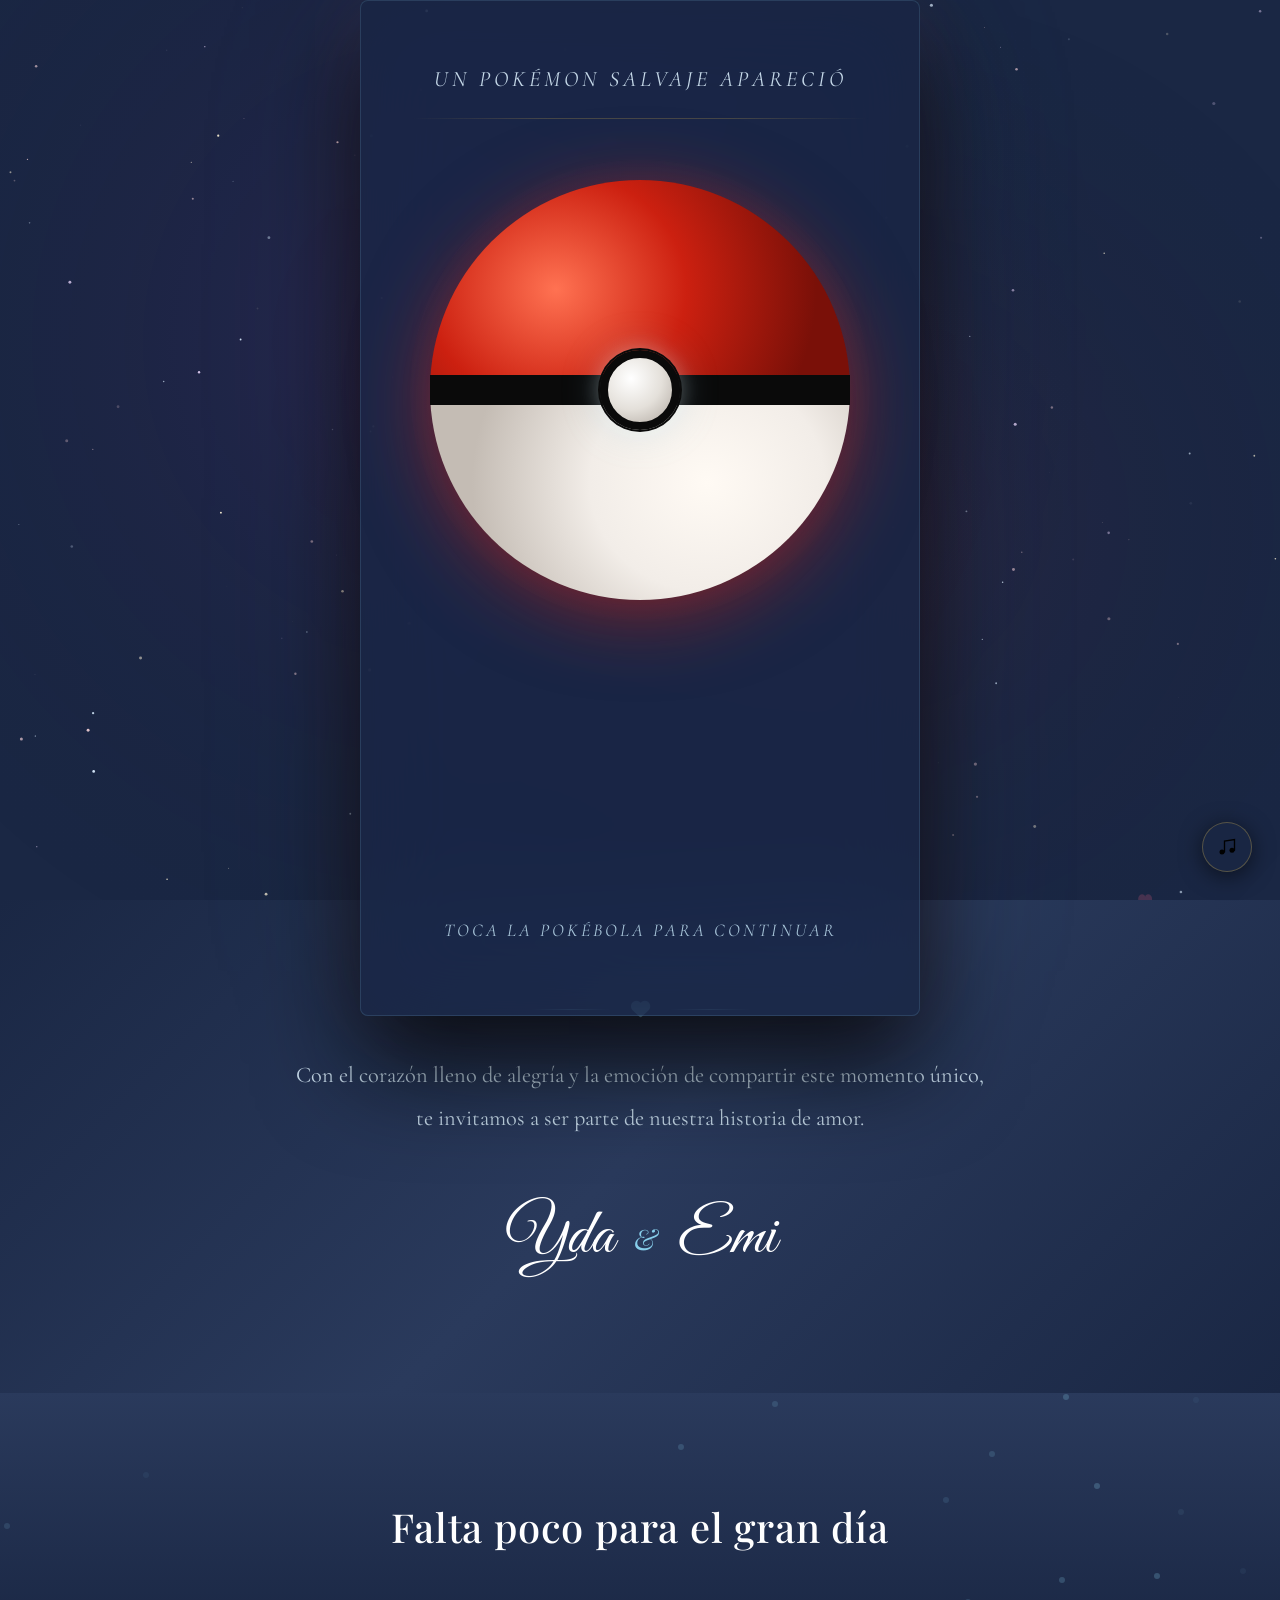
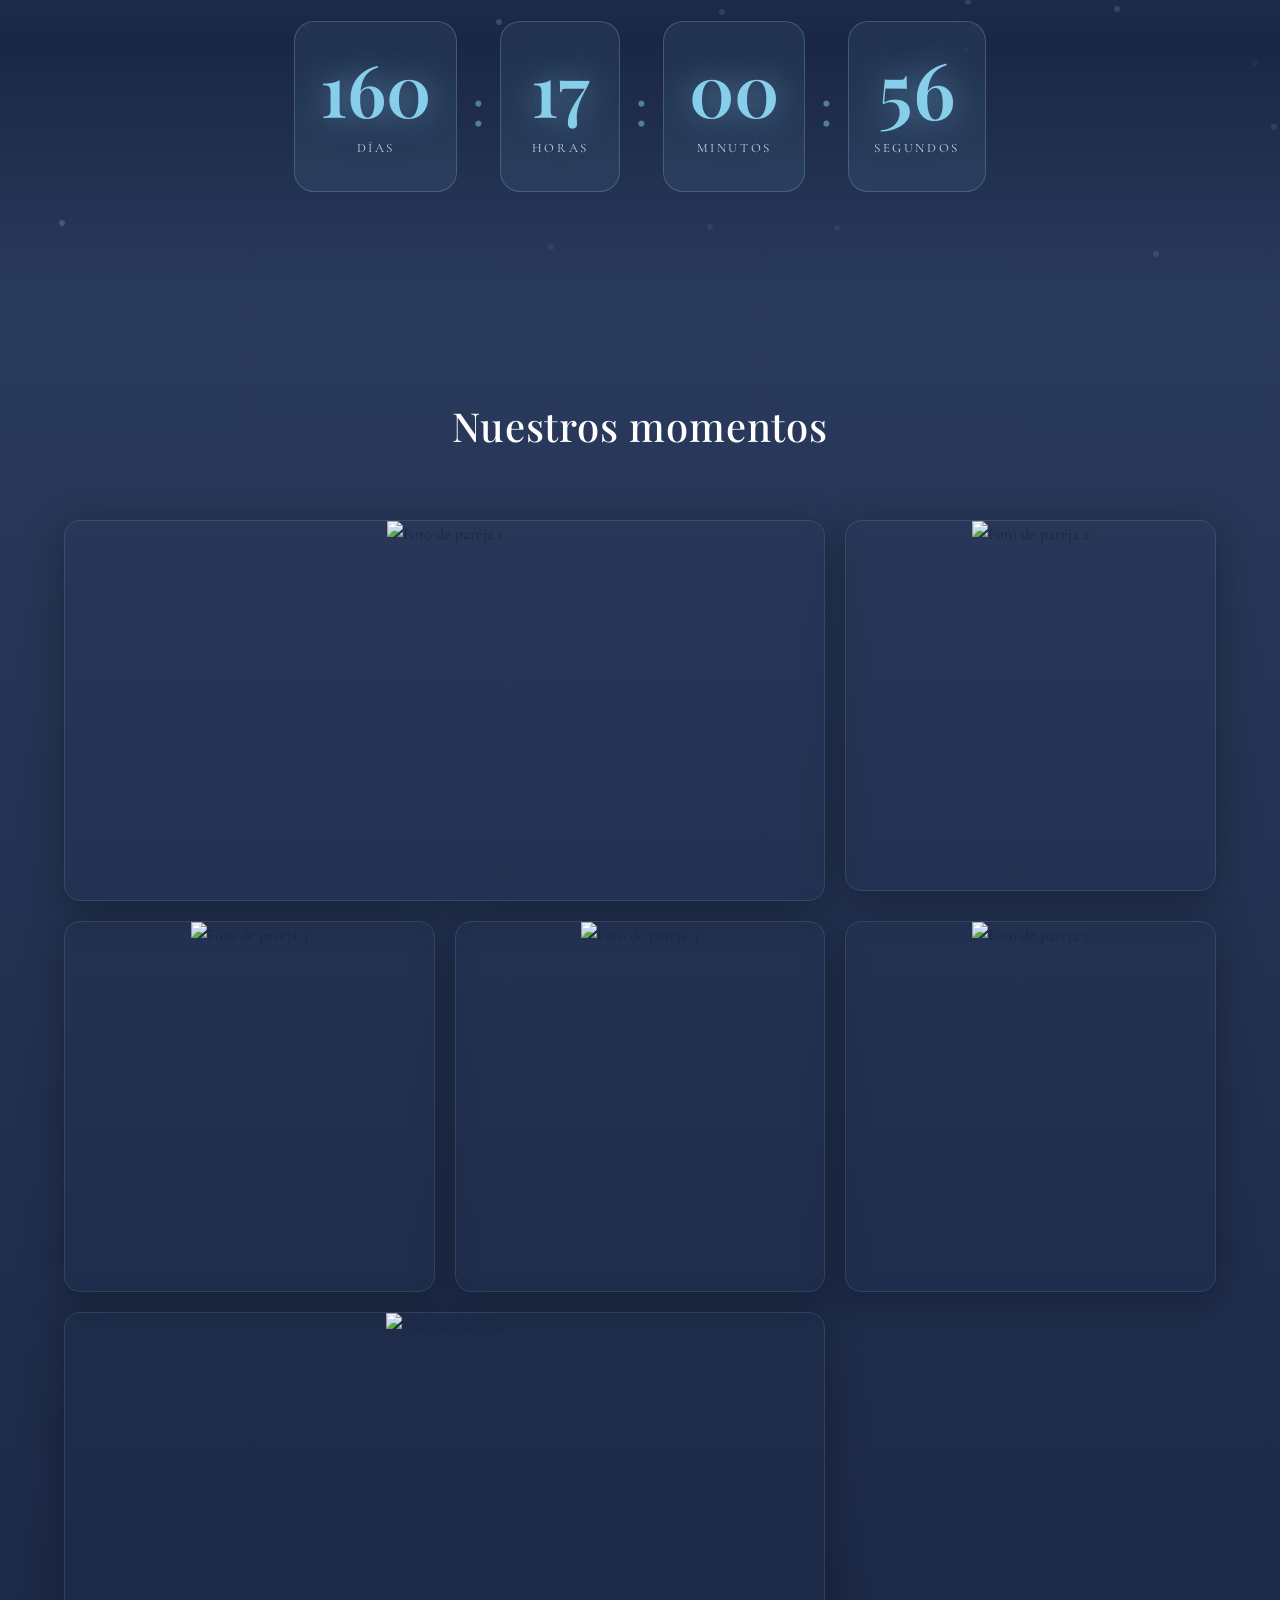
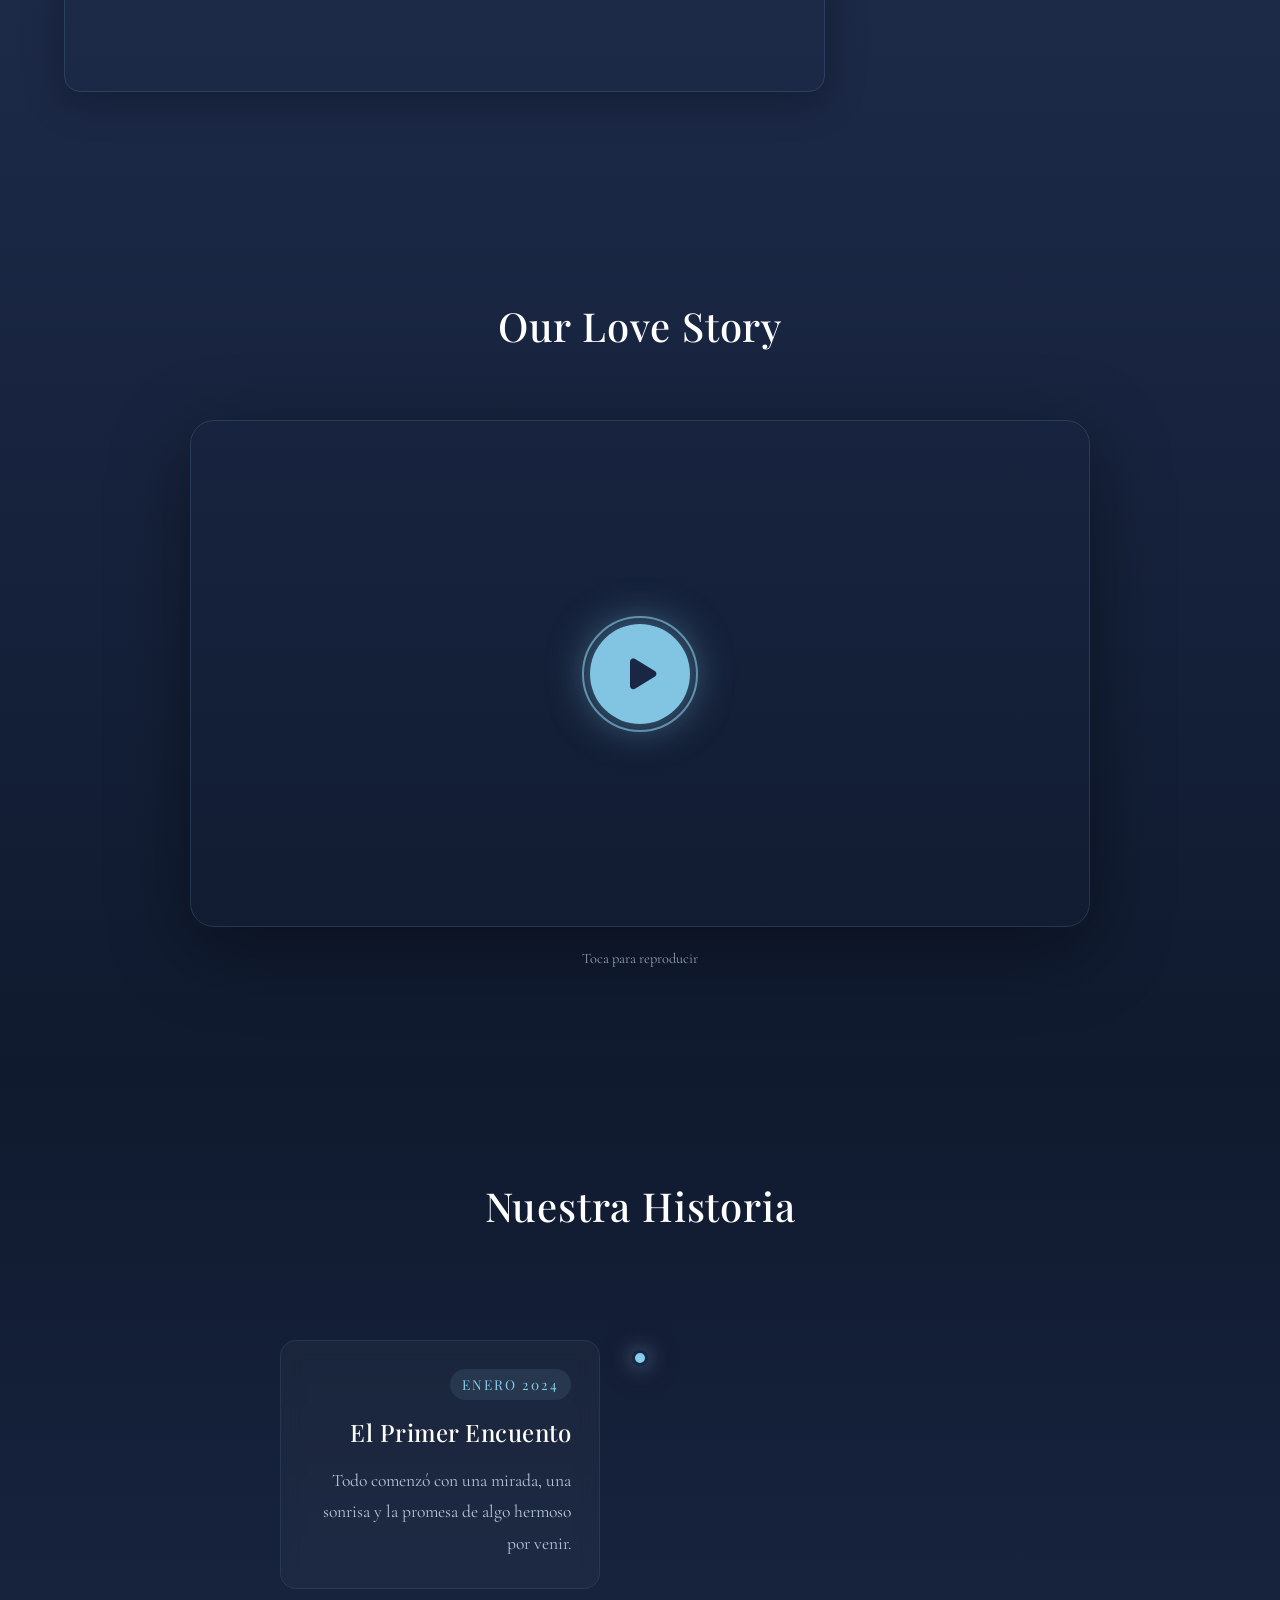
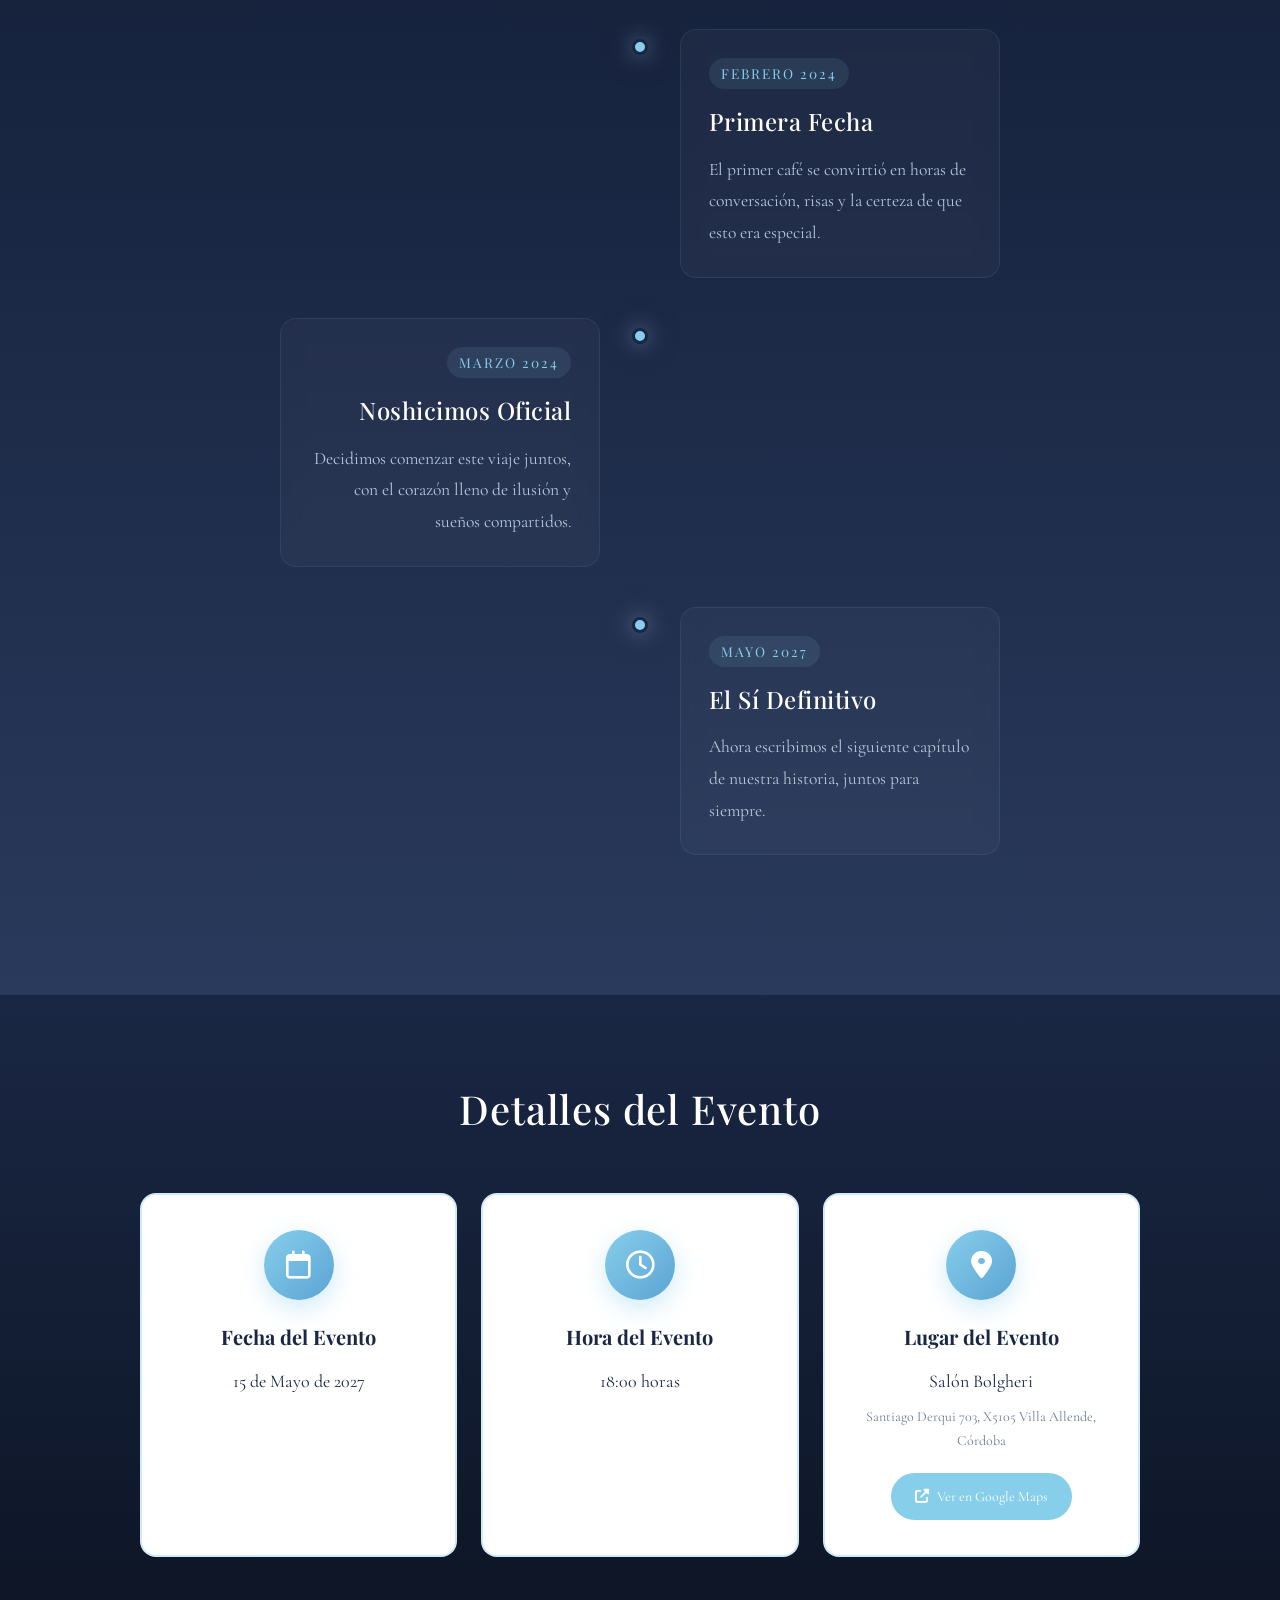
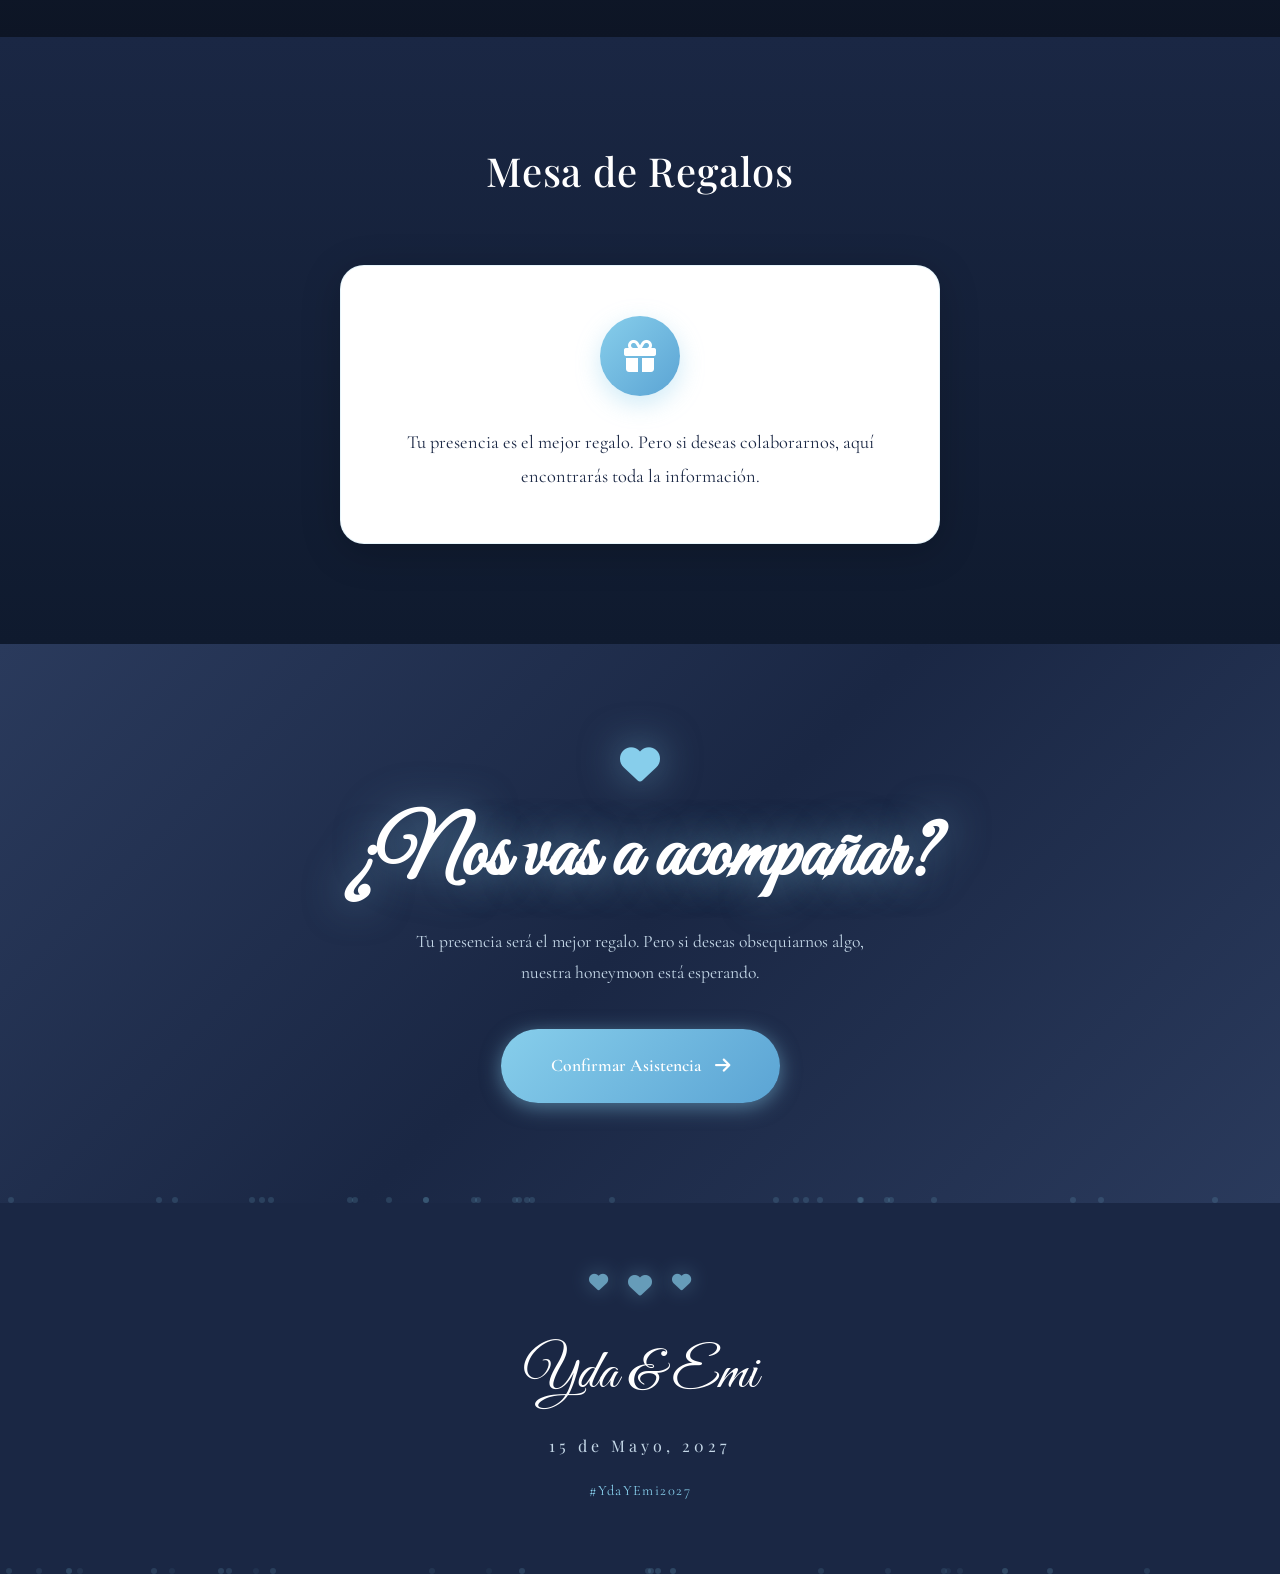
==== commit 829620a5: "Se ajusto tamañosn dismenciones" ====
--- a/Invitacion.html
+++ b/Invitacion.html
@@ -638,36 +638,45 @@
             pLayer.appendChild(p);
         }
         
-        // Floating background objects
+        // Floating background objects - POKÉBOLAS VISIBLES
         const bgLayer = document.getElementById('pokeBgLayer');
         const ballTypes = [
             ['#cc2010', '#111', '#f2ede8', '#cc2010'],
             ['#1848c8', '#111', '#f2ede8', '#cc2010'],
             ['#f0c800', '#111', '#f2ede8', '#1a1a1a'],
             ['#9020c0', '#111', '#f2ede8', '#e040e0'],
+            ['#388020', '#111', '#d8c870', '#c89000'],
+            ['#e860a0', '#f0b0c0', '#f0f0f0', '#e860a0'],
+            ['#0098c0', '#0070a0', '#e8f0f8', '#0098c0'],
+            ['#78b020', '#a8c840', '#f0ece0', '#78b020'],
         ];
         
+        // Posiciones distribuidas por toda la pantalla
         const ballPos = [
-            {l: '4%', t: '8%'}, {l: '90%', t: '14%'}, {l: '2%', t: '55%'}, {l: '92%', t: '50%'},
-            {l: '8%', t: '84%'}, {l: '88%', t: '82%'}, {l: '20%', t: '4%'}, {l: '76%', t: '6%'},
+            {l: '5%', t: '110%'}, {l: '85%', t: '110%'}, {l: '25%', t: '105%'}, {l: '65%', t: '108%'},
+            {l: '10%', t: '105%'}, {l: '90%', t: '105%'}, {l: '45%', t: '112%'}, {l: '55%', t: '110%'},
+            {l: '3%', t: '108%'}, {l: '95%', t: '112%'}, {l: '20%', t: '106%'}, {l: '75%', t: '109%'},
+            {l: '35%', t: '111%'}, {l: '60%', t: '107%'}, {l: '50%', t: '105%'}, {l: '15%', t: '110%'},
+            {l: '80%', t: '106%'}, {l: '40%', t: '108%'}, {l: '70%', t: '111%'}, {l: '30%', t: '109%'},
         ];
         
         ballTypes.forEach((t, i) => {
             if (ballPos[i]) {
                 const p = ballPos[i];
-                const sz = 20 + Math.random() * 20;
+                const sz = 35 + Math.random() * 30;
                 const div = document.createElement('div');
                 div.className = 'poke-bg-obj';
-                const dur = 14 + Math.random() * 18;
-                const del = Math.random() * 20;
-                const rot = (Math.random() - 0.5) * 380;
-                const ty = -(60 + Math.random() * 60);
-                const alp = 0.08 + Math.random() * 0.1;
+                const dur = 18 + Math.random() * 22;
+                const del = Math.random() * 30;
+                const rot = (Math.random() - 0.5) * 300;
+                const ty = -(180 + Math.random() * 100);
+                const alp = 0.15 + Math.random() * 0.12;
                 div.style.cssText = `left:${p.l};top:${p.t};width:${sz}px;height:${sz}px;--pbd:${dur}s;--pbdel:${del}s;--pbr:${rot}deg;--pbty:${ty}px;--pba:${alp};`;
                 div.innerHTML = `<svg width="${sz}" height="${sz}" viewBox="0 0 40 40">
-                    <circle cx="20" cy="20" r="19" fill="${t[0]}" stroke="rgba(0,0,0,0.28)" stroke-width="1"/>
+                    <circle cx="20" cy="20" r="19" fill="${t[0]}" stroke="rgba(0,0,0,0.4)" stroke-width="1.5"/>
                     <rect x="1" y="18" width="38" height="4" fill="${t[1]}"/>
-                    <circle cx="20" cy="20" r="5.5" fill="${t[3]}" stroke="${t[1]}" stroke-width="1.5"/>
+                    <circle cx="20" cy="20" r="6" fill="${t[3]}" stroke="${t[1]}" stroke-width="2"/>
+                    <circle cx="20" cy="20" r="3.5" fill="rgba(255,255,255,0.4)"/>
                 </svg>`;
                 bgLayer.appendChild(div);
             }
--- a/styles.css
+++ b/styles.css
@@ -15,6 +15,8 @@
     --sky-bright: #5BA4D4;
     --sky-glow: rgba(135, 206, 235, 0.5);
     --sky-accent: #64B5F6;
+    --gold: #d4a64d;
+    --gold-lt: #f7e5a4;
     
     --text: #1a2744;
     --text-light: #5a6a7a;
@@ -1999,7 +2001,7 @@
     100% { opacity: 0; transform: scale(1.2); }
 }
 
-/* Light Lines Transition */
+/* Light Lines Transition - MEJORADAS - COLORES DEL PROYECTO */
 .poke-light-lines {
     position: fixed;
     inset: 0;
@@ -2011,43 +2013,54 @@
 .poke-light-line {
     position: absolute;
     width: 100%;
-    height: 2px;
-    background: linear-gradient(90deg, transparent, rgba(240, 217, 138, 0.8), transparent);
+    height: 4px;
+    background: linear-gradient(90deg, 
+        transparent 0%, 
+        rgba(135, 206, 235, 0.3) 15%,
+        rgba(255, 255, 255, 0.95) 50%, 
+        rgba(135, 206, 235, 0.3) 85%,
+        transparent 100%
+    );
     opacity: 0;
+    box-shadow: 
+        0 0 25px rgba(135, 206, 235, 0.9),
+        0 0 50px rgba(135, 206, 235, 0.5),
+        0 0 80px rgba(212, 96, 122, 0.3);
 }
 
 .poke-light-line:nth-child(1) {
-    top: 20%;
-    transform: translateX(-100%);
+    top: 15%;
+    transform: translateX(-150%);
 }
 
 .poke-light-line:nth-child(2) {
     top: 50%;
-    transform: translateX(100%);
+    transform: translateX(150%);
 }
 
 .poke-light-line:nth-child(3) {
-    top: 80%;
-    transform: translateX(-100%);
+    top: 85%;
+    transform: translateX(-150%);
 }
 
 .poke-light-lines.active .poke-light-line:nth-child(1) {
-    animation: pokeLightRun 0.9s 0.2s cubic-bezier(0.4, 0, 0.2, 1) forwards;
+    animation: pokeLightRun 1.2s 0.15s cubic-bezier(0.4, 0, 0.2, 1) forwards;
 }
 
 .poke-light-lines.active .poke-light-line:nth-child(2) {
-    animation: pokeLightRun 0.9s 0.35s cubic-bezier(0.4, 0, 0.2, 1) forwards;
+    animation: pokeLightRun 1.2s 0.3s cubic-bezier(0.4, 0, 0.2, 1) forwards;
 }
 
 .poke-light-lines.active .poke-light-line:nth-child(3) {
-    animation: pokeLightRun 0.9s 0.5s cubic-bezier(0.4, 0, 0.2, 1) forwards;
+    animation: pokeLightRun 1.2s 0.45s cubic-bezier(0.4, 0, 0.2, 1) forwards;
 }
 
 @keyframes pokeLightRun {
-    0% { transform: translateX(-100%); opacity: 0; }
-    10% { opacity: 1; }
-    90% { opacity: 1; }
-    100% { transform: translateX(100%); opacity: 0; }
+    0% { transform: translateX(-150%); opacity: 0; }
+    8% { opacity: 1; }
+    50% { opacity: 1; }
+    92% { opacity: 1; }
+    100% { transform: translateX(150%); opacity: 0; }
 }
 
 .poke-opening canvas {
@@ -2066,17 +2079,27 @@
     overflow: hidden;
 }
 
+.poke-bg-layer {
+    position: fixed;
+    inset: 0;
+    z-index: 1;
+    pointer-events: none;
+    overflow: visible;
+}
+
 .poke-bg-obj {
     position: absolute;
     opacity: 0;
     animation: pokeBgFloat var(--pbd) var(--pbdel) ease-in-out infinite;
+    z-index: 1;
+    filter: drop-shadow(0 4px 12px rgba(0, 0, 0, 0.6));
 }
 
 @keyframes pokeBgFloat {
-    0% { opacity: 0; transform: translateY(0) rotate(0deg) scale(1); }
-    8% { opacity: var(--pba); }
-    92% { opacity: var(--pba); }
-    100% { opacity: 0; transform: translateY(var(--pbty)) rotate(var(--pbr)) scale(.85); }
+    0% { opacity: 0; transform: translateY(80px) rotate(0deg) scale(0.5); }
+    10% { opacity: var(--pba); }
+    90% { opacity: calc(var(--pba) * 0.8); }
+    100% { opacity: 0; transform: translateY(var(--pbty)) rotate(var(--pbr)) scale(1); }
 }
 
 .poke-scene {
@@ -2092,14 +2115,19 @@
     display: flex;
     flex-direction: column;
     align-items: center;
-    padding: 48px 64px 56px;
-    background: rgba(26, 39, 68, 0.75);
+    justify-content: center;
+    text-align: center;
+    padding: 60px 50px 70px;
+    background: rgba(26, 39, 68, 0.82);
     backdrop-filter: blur(40px) saturate(1.5);
     -webkit-backdrop-filter: blur(40px) saturate(1.5);
-    border: 1px solid rgba(201, 168, 76, 0.2);
-    border-radius: 6px;
-    box-shadow: 0 48px 100px rgba(0, 0, 0, 0.75), 0 0 180px rgba(212, 96, 122, 0.12);
-    width: min(540px, 94vw);
+    border: 1px solid rgba(135, 206, 235, 0.15);
+    border-radius: 8px;
+    box-shadow: 
+        0 48px 100px rgba(0, 0, 0, 0.8), 
+        0 0 200px rgba(135, 206, 235, 0.08),
+        0 0 80px rgba(212, 96, 122, 0.1);
+    width: min(560px, 94vw);
     opacity: 0;
     transform: translateY(30px);
     animation: pokeCardIn 1.4s 0.4s cubic-bezier(0.34, 1.4, 0.64, 1) forwards;
@@ -2112,11 +2140,11 @@
 .poke-eyebrow {
     font-style: italic;
     font-weight: 400;
-    font-size: clamp(15px, 2.2vw, 20px);
-    letter-spacing: 5px;
+    font-size: clamp(16px, 2.4vw, 22px);
+    letter-spacing: 4px;
     text-transform: uppercase;
-    color: rgba(240, 160, 180, 0.7);
-    margin-bottom: 16px;
+    color: var(--sky-light);
+    margin-bottom: 20px;
     opacity: 0;
     animation: pokeFadeUp 0.8s 0.9s cubic-bezier(0.16, 1, 0.3, 1) forwards;
 }
@@ -2141,8 +2169,12 @@
 
 .poke-stage {
     position: relative;
-    width: 280px;
-    height: 280px;
+    width: 470px;
+    height: 470px;
+    margin: 0;
+    display: flex;
+    align-items: center;
+    justify-content: center;
 }
 
 .poke-halo {
@@ -2150,10 +2182,10 @@
     top: 50%;
     left: 50%;
     transform: translate(-50%, -50%);
-    width: 300px;
-    height: 300px;
-    border-radius: 50%;
-    background: radial-gradient(circle, rgba(204, 32, 16, 0.18) 0%, rgba(212, 96, 122, 0.07) 48%, transparent 70%);
+    width: 460px;
+    height: 460px;
+    border-radius: 50%;
+    background: radial-gradient(circle, rgba(204, 32, 16, 0.25) 0%, rgba(135, 206, 235, 0.12) 40%, rgba(212, 96, 122, 0.06) 60%, transparent 75%);
     animation: pokeHaloBreathe 3.2s ease-in-out infinite;
     pointer-events: none;
 }
@@ -2163,32 +2195,36 @@
     50% { transform: translate(-50%, -50%) scale(1.14); opacity: 1; }
 }
 
-/* Pokéball */
+/* Pokéball - Alineación perfecta */
 .poke-ball-wrap {
-    position: absolute;
-    top: 50%;
-    left: 50%;
-    transform: translate(-50%, -50%);
-    width: 220px;
-    height: 220px;
+    position: relative;
+    width: 420px;
+    height: 420px;
     cursor: pointer;
     filter: drop-shadow(0 14px 38px rgba(204, 32, 16, 0.54));
     transition: filter 0.4s cubic-bezier(0.4, 0, 0.2, 1), transform 0.4s cubic-bezier(0.4, 0, 0.2, 1);
+    display: flex;
+    align-items: center;
+    justify-content: center;
 }
 
 .poke-ball-wrap:hover:not(.opened) {
     filter: drop-shadow(0 16px 48px rgba(204, 32, 16, 0.88)) drop-shadow(0 0 88px rgba(212, 96, 122, 0.45));
-    transform: translate(-50%, -50%) scale(1.05);
+    transform: scale(1.08);
 }
 
 .poke-ball {
-    width: 220px;
-    height: 220px;
-    position: relative;
+    width: 420px;
+    height: 420px;
+    position: relative;
+    display: flex;
+    align-items: center;
+    justify-content: center;
 }
 
 .poke-ball-wrap:not(.opened) .poke-ball {
     animation: pokeIdleFloat 4s ease-in-out infinite;
+    transform: none;
 }
 
 @keyframes pokeIdleFloat {
@@ -2200,17 +2236,22 @@
 .poke-half {
     position: absolute;
     left: 0;
-    width: 220px;
-    height: 110px;
+    width: 420px;
+    height: 210px;
     overflow: hidden;
 }
 
-.poke-h-top { top: 0; transform-origin: 50% 100%; }
-.poke-h-bot { bottom: 0; transform-origin: 50% 0; }
+.poke-h-top {
+    top: 0;
+}
+
+.poke-h-bot {
+    bottom: 0;
+}
 
 .poke-h-top .poke-fill {
-    width: 220px;
-    height: 220px;
+    width: 420px;
+    height: 420px;
     border-radius: 50%;
     position: absolute;
     top: 0;
@@ -2219,8 +2260,8 @@
 }
 
 .poke-h-bot .poke-fill {
-    width: 220px;
-    height: 220px;
+    width: 420px;
+    height: 420px;
     border-radius: 50%;
     position: absolute;
     bottom: 0;
@@ -2234,7 +2275,7 @@
     left: 0;
     transform: translateY(-50%);
     width: 100%;
-    height: 14px;
+    height: 30px;
     background: #0a0a0a;
     z-index: 5;
 }
@@ -2244,13 +2285,69 @@
     top: 50%;
     left: 50%;
     transform: translate(-50%, -50%);
-    width: 40px;
-    height: 40px;
+    width: 80px;
+    height: 80px;
     border-radius: 50%;
     background: radial-gradient(circle at 36% 32%, #fff 0%, #e4e0da 52%, #b0a8a0 100%);
-    border: 5px solid #0a0a0a;
+    border: 8px solid #0a0a0a;
     z-index: 10;
-    box-shadow: 0 0 0 2px #0a0a0a, 0 0 14px rgba(255, 255, 255, 0.2);
+    box-shadow: 0 0 0 2px #0a0a0a, 0 0 20px rgba(255, 255, 255, 0.3), 0 0 40px rgba(135, 206, 235, 0.25);
+    animation: pokeBtnPulse 2.8s 2s ease-in-out infinite;
+}
+
+.poke-h-top {
+    top: 0;
+    transform-origin: 50% 100%;
+}
+
+.poke-h-bot {
+    bottom: 0;
+    transform-origin: 50% 0;
+}
+
+.poke-h-top .poke-fill {
+    width: 420px;
+    height: 420px;
+    border-radius: 50%;
+    position: absolute;
+    top: 0;
+    left: 0;
+    background: radial-gradient(ellipse 62% 56% at 30% 26%, #ff7252 0%, #cc2010 50%, #7a1008 100%);
+}
+
+.poke-h-bot .poke-fill {
+    width: 420px;
+    height: 420px;
+    border-radius: 50%;
+    position: absolute;
+    bottom: 0;
+    left: 0;
+    background: radial-gradient(ellipse 56% 52% at 66% 72%, #fffaf4 0%, #f2ede8 50%, #c4bcb4 100%);
+}
+
+.poke-band {
+    position: absolute;
+    top: 50%;
+    left: 0;
+    transform: translateY(-50%);
+    width: 100%;
+    height: 30px;
+    background: #0a0a0a;
+    z-index: 5;
+}
+
+.poke-btn {
+    position: absolute;
+    top: 50%;
+    left: 50%;
+    transform: translate(-50%, -50%);
+    width: 80px;
+    height: 80px;
+    border-radius: 50%;
+    background: radial-gradient(circle at 36% 32%, #fff 0%, #e4e0da 52%, #b0a8a0 100%);
+    border: 8px solid #0a0a0a;
+    z-index: 10;
+    box-shadow: 0 0 0 2px #0a0a0a, 0 0 20px rgba(255, 255, 255, 0.3), 0 0 40px rgba(135, 206, 235, 0.25);
     animation: pokeBtnPulse 2.8s 2s ease-in-out infinite;
 }
 
@@ -2303,8 +2400,8 @@
     position: absolute;
     top: 50%;
     left: 50%;
-    width: 220px;
-    height: 220px;
+    width: 420px;
+    height: 420px;
     border-radius: 50%;
     transform: translate(-50%, -50%) scale(0);
     opacity: 0;
@@ -2312,9 +2409,9 @@
     border-style: solid;
 }
 
-.poke-e-ring:nth-child(1) { border-width: 1.5px; border-color: rgba(201, 168, 76, 0.8); }
-.poke-e-ring:nth-child(2) { border-width: 1px; border-color: rgba(212, 96, 122, 0.55); }
-.poke-e-ring:nth-child(3) { border-width: 1px; border-color: rgba(255, 255, 255, 0.2); }
+.poke-e-ring:nth-child(1) { border-width: 2px; border-color: rgba(201, 168, 76, 0.95); }
+.poke-e-ring:nth-child(2) { border-width: 1.5px; border-color: rgba(212, 96, 122, 0.7); }
+.poke-e-ring:nth-child(3) { border-width: 1px; border-color: rgba(255, 255, 255, 0.4); }
 
 .poke-ball-wrap.opened .poke-e-ring:nth-child(1) { animation: pokeERing 1s 0.28s ease-out forwards; }
 .poke-ball-wrap.opened .poke-e-ring:nth-child(2) { animation: pokeERing 1s 0.45s ease-out forwards; }
@@ -2330,11 +2427,16 @@
     position: absolute;
     top: 50%;
     left: 50%;
-    transform: translate(-50%, -58%) scale(0.5);
+    transform: translate(-50%, -58%) scale(0.38);
     opacity: 0;
     pointer-events: none;
     transform-origin: 50% 100%;
     will-change: transform, opacity;
+}
+
+.poke-ring-wrap svg {
+    width: 170px;
+    height: auto;
 }
 
 .poke-ring-wrap.show {
@@ -2371,37 +2473,39 @@
 }
 
 .poke-p-question {
-    font-size: clamp(28px, 5vw, 42px);
+    font-size: clamp(30px, 5.5vw, 46px);
     font-style: italic;
     font-weight: 400;
-    color: #fffef9;
+    color: var(--white);
     letter-spacing: 2px;
-    line-height: 1.2;
-    text-shadow: 0 0 50px rgba(201, 168, 76, 0.5), 0 2px 10px rgba(0, 0, 0, 0.3);
+    line-height: 1.15;
+    text-shadow: 
+        0 0 40px rgba(135, 206, 235, 0.4),
+        0 2px 12px rgba(0, 0, 0, 0.4);
 }
 
 .poke-p-sub {
-    margin-top: 12px;
-    font-size: clamp(13px, 1.8vw, 16px);
+    margin-top: 14px;
+    font-size: clamp(14px, 2vw, 18px);
     font-style: italic;
     font-weight: 400;
     letter-spacing: 4px;
     text-transform: uppercase;
-    color: rgba(240, 180, 200, 0.65);
+    color: var(--sky);
 }
 
 .poke-yes-btn {
-    margin-top: 20px;
-    padding: 16px 48px;
-    background: transparent;
-    border: 1.5px solid rgba(201, 168, 76, 0.65);
-    border-radius: 3px;
+    margin-top: 24px;
+    padding: 18px 52px;
+    background: linear-gradient(135deg, rgba(135, 206, 235, 0.15), rgba(26, 39, 68, 0.3));
+    border: 1.5px solid var(--sky-main);
+    border-radius: 4px;
     font-family: var(--font-body);
     font-style: italic;
-    font-size: clamp(16px, 2.4vw, 22px);
+    font-size: clamp(17px, 2.5vw, 24px);
     font-weight: 500;
     letter-spacing: 5px;
-    color: #f0d98a;
+    color: var(--sky-light);
     cursor: pointer;
     position: relative;
     overflow: hidden;
@@ -2412,15 +2516,18 @@
     content: '';
     position: absolute;
     inset: 0;
-    background: linear-gradient(135deg, rgba(201, 168, 76, 0.15), rgba(212, 96, 122, 0.1));
+    background: linear-gradient(135deg, rgba(135, 206, 235, 0.2), rgba(212, 96, 122, 0.15));
     opacity: 0;
     transition: opacity 0.4s cubic-bezier(0.4, 0, 0.2, 1);
 }
 
 .poke-yes-btn:hover {
-    border-color: rgba(201, 168, 76, 1);
-    box-shadow: 0 0 30px rgba(201, 168, 76, 0.35), 0 0 60px rgba(212, 96, 122, 0.2);
-    transform: translateY(-2px);
+    border-color: var(--sky-main);
+    box-shadow: 
+        0 0 35px rgba(135, 206, 235, 0.4),
+        0 0 70px rgba(135, 206, 235, 0.2),
+        0 8px 30px rgba(0, 0, 0, 0.4);
+    transform: translateY(-3px);
 }
 
 .poke-yes-btn:hover::before {
@@ -2428,13 +2535,13 @@
 }
 
 .poke-hint {
-    margin-top: 20px;
-    font-size: clamp(13px, 1.8vw, 17px);
+    margin-top: 24px;
+    font-size: clamp(14px, 2vw, 18px);
     font-style: italic;
     font-weight: 400;
     letter-spacing: 3px;
     text-transform: uppercase;
-    color: rgba(240, 160, 180, 0.65);
+    color: var(--sky);
     opacity: 0;
     animation: pokeFadeIn 1s 2s ease forwards, pokeHintBreathe 3s 3s ease-in-out infinite;
 }
@@ -2542,12 +2649,14 @@
 }
 
 @media (max-width: 600px) {
-    .poke-card { padding: 32px 24px 40px; }
-    .poke-stage { width: 220px; height: 220px; }
-    .poke-ball-wrap { width: 180px; height: 180px; }
-    .poke-ball { width: 180px; height: 180px; }
-    .poke-half { width: 180px; height: 90px; }
-    .poke-h-top .poke-fill, .poke-h-bot .poke-fill { width: 180px; height: 180px; }
-    .poke-band { height: 12px; }
-    .poke-btn { width: 32px; height: 32px; border-width: 4px; }
-}
+    .poke-card { padding: 40px 20px 50px; }
+    .poke-stage { width: 350px; height: 350px; display: flex; align-items: center; justify-content: center; }
+    .poke-halo { width: 400px; height: 400px; }
+    .poke-ball-wrap { width: 280px; height: 280px; display: flex; align-items: center; justify-content: center; }
+    .poke-ball { width: 280px; height: 280px; display: flex; align-items: center; justify-content: center; }
+    .poke-half { width: 280px; height: 140px; }
+    .poke-h-top .poke-fill, .poke-h-bot .poke-fill { width: 280px; height: 280px; }
+    .poke-band { height: 18px; }
+    .poke-btn { width: 50px; height: 50px; border-width: 6px; }
+    .poke-e-ring { width: 280px; height: 280px; }
+}
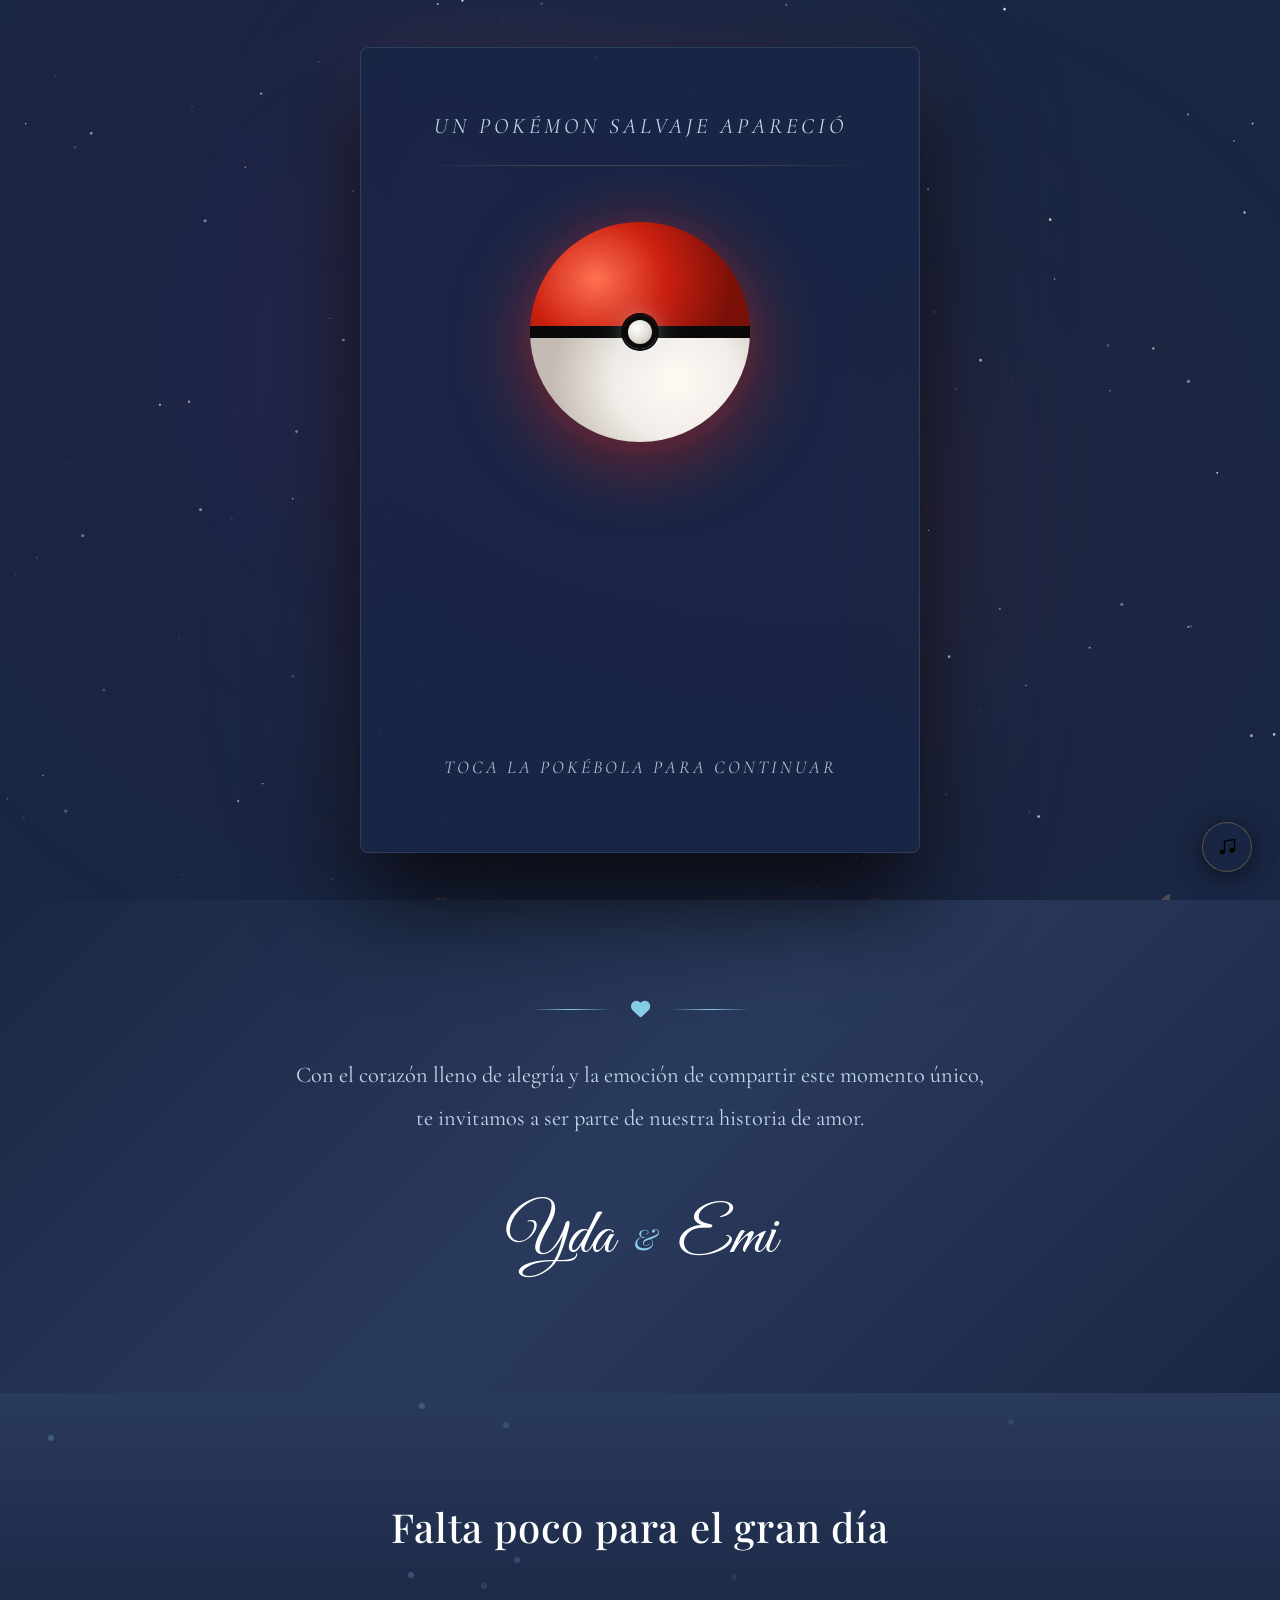
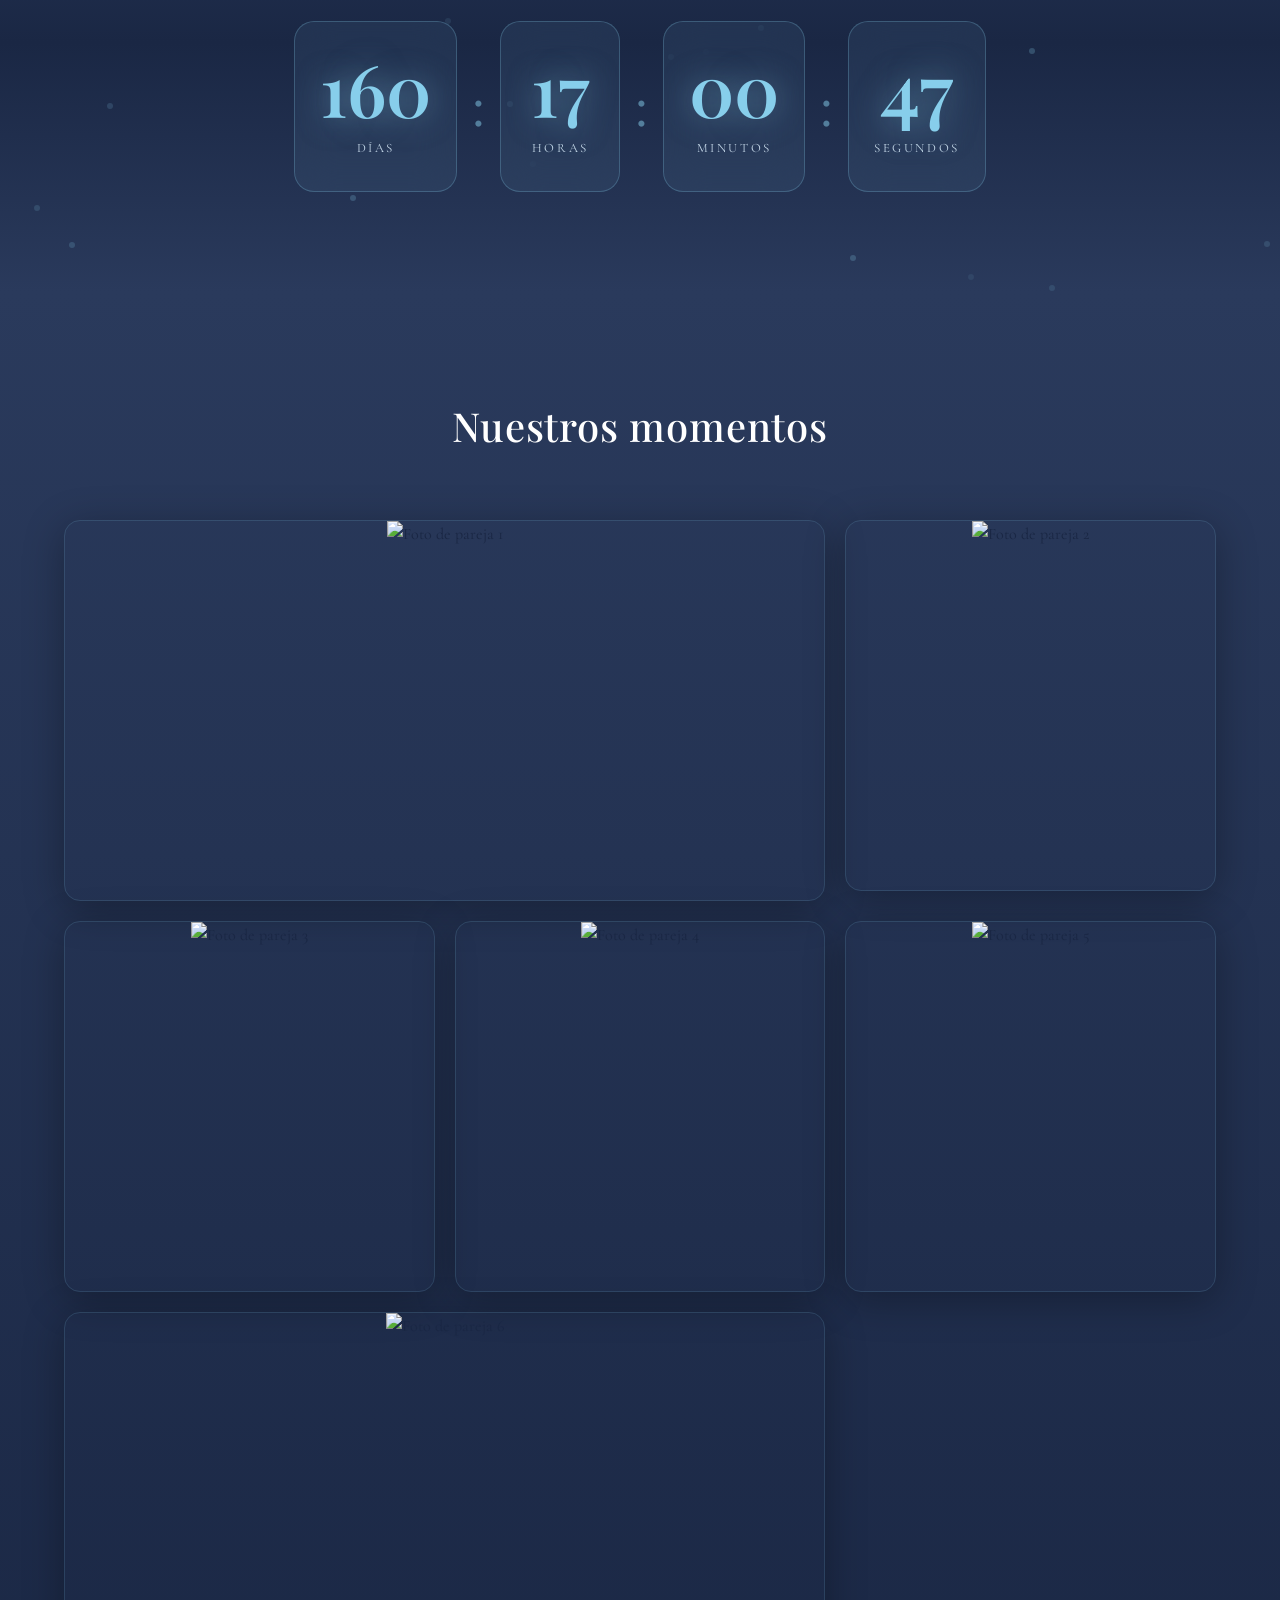
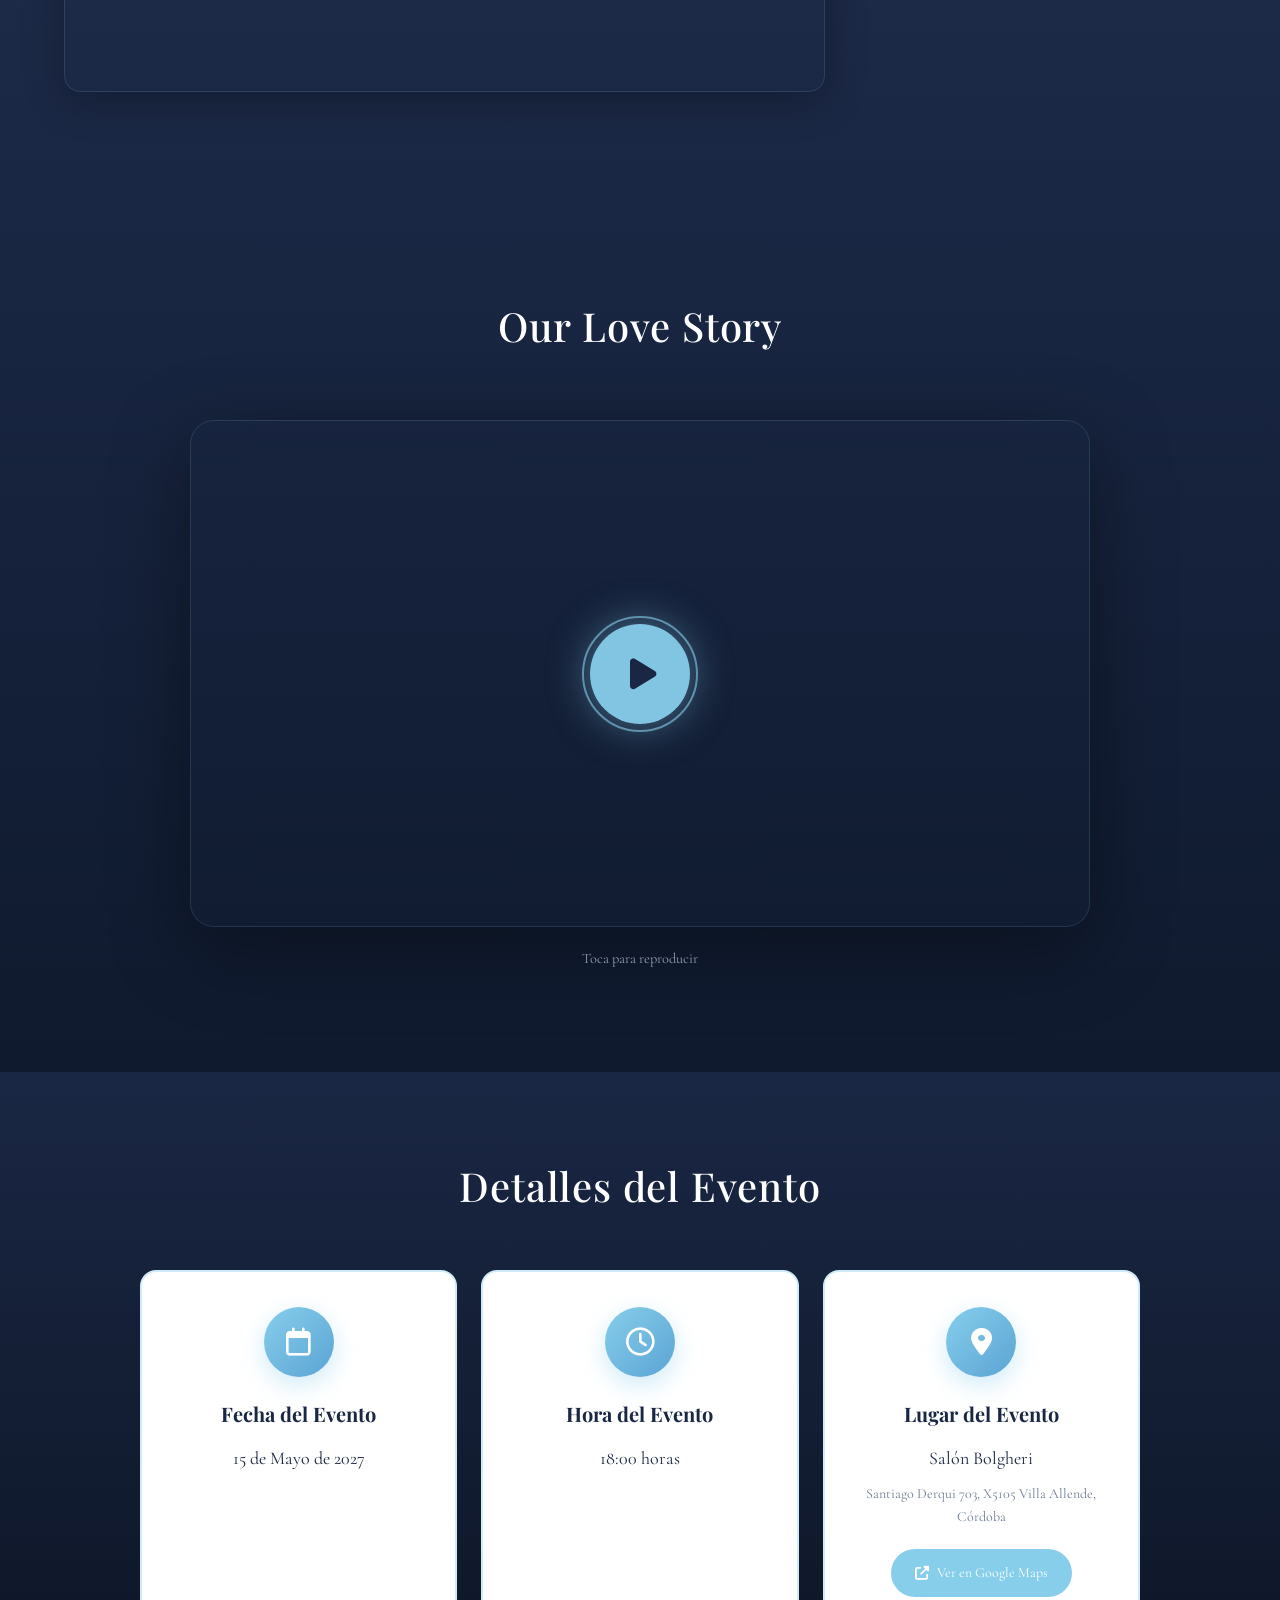
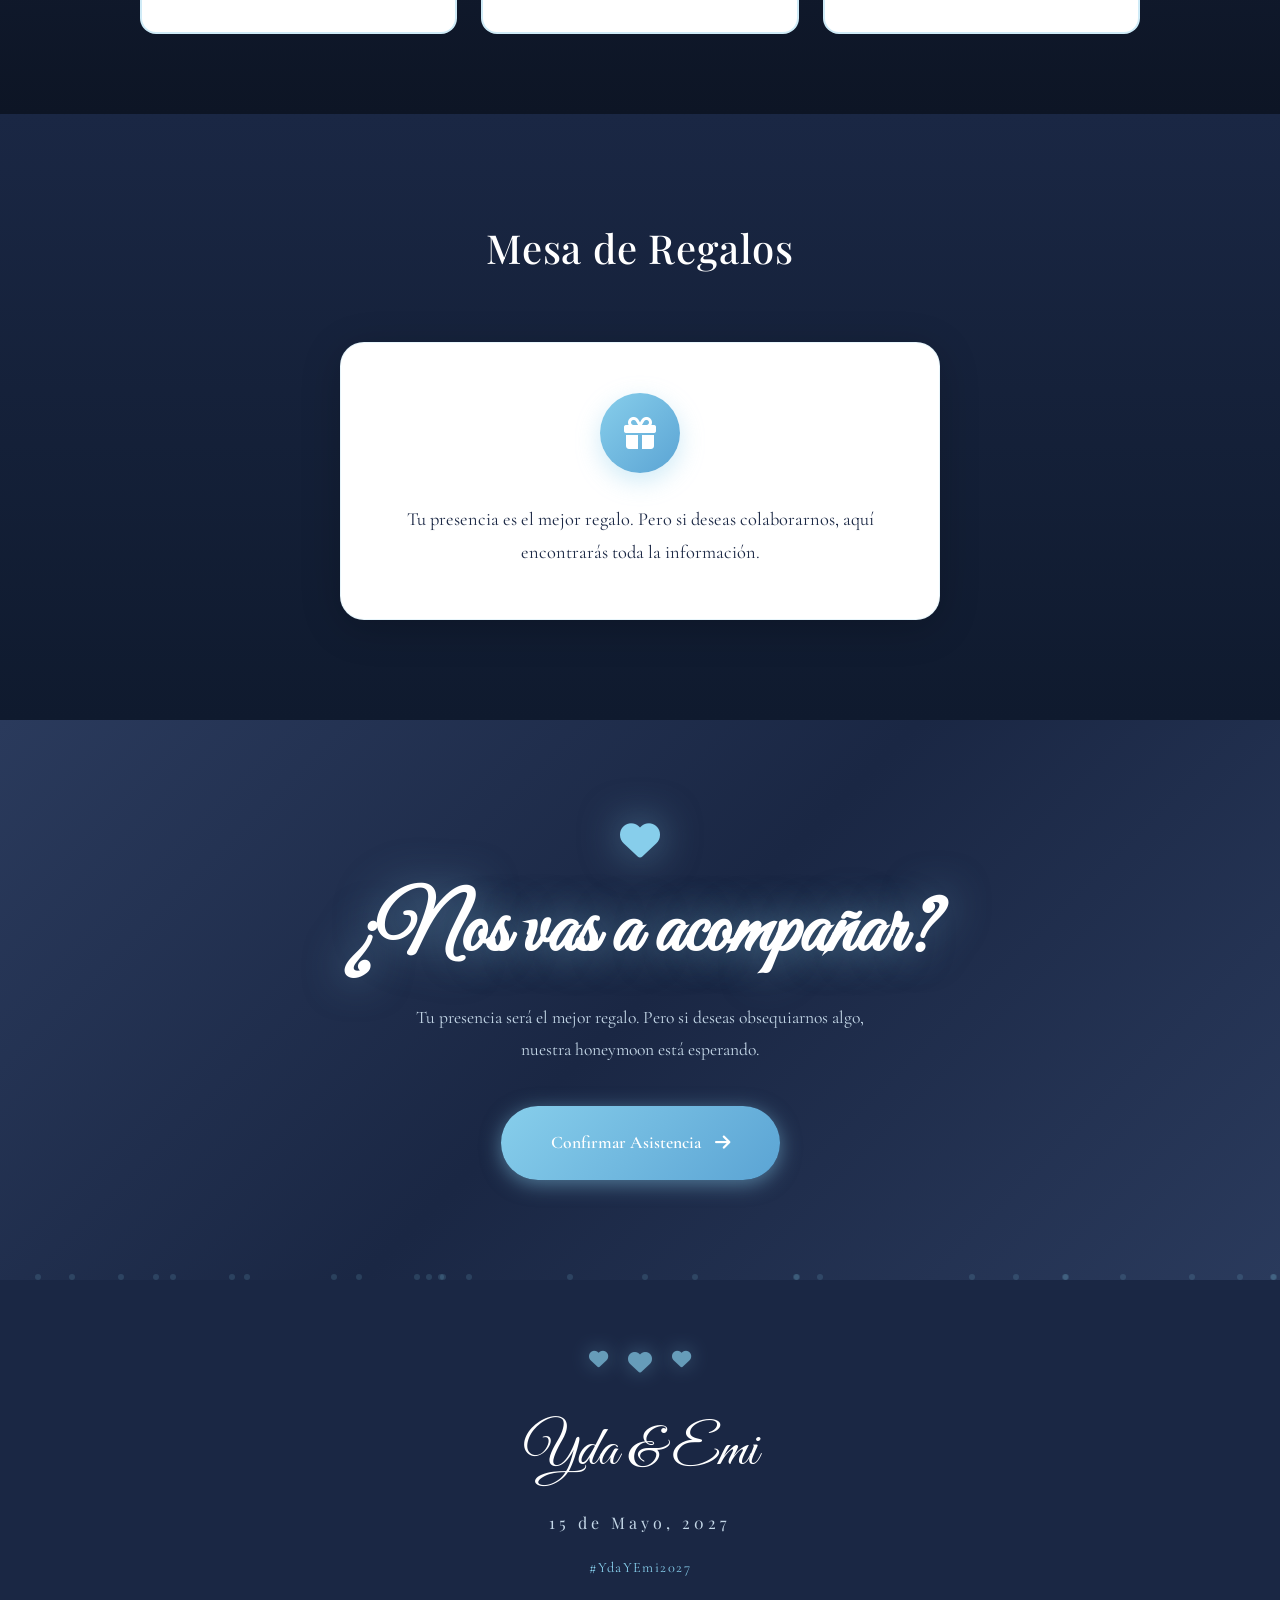
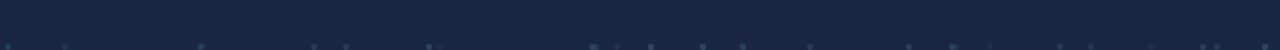
==== commit 963a1bc3: "Se saco la historia, se arreglo errores de dimensiones" ====
--- a/Invitacion.html
+++ b/Invitacion.html
@@ -298,48 +298,6 @@
             </div>
         </section>
 
-        <!-- Nuestra Historia -->
-        <section class="section historia" id="historia">
-            <div class="historia-particles" id="historiaParticles"></div>
-            <div class="container">
-                <h2 class="section-title light">Nuestra Historia</h2>
-                <div class="historia-timeline">
-                    <div class="historia-item left">
-                        <div class="historia-dot"></div>
-                        <div class="historia-content">
-                            <span class="historia-date">Enero 2024</span>
-                            <h3 class="historia-title">El Primer Encuento</h3>
-                            <p class="historia-text">Todo comenzó con una mirada, una sonrisa y la promesa de algo hermoso por venir.</p>
-                        </div>
-                    </div>
-                    <div class="historia-item right">
-                        <div class="historia-dot"></div>
-                        <div class="historia-content">
-                            <span class="historia-date">Febrero 2024</span>
-                            <h3 class="historia-title">Primera Fecha</h3>
-                            <p class="historia-text">El primer café se convirtió en horas de conversación, risas y la certeza de que esto era especial.</p>
-                        </div>
-                    </div>
-                    <div class="historia-item left">
-                        <div class="historia-dot"></div>
-                        <div class="historia-content">
-                            <span class="historia-date">Marzo 2024</span>
-                            <h3 class="historia-title">Noshicimos Oficial</h3>
-                            <p class="historia-text">Decidimos comenzar este viaje juntos, con el corazón lleno de ilusión y sueños compartidos.</p>
-                        </div>
-                    </div>
-                    <div class="historia-item right">
-                        <div class="historia-dot"></div>
-                        <div class="historia-content">
-                            <span class="historia-date">Mayo 2027</span>
-                            <h3 class="historia-title">El Sí Definitivo</h3>
-                            <p class="historia-text">Ahora escribimos el siguiente capítulo de nuestra historia, juntos para siempre.</p>
-                        </div>
-                    </div>
-                </div>
-            </div>
-        </section>
-
         <!-- Details -->
         <!-- <section class="section details" id="details">
             <div class="container">
@@ -389,13 +347,13 @@
             </div>
         </section> -->
 
-        <section id="detalles" class="detalles" style="display: block !important; visibility: visible !important; opacity: 1 !important;">
+        <section id="detalles" class="detalles">
             <div class="section-background"></div>
-            <div class="container" style="display: block !important; visibility: visible !important; opacity: 1 !important;">
+            <div class="container">
                 <h2 class="section-title reveal-fade">Detalles del Evento</h2>
 
                 <div class="detalles-grid">
-                    <div class="detalle-card reveal-fade" data-delay="0" style="display: block !important; visibility: visible !important; opacity: 1 !important; background: #ffffff;">
+                    <div class="detalle-card reveal-fade" data-delay="0">
                         <div class="detalle-icon">
                             <i class="far fa-calendar"></i>
                         </div>
@@ -403,7 +361,7 @@
                         <p>15 de Mayo de 2027</p>
                     </div>
 
-                    <div class="detalle-card reveal-fade" data-delay="100" style="display: block !important; visibility: visible !important; opacity: 1 !important; background: #ffffff;">
+                    <div class="detalle-card reveal-fade" data-delay="100">
                         <div class="detalle-icon">
                             <i class="far fa-clock"></i>
                         </div>
@@ -411,7 +369,7 @@
                         <p>18:00 horas</p>
                     </div>
 
-                    <div class="detalle-card reveal-fade" data-delay="200" style="display: block !important; visibility: visible !important; opacity: 1 !important; background: #ffffff;">
+                    <div class="detalle-card reveal-fade" data-delay="200">
                         <div class="detalle-icon">
                             <i class="fas fa-map-marker-alt"></i>
                         </div>
--- a/styles.css
+++ b/styles.css
@@ -1962,7 +1962,7 @@
 .gallery-item img.loaded { opacity: 1; }
 
 /* ═══════════════════════════════════════════════════════
-   POKÉBALL OPENING
+   POKÉBALL OPENING - LIMPIO
    ═══════════════════════════════════════════════════════ */
 .poke-opening {
     position: fixed;
@@ -1985,7 +1985,7 @@
     position: fixed;
     inset: 0;
     z-index: 10000;
-    background: linear-gradient(135deg, #fffaf2 0%, #f0d98a 50%, #d4607a 100%);
+    background: linear-gradient(135deg, var(--sky-main) 0%, var(--gold) 50%, var(--rose) 100%);
     opacity: 0;
     pointer-events: none;
 }
@@ -2169,8 +2169,8 @@
 
 .poke-stage {
     position: relative;
-    width: 470px;
-    height: 470px;
+    width: 260px;
+    height: 260px;
     margin: 0;
     display: flex;
     align-items: center;
@@ -2182,8 +2182,8 @@
     top: 50%;
     left: 50%;
     transform: translate(-50%, -50%);
-    width: 460px;
-    height: 460px;
+    width: 250px;
+    height: 250px;
     border-radius: 50%;
     background: radial-gradient(circle, rgba(204, 32, 16, 0.25) 0%, rgba(135, 206, 235, 0.12) 40%, rgba(212, 96, 122, 0.06) 60%, transparent 75%);
     animation: pokeHaloBreathe 3.2s ease-in-out infinite;
@@ -2195,11 +2195,11 @@
     50% { transform: translate(-50%, -50%) scale(1.14); opacity: 1; }
 }
 
-/* Pokéball - Alineación perfecta */
+/* Pokéball - 30% más pequeña */
 .poke-ball-wrap {
     position: relative;
-    width: 420px;
-    height: 420px;
+    width: 220px;
+    height: 220px;
     cursor: pointer;
     filter: drop-shadow(0 14px 38px rgba(204, 32, 16, 0.54));
     transition: filter 0.4s cubic-bezier(0.4, 0, 0.2, 1), transform 0.4s cubic-bezier(0.4, 0, 0.2, 1);
@@ -2214,8 +2214,8 @@
 }
 
 .poke-ball {
-    width: 420px;
-    height: 420px;
+    width: 220px;
+    height: 220px;
     position: relative;
     display: flex;
     align-items: center;
@@ -2236,36 +2236,37 @@
 .poke-half {
     position: absolute;
     left: 0;
-    width: 420px;
-    height: 210px;
+    width: 220px;
+    height: 110px;
     overflow: hidden;
 }
 
 .poke-h-top {
     top: 0;
+    transform-origin: 50% 100%;
 }
 
 .poke-h-bot {
     bottom: 0;
+    transform-origin: 50% 0;
+}
+
+.poke-h-top .poke-fill,
+.poke-h-bot .poke-fill {
+    width: 220px;
+    height: 220px;
+    border-radius: 50%;
+    position: absolute;
+    left: 0;
 }
 
 .poke-h-top .poke-fill {
-    width: 420px;
-    height: 420px;
-    border-radius: 50%;
-    position: absolute;
     top: 0;
-    left: 0;
     background: radial-gradient(ellipse 62% 56% at 30% 26%, #ff7252 0%, #cc2010 50%, #7a1008 100%);
 }
 
 .poke-h-bot .poke-fill {
-    width: 420px;
-    height: 420px;
-    border-radius: 50%;
-    position: absolute;
     bottom: 0;
-    left: 0;
     background: radial-gradient(ellipse 56% 52% at 66% 72%, #fffaf4 0%, #f2ede8 50%, #c4bcb4 100%);
 }
 
@@ -2275,7 +2276,7 @@
     left: 0;
     transform: translateY(-50%);
     width: 100%;
-    height: 30px;
+    height: 12px;
     background: #0a0a0a;
     z-index: 5;
 }
@@ -2285,67 +2286,11 @@
     top: 50%;
     left: 50%;
     transform: translate(-50%, -50%);
-    width: 80px;
-    height: 80px;
+    width: 34px;
+    height: 34px;
     border-radius: 50%;
     background: radial-gradient(circle at 36% 32%, #fff 0%, #e4e0da 52%, #b0a8a0 100%);
-    border: 8px solid #0a0a0a;
-    z-index: 10;
-    box-shadow: 0 0 0 2px #0a0a0a, 0 0 20px rgba(255, 255, 255, 0.3), 0 0 40px rgba(135, 206, 235, 0.25);
-    animation: pokeBtnPulse 2.8s 2s ease-in-out infinite;
-}
-
-.poke-h-top {
-    top: 0;
-    transform-origin: 50% 100%;
-}
-
-.poke-h-bot {
-    bottom: 0;
-    transform-origin: 50% 0;
-}
-
-.poke-h-top .poke-fill {
-    width: 420px;
-    height: 420px;
-    border-radius: 50%;
-    position: absolute;
-    top: 0;
-    left: 0;
-    background: radial-gradient(ellipse 62% 56% at 30% 26%, #ff7252 0%, #cc2010 50%, #7a1008 100%);
-}
-
-.poke-h-bot .poke-fill {
-    width: 420px;
-    height: 420px;
-    border-radius: 50%;
-    position: absolute;
-    bottom: 0;
-    left: 0;
-    background: radial-gradient(ellipse 56% 52% at 66% 72%, #fffaf4 0%, #f2ede8 50%, #c4bcb4 100%);
-}
-
-.poke-band {
-    position: absolute;
-    top: 50%;
-    left: 0;
-    transform: translateY(-50%);
-    width: 100%;
-    height: 30px;
-    background: #0a0a0a;
-    z-index: 5;
-}
-
-.poke-btn {
-    position: absolute;
-    top: 50%;
-    left: 50%;
-    transform: translate(-50%, -50%);
-    width: 80px;
-    height: 80px;
-    border-radius: 50%;
-    background: radial-gradient(circle at 36% 32%, #fff 0%, #e4e0da 52%, #b0a8a0 100%);
-    border: 8px solid #0a0a0a;
+    border: 5px solid #0a0a0a;
     z-index: 10;
     box-shadow: 0 0 0 2px #0a0a0a, 0 0 20px rgba(255, 255, 255, 0.3), 0 0 40px rgba(135, 206, 235, 0.25);
     animation: pokeBtnPulse 2.8s 2s ease-in-out infinite;
@@ -2400,8 +2345,8 @@
     position: absolute;
     top: 50%;
     left: 50%;
-    width: 420px;
-    height: 420px;
+    width: 220px;
+    height: 220px;
     border-radius: 50%;
     transform: translate(-50%, -50%) scale(0);
     opacity: 0;
@@ -2427,7 +2372,7 @@
     position: absolute;
     top: 50%;
     left: 50%;
-    transform: translate(-50%, -58%) scale(0.38);
+    transform: translate(-50%, -58%) scale(0.42);
     opacity: 0;
     pointer-events: none;
     transform-origin: 50% 100%;
@@ -2435,7 +2380,7 @@
 }
 
 .poke-ring-wrap svg {
-    width: 170px;
+    width: 190px;
     height: auto;
 }
 
@@ -2650,13 +2595,13 @@
 
 @media (max-width: 600px) {
     .poke-card { padding: 40px 20px 50px; }
-    .poke-stage { width: 350px; height: 350px; display: flex; align-items: center; justify-content: center; }
-    .poke-halo { width: 400px; height: 400px; }
-    .poke-ball-wrap { width: 280px; height: 280px; display: flex; align-items: center; justify-content: center; }
-    .poke-ball { width: 280px; height: 280px; display: flex; align-items: center; justify-content: center; }
-    .poke-half { width: 280px; height: 140px; }
-    .poke-h-top .poke-fill, .poke-h-bot .poke-fill { width: 280px; height: 280px; }
-    .poke-band { height: 18px; }
-    .poke-btn { width: 50px; height: 50px; border-width: 6px; }
-    .poke-e-ring { width: 280px; height: 280px; }
-}
+    .poke-stage { width: 250px; height: 250px; display: flex; align-items: center; justify-content: center; }
+    .poke-halo { width: 240px; height: 240px; }
+    .poke-ball-wrap { width: 180px; height: 180px; display: flex; align-items: center; justify-content: center; }
+    .poke-ball { width: 180px; height: 180px; display: flex; align-items: center; justify-content: center; }
+    .poke-half { width: 180px; height: 90px; }
+    .poke-h-top .poke-fill, .poke-h-bot .poke-fill { width: 180px; height: 180px; }
+    .poke-band { height: 12px; }
+    .poke-btn { width: 32px; height: 32px; border-width: 4px; }
+    .poke-e-ring { width: 180px; height: 180px; }
+}
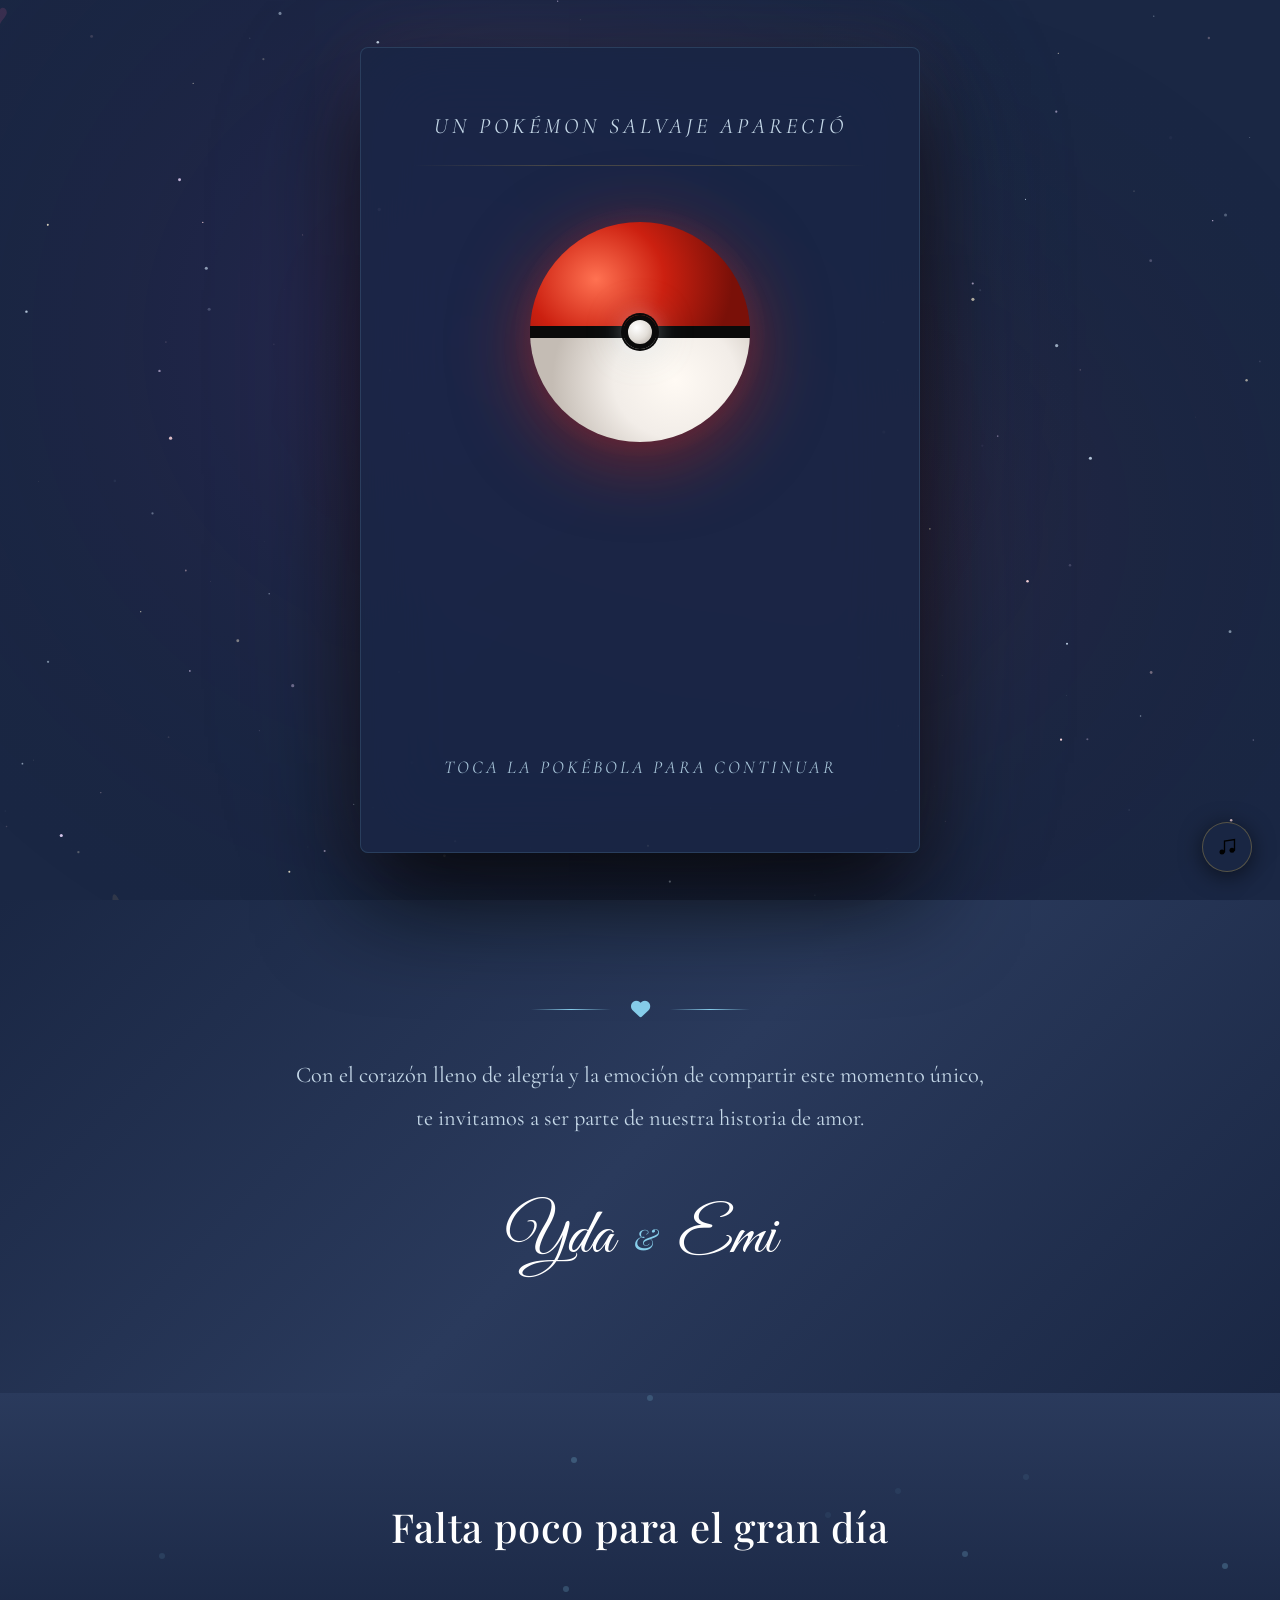
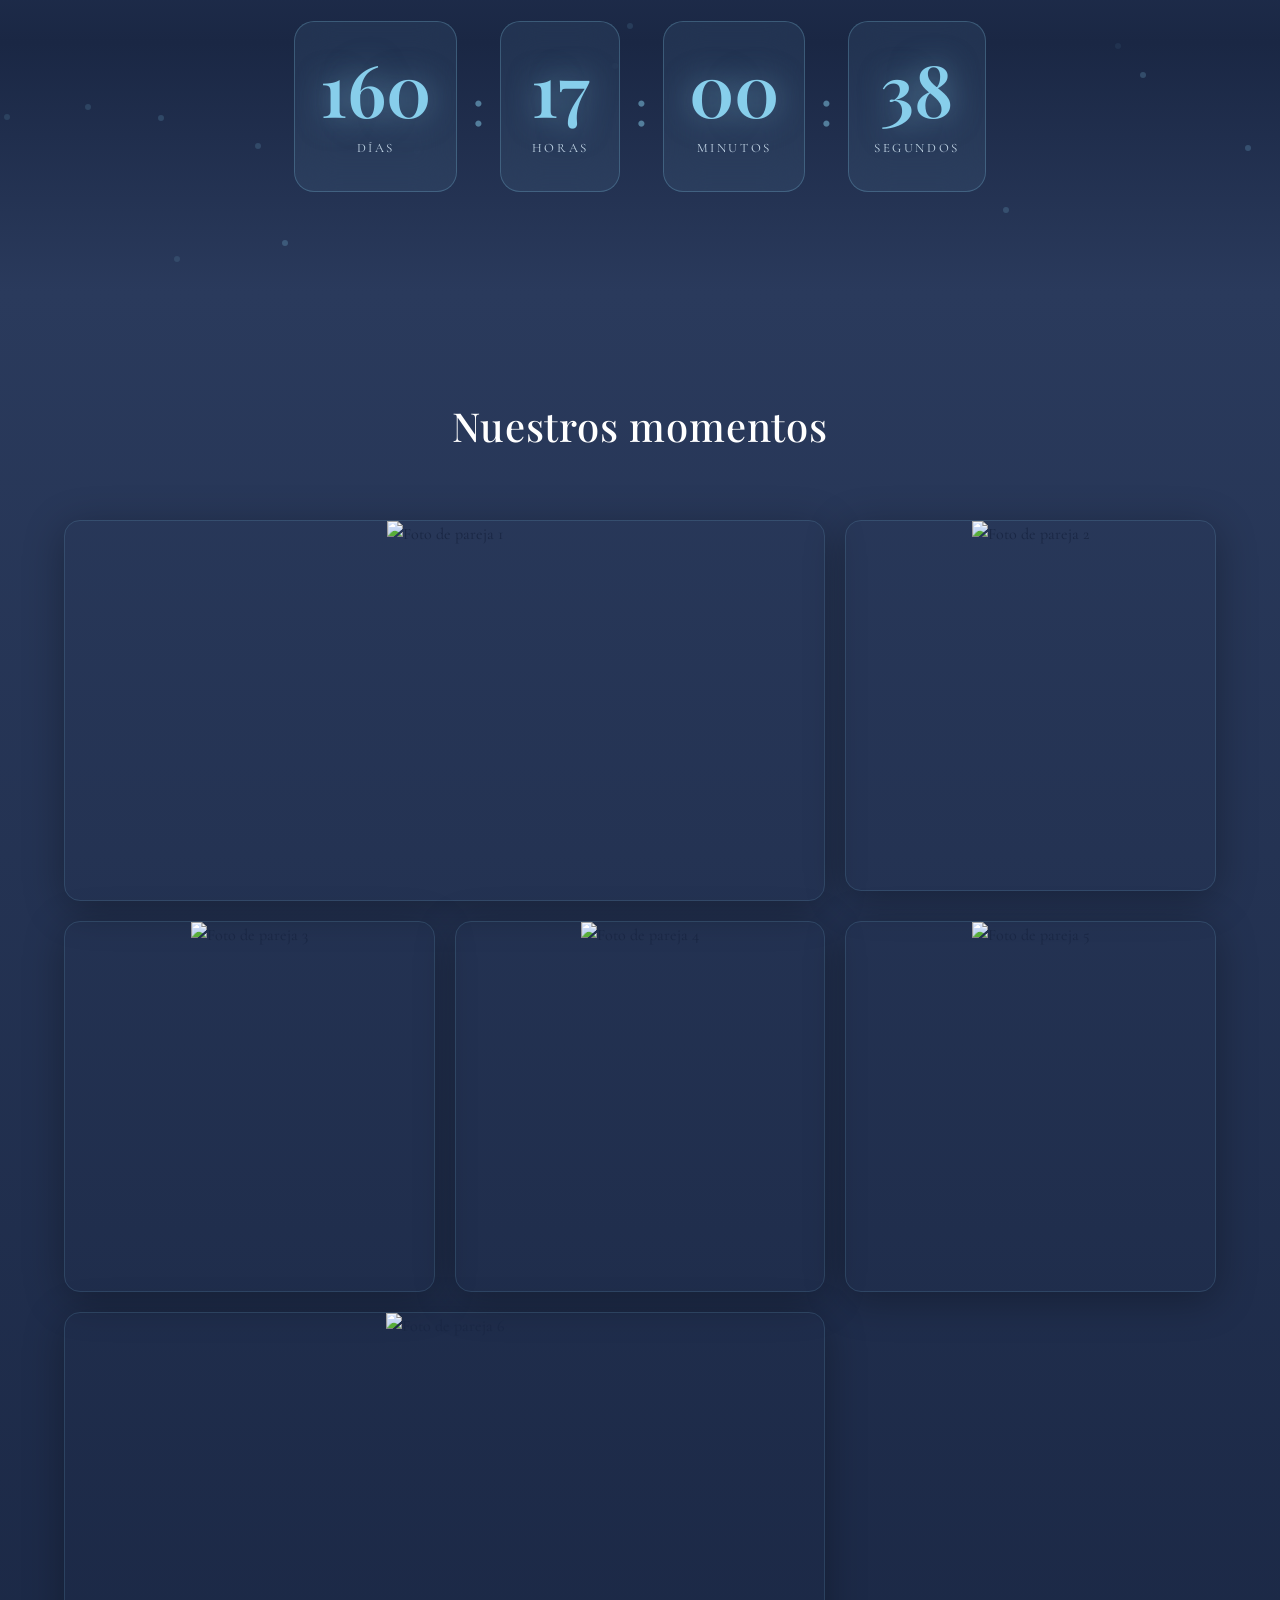
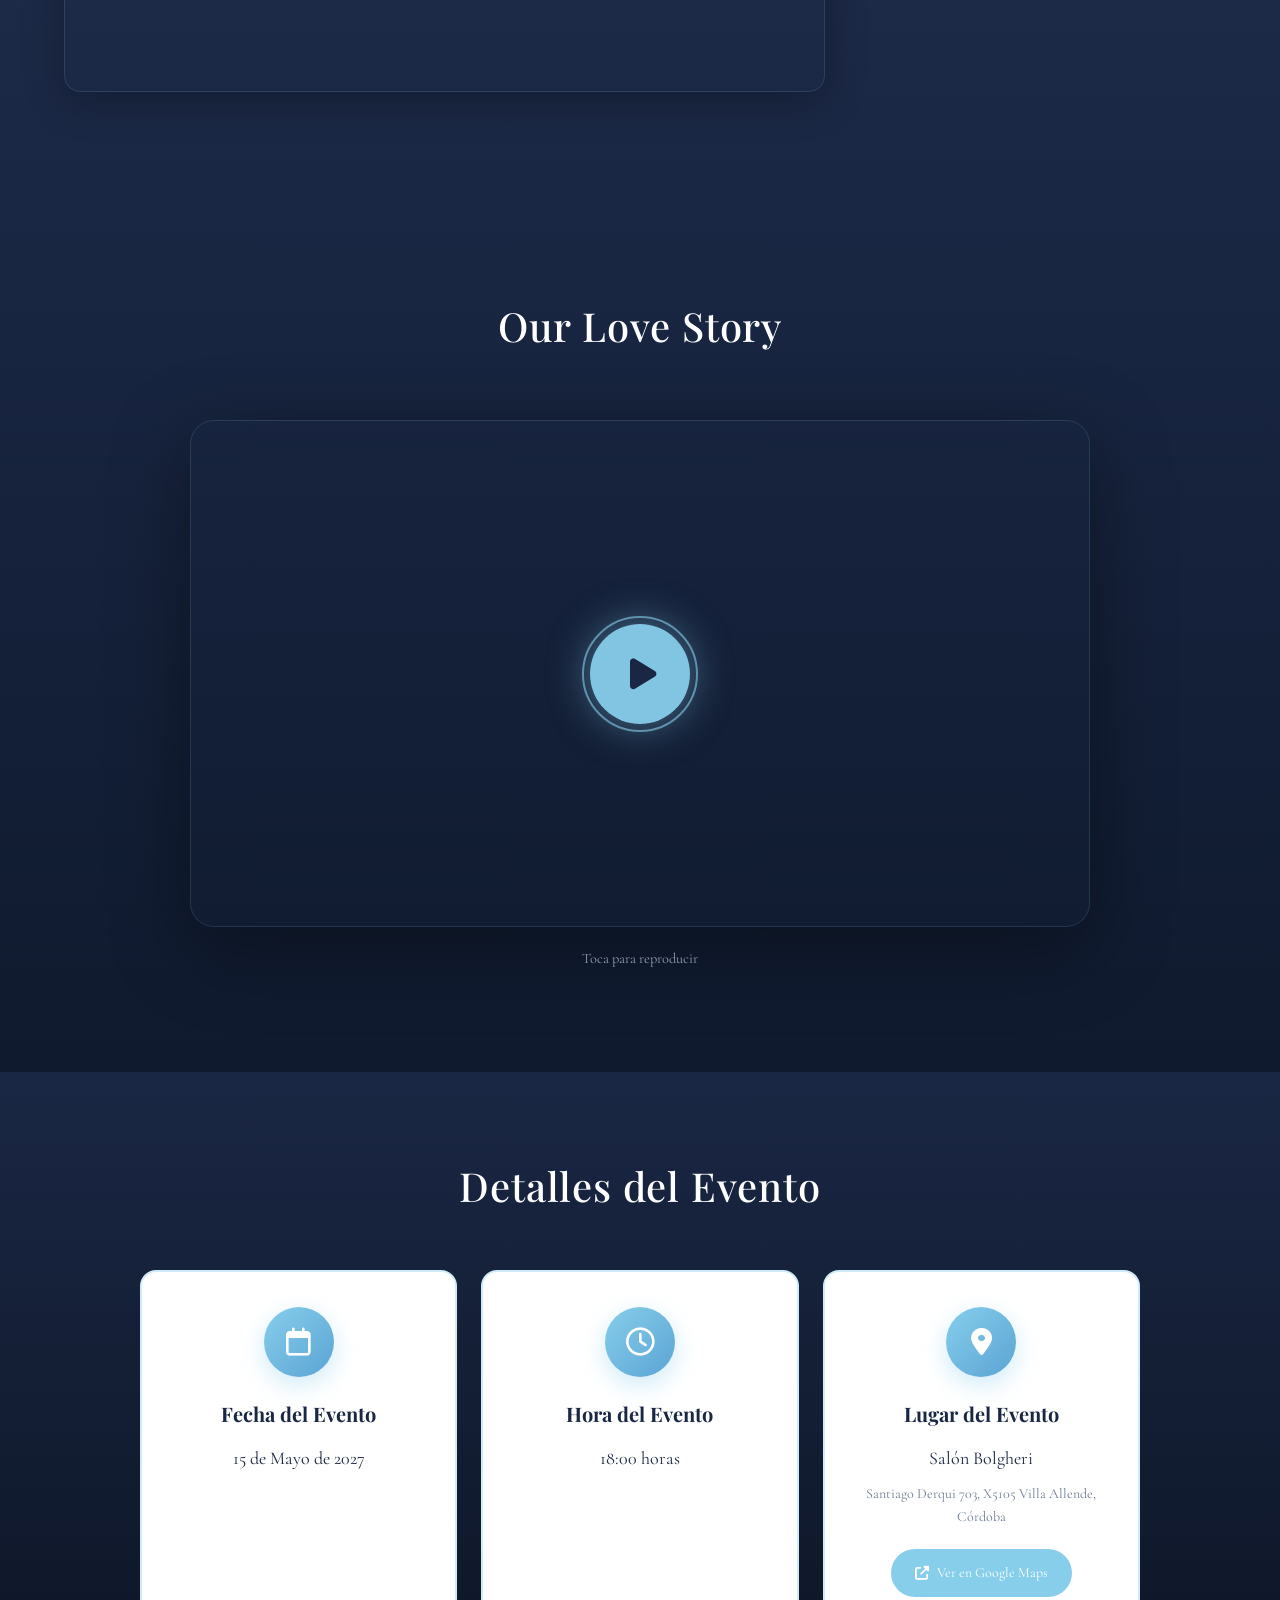
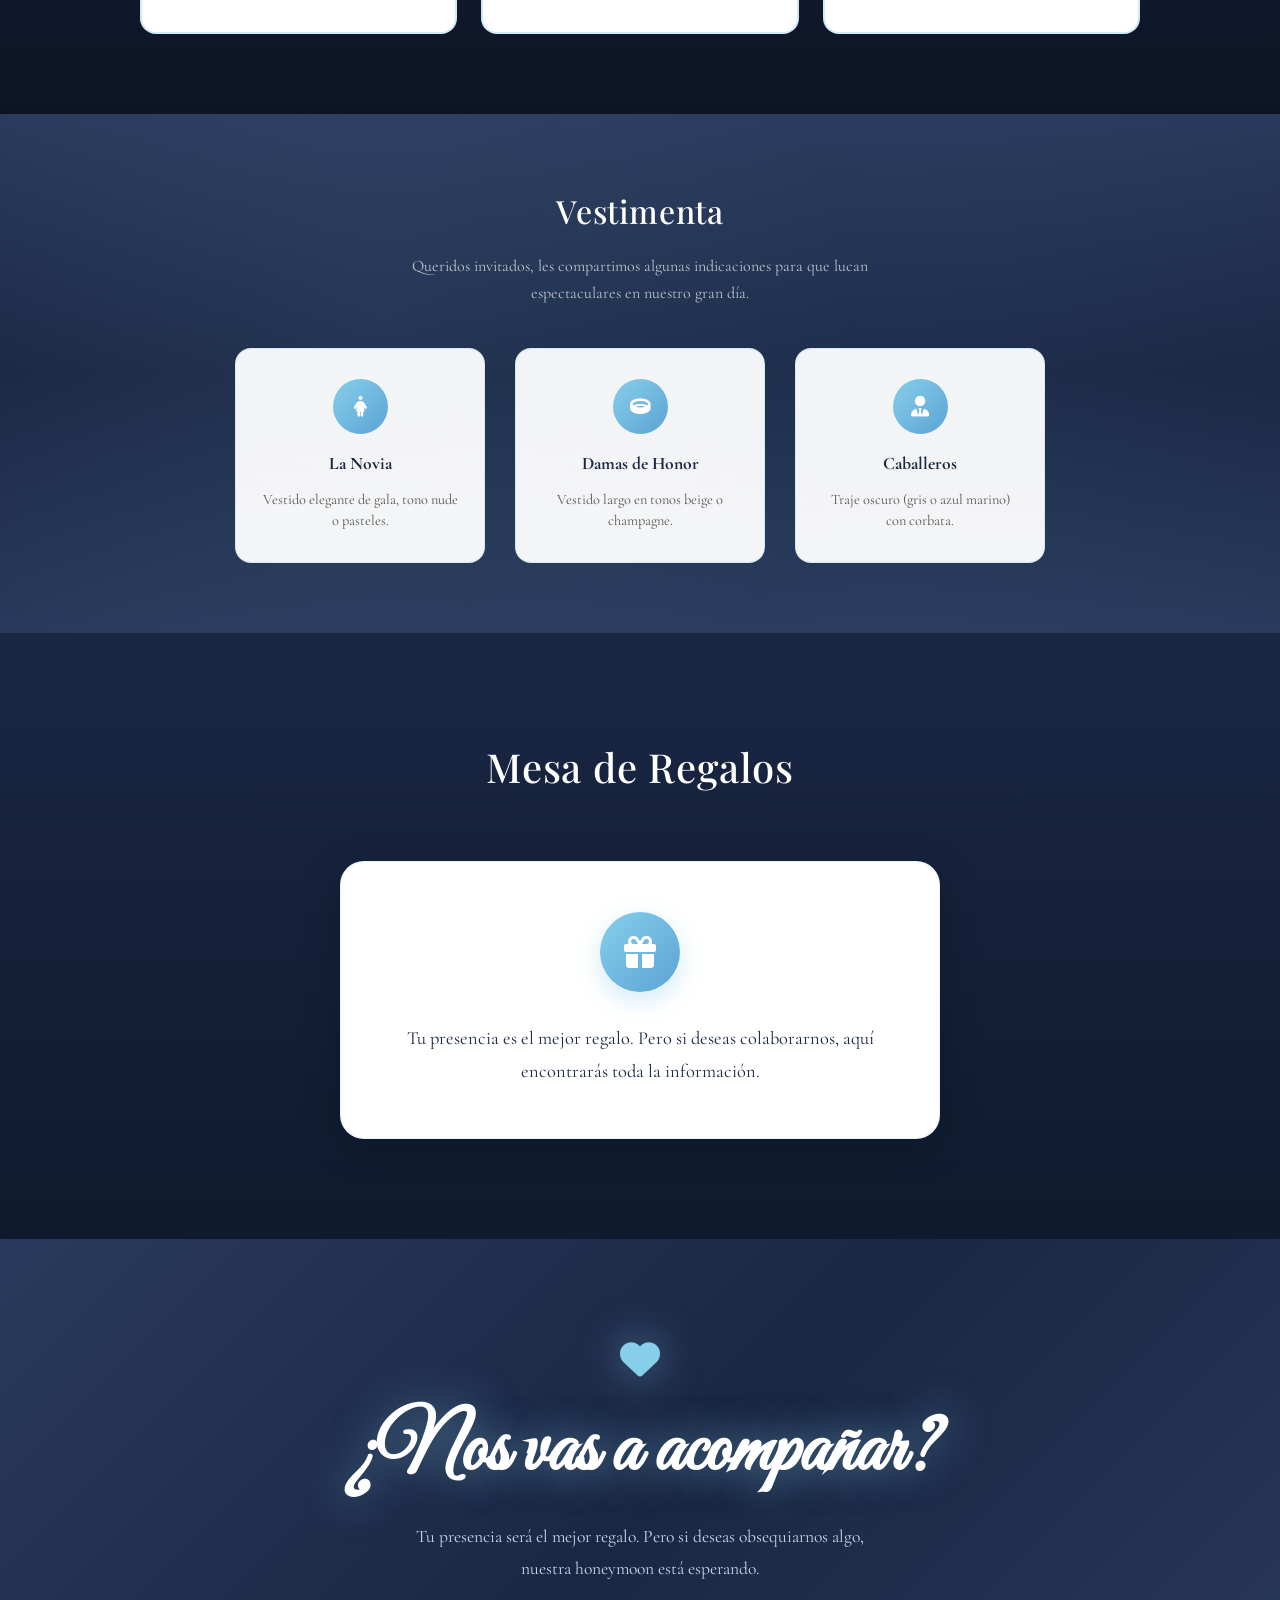
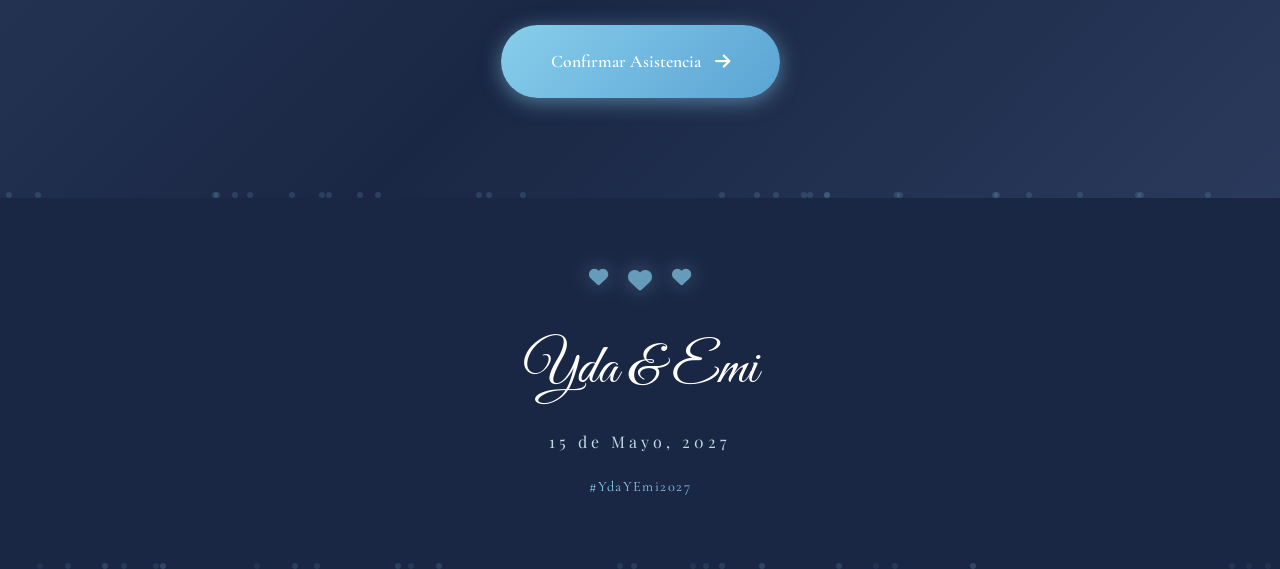
==== commit 02ebe694: "Se agrego la vestimenta" ====
--- a/Invitacion.html
+++ b/Invitacion.html
@@ -385,6 +385,37 @@
             </div>
         </section>
 
+        <!-- Vestimenta -->
+        <section id="vestimenta" class="vestimenta">
+            <div class="container">
+                <h2 class="section-title">Vestimenta</h2>
+                <p class="vestimenta-intro">Queridos invitados, les compartimos algunas indicaciones para que lucan espectaculares en nuestro gran día.</p>
+                <div class="vestimenta-grid">
+                    <div class="vestimenta-card">
+                        <div class="vestimenta-icon">
+                            <i class="fas fa-female"></i>
+                        </div>
+                        <h3>La Novia</h3>
+                        <p>Vestido elegante de gala, tono nude o pasteles.</p>
+                    </div>
+                    <div class="vestimenta-card">
+                        <div class="vestimenta-icon">
+                            <i class="fas fa-ring"></i>
+                        </div>
+                        <h3>Damas de Honor</h3>
+                        <p>Vestido largo en tonos beige o champagne.</p>
+                    </div>
+                    <div class="vestimenta-card">
+                        <div class="vestimenta-icon">
+                            <i class="fas fa-user-tie"></i>
+                        </div>
+                        <h3>Caballeros</h3>
+                        <p>Traje oscuro (gris o azul marino) con corbata.</p>
+                    </div>
+                </div>
+            </div>
+        </section>
+
         <!-- Regalos -->
         <section id="regalos" class="section regalos">
             <div class="container">
--- a/styles.css
+++ b/styles.css
@@ -1186,9 +1186,9 @@
     text-align: center;
     min-height: 400px;
     z-index: 1;
-    display: block !important;
-    visibility: visible !important;
-    opacity: 1 !important;
+    display: block;
+    visibility: visible;
+    opacity: 1;
     position: relative;
 }
 
@@ -1379,9 +1379,9 @@
     padding: 35px 25px;
     text-align: center;
     transition: all 0.4s ease;
-    display: block !important;
-    opacity: 1 !important;
-    visibility: visible !important;
+    display: block;
+    opacity: 1;
+    visibility: visible;
     position: relative;
     z-index: 2;
 }
@@ -1539,8 +1539,106 @@
 }
 
 /* ================================
+   VESTIMENTA
+ =============================== */
+.vestimenta {
+    background: linear-gradient(180deg, var(--navy-light) 0%, var(--navy) 50%, var(--navy-light) 100%);
+    padding: 70px 0;
+    text-align: center;
+    position: relative;
+}
+
+.vestimenta::before {
+    content: '';
+    position: absolute;
+    inset: 0;
+    background: radial-gradient(circle at 30% 40%, rgba(135, 206, 235, 0.08) 0%, transparent 50%),
+                radial-gradient(circle at 70% 60%, rgba(91, 164, 212, 0.06) 0%, transparent 50%);
+    pointer-events: none;
+}
+
+.vestimenta .container {
+    position: relative;
+    z-index: 1;
+}
+
+.vestimenta .section-title {
+    color: #fff;
+    font-family: var(--font-display);
+    font-size: 2rem;
+    margin-bottom: 15px;
+}
+
+.vestimenta-intro {
+    color: rgba(255,255,255,0.7);
+    font-size: 1rem;
+    max-width: 500px;
+    margin: 0 auto 40px;
+}
+
+.vestimenta-grid {
+    display: flex;
+    justify-content: center;
+    gap: 30px;
+    flex-wrap: wrap;
+    max-width: 900px;
+    margin: 0 auto;
+}
+
+.vestimenta-card {
+    background: rgba(255,255,255,0.95);
+    border: 1px solid rgba(135, 206, 235, 0.3);
+    border-radius: 16px;
+    padding: 30px 25px;
+    width: 250px;
+    transition: all 0.3s ease;
+}
+
+.vestimenta-card:hover {
+    transform: translateY(-5px);
+    border-color: var(--sky-main);
+    box-shadow: 0 15px 40px rgba(0,0,0,0.2);
+}
+
+.vestimenta-icon {
+    width: 55px;
+    height: 55px;
+    margin: 0 auto 15px;
+    background: linear-gradient(135deg, var(--sky-main), var(--sky-bright));
+    border-radius: 50%;
+    display: flex;
+    align-items: center;
+    justify-content: center;
+    color: #fff;
+    font-size: 1.3rem;
+}
+
+.vestimenta-card h3 {
+    color: var(--navy);
+    font-size: 1.1rem;
+    margin-bottom: 10px;
+}
+
+.vestimenta-card p {
+    color: #555;
+    font-size: 0.9rem;
+    line-height: 1.5;
+}
+
+@media (max-width: 768px) {
+    .vestimenta-grid {
+        flex-direction: column;
+        align-items: center;
+    }
+    .vestimenta-card {
+        width: 100%;
+        max-width: 300px;
+    }
+}
+
+/* ================================
    REGALOS
-=============================== */
+ =============================== */
 .regalos {
     background: linear-gradient(180deg, var(--navy) 0%, #0f1a2e 100%);
     text-align: center;
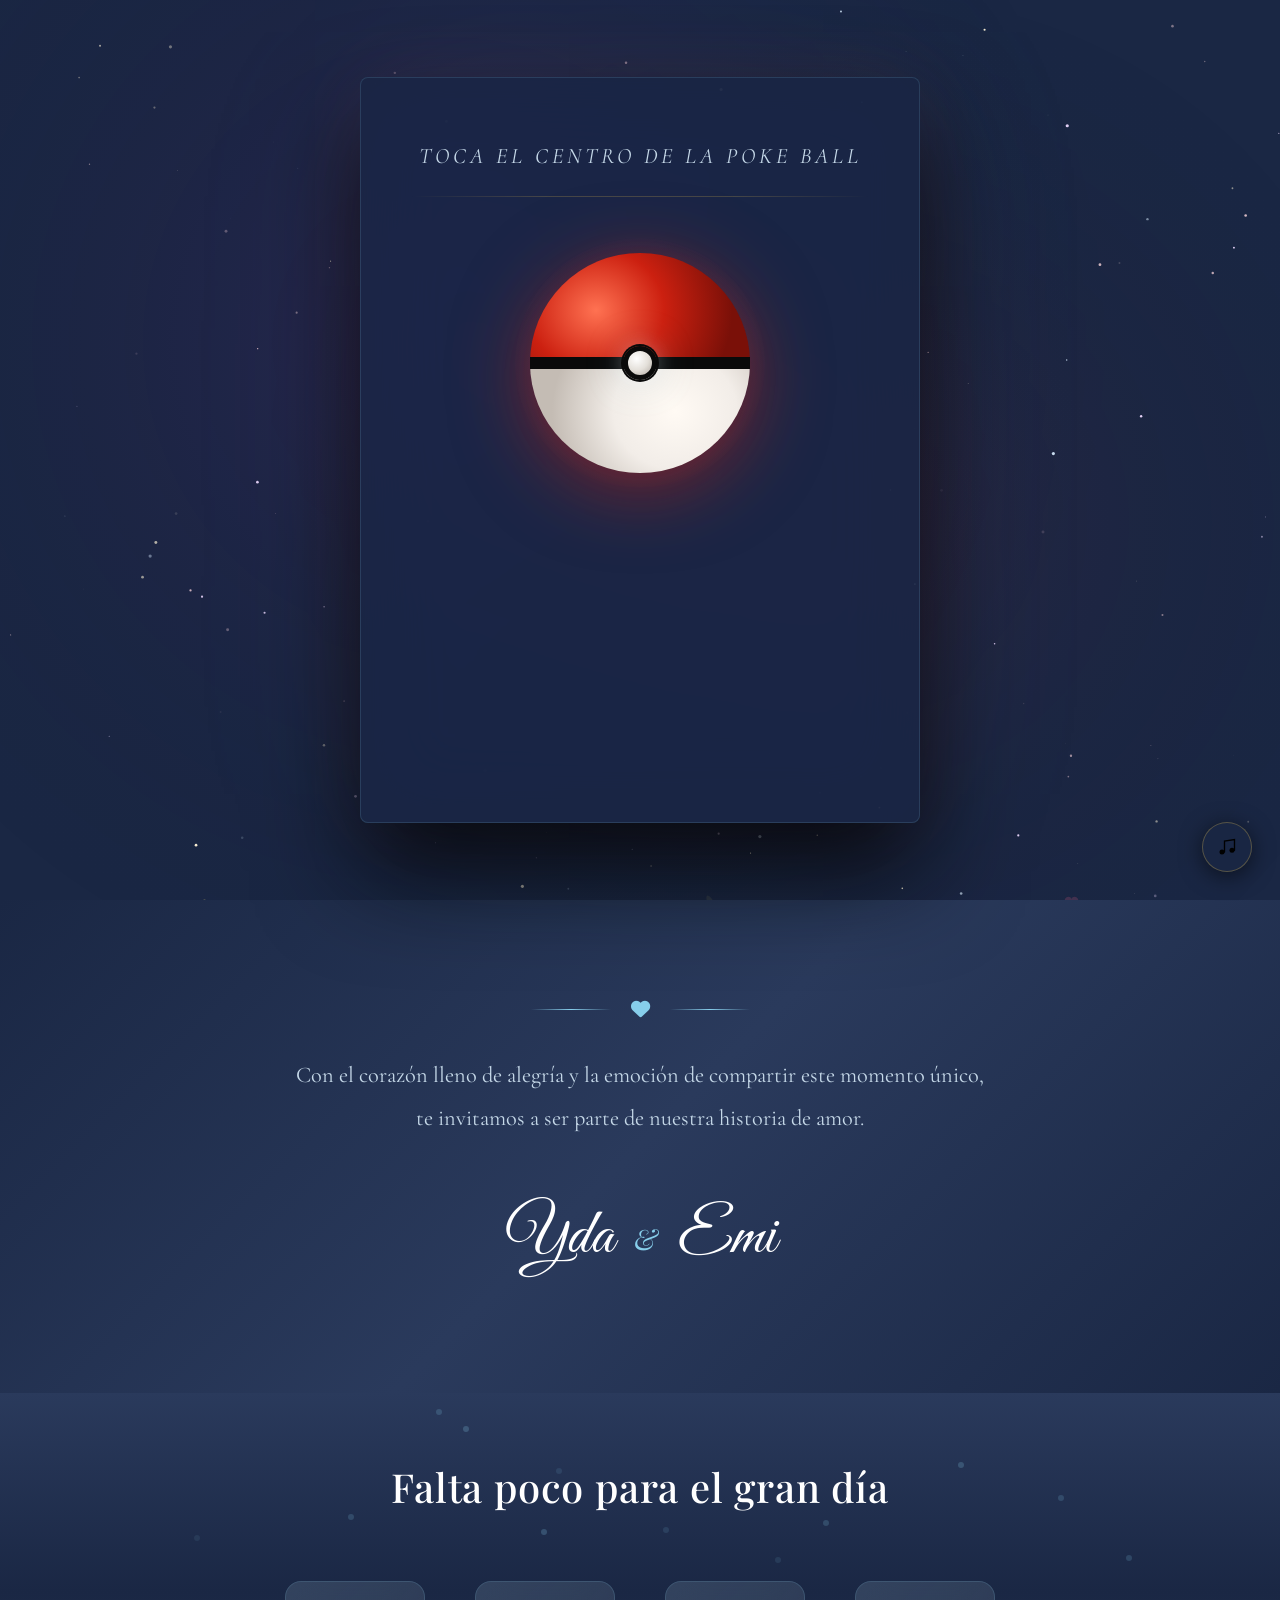
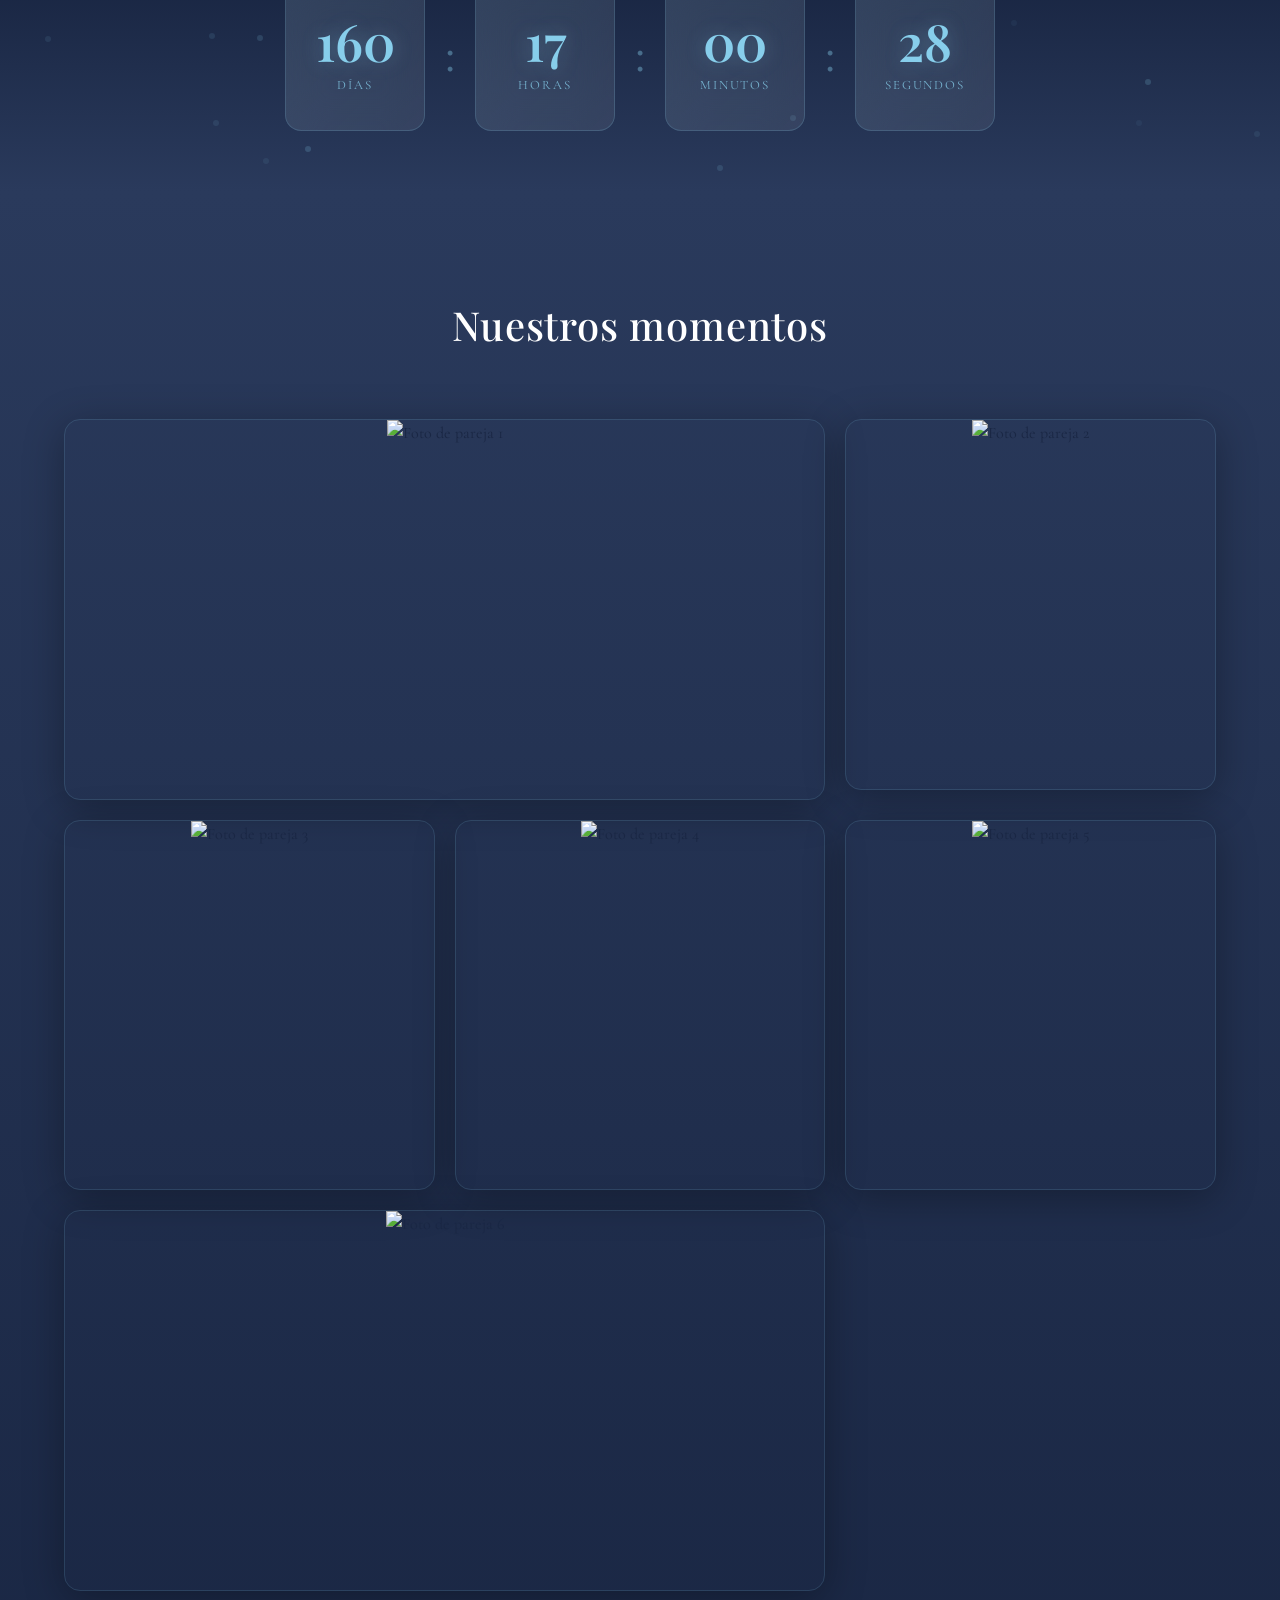
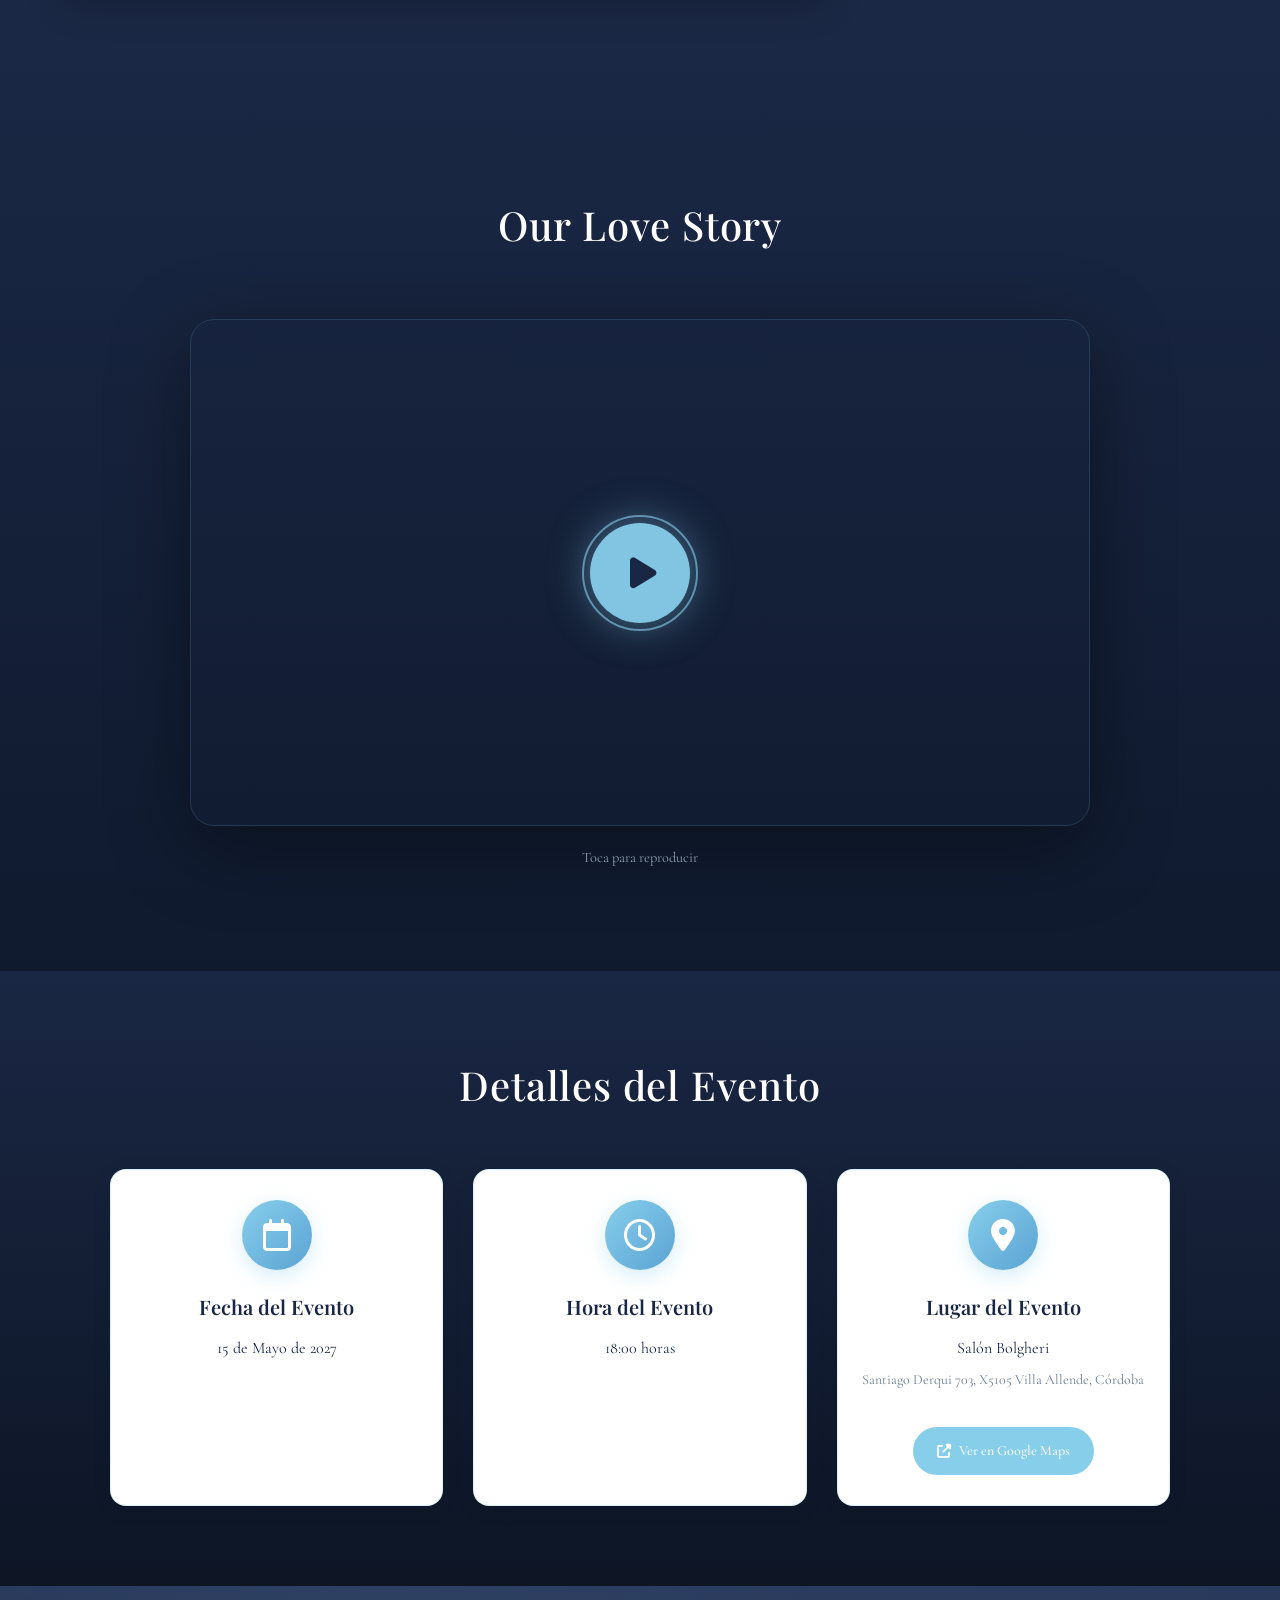
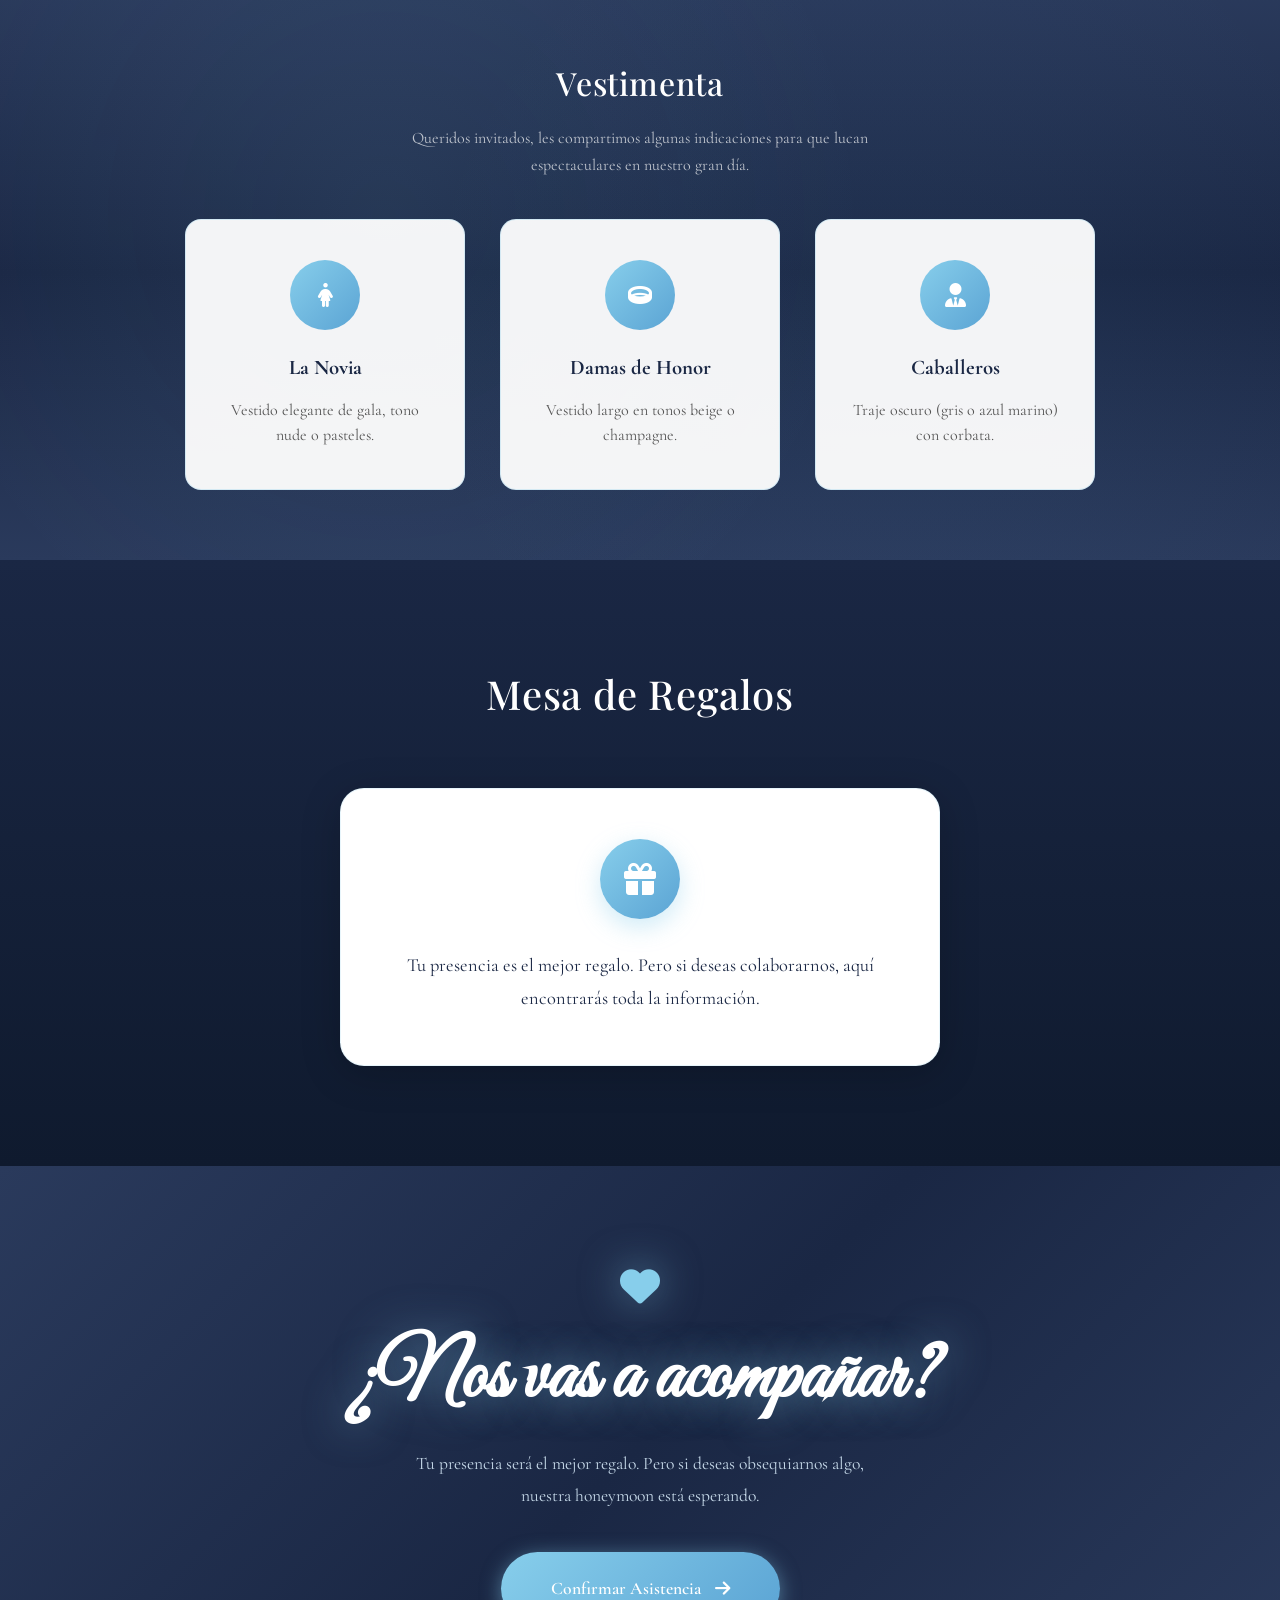
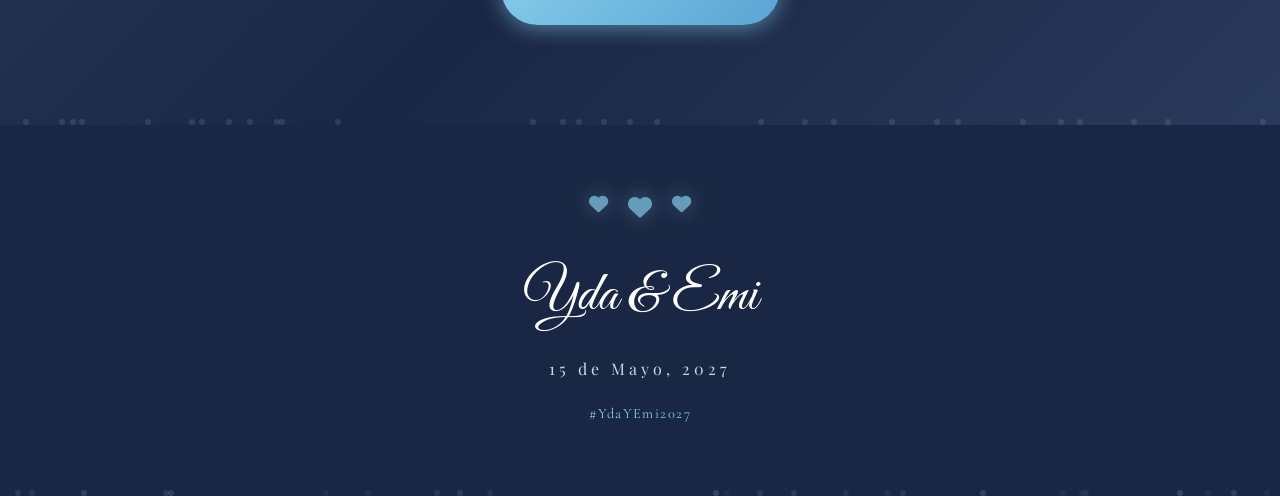
==== commit 8d27e553: "Se Ajusto la Vestimenta" ====
--- a/Invitacion.html
+++ b/Invitacion.html
@@ -25,7 +25,7 @@
         
         <div class="poke-scene">
             <div class="poke-card">
-                <div class="poke-eyebrow">Un pokémon salvaje apareció</div>
+                <div class="poke-eyebrow">Toca el Centro de la Poke Ball</div>
                 <div class="poke-rule"></div>
                 
                 <div class="poke-stage" id="pokeStage">
@@ -87,11 +87,11 @@
                 </div>
                 
                 <div class="poke-proposal" id="pokeProposal">
-                    <div class="poke-p-question">¿Quieres casarte conmigo?</div>
-                    <div class="poke-p-sub">un lazo legendary nos espera</div>
-                    <button class="poke-yes-btn" onclick="pokeSayYes()">Sí, para siempre</button>
-                </div>
-                <div class="poke-hint" id="pokeHint">Toca la Pokébola para continuar</div>
+                    <div class="poke-p-question">Acompañanos En Este Inicio de Viaje</div>
+                    <div class="poke-p-sub"></div>
+                    <button class="poke-yes-btn" onclick="pokeSayYes()">Presiona Aca</button>
+                </div>
+                <div class="poke-hint" id="pokeHint"></div>
             </div>
         </div>
         
@@ -112,7 +112,7 @@
     </div>
 
     <audio id="bgMusic" loop>
-        <source src="https://www.soundhelix.com/examples/mp3/SoundHelix-Song-3.mp3" type="audio/mpeg">
+        <source src="./Video + musica/Micorazon.mp3" type="audio/mpeg">
     </audio>
 
     <main class="main-content" id="mainContent">
--- a/styles.css
+++ b/styles.css
@@ -810,10 +810,11 @@
 
 /* ================================
    COUNTDOWN
-================================ */
+ ================================ */
 .countdown {
     background: linear-gradient(180deg, var(--navy-light) 0%, var(--navy) 50%, var(--navy-light) 100%);
     text-align: center;
+    padding: 60px 20px;
 }
 
 .countdown-particles { position: absolute; inset: 0; z-index: 1; pointer-events: none; }
@@ -822,60 +823,111 @@
     display: flex;
     justify-content: center;
     align-items: center;
-    gap: 15px;
+    gap: 20px;
     flex-wrap: wrap;
     position: relative;
     z-index: 2;
+    max-width: 950px;
+    margin: 0 auto;
 }
 
 .count-box {
     position: relative;
-    background: rgba(135, 206, 235, 0.08);
+    background: rgba(255, 255, 255, 0.08);
     backdrop-filter: blur(20px);
-    border: 1px solid rgba(135, 206, 235, 0.25);
-    border-radius: 20px;
-    padding: 30px 25px;
-    min-width: 120px;
+    border: 1px solid rgba(135, 206, 235, 0.2);
+    border-radius: 16px;
+    width: 140px;
+    min-width: 140px;
+    height: 150px;
+    display: flex;
+    flex-direction: column;
+    justify-content: center;
+    align-items: center;
+    padding: 25px 15px;
+    box-sizing: border-box;
     overflow: hidden;
     transition: transform 0.3s var(--ease), box-shadow 0.3s var(--ease);
-}
-
-.count-box:hover { transform: translateY(-5px); box-shadow: 0 15px 40px rgba(135, 206, 235, 0.3); }
+    gap: 8px;
+}
+
+.count-box:hover { transform: translateY(-5px); box-shadow: 0 10px 30px rgba(135, 206, 235, 0.2); }
 
 .count-glow {
     position: absolute;
-    inset: -2px;
-    background: linear-gradient(135deg, rgba(135, 206, 235, 0.4), transparent);
-    opacity: 0;
-    transition: opacity 0.3s;
-}
-
-.count-box:hover .count-glow { opacity: 1; }
+    inset: 0;
+    background: linear-gradient(135deg, rgba(135, 206, 235, 0.15), transparent);
+    opacity: 0.5;
+    pointer-events: none;
+}
 
 .count-num {
     display: block;
     font-family: var(--font-display);
-    font-size: clamp(2.8rem, 7vw, 4.5rem);
+    font-size: 3.2rem;
     font-weight: 600;
     color: var(--sky-main);
     line-height: 1;
-    margin-bottom: 10px;
-    text-shadow: 0 0 30px rgba(135, 206, 235, 0.5);
+    text-shadow: 0 0 20px rgba(135, 206, 235, 0.3);
+    width: 100%;
+    text-align: center;
 }
 
 .count-label {
     font-family: var(--font-body);
     font-size: 0.8rem;
-    color: var(--sky-light);
+    color: rgba(135, 206, 235, 0.8);
     text-transform: uppercase;
-    letter-spacing: 0.2em;
+    letter-spacing: 0.15em;
 }
 
 .count-sep {
     font-family: var(--font-display);
-    font-size: clamp(2rem, 5vw, 3rem);
+    font-size: 2.4rem;
     color: var(--sky-main);
-    opacity: 0.5;
+    opacity: 0.4;
+    display: flex;
+    align-items: center;
+    justify-content: center;
+    min-height: 150px;
+}
+
+@media (max-width: 600px) {
+    .countdown-grid {
+        gap: 6px;
+    }
+    .count-box {
+        width: 70px;
+        height: 90px;
+        padding: 12px 8px;
+    }
+    .count-num {
+        font-size: 1.6rem;
+    }
+    .count-label {
+        font-size: 0.55rem;
+    }
+    .count-sep {
+        font-size: 1.2rem;
+        min-height: 90px;
+    }
+}
+
+@media (max-width: 600px) {
+    .countdown-grid {
+        gap: 12px;
+    }
+    .count-box {
+        min-width: 70px;
+        max-width: 80px;
+        padding: 20px 15px;
+    }
+    .count-num {
+        font-size: 1.8rem;
+    }
+    .count-sep {
+        font-size: 1.5rem;
+    }
 }
 
 /* ================================
@@ -1367,29 +1419,76 @@
 .detalles-grid {
     display: grid;
     grid-template-columns: repeat(3, 1fr);
-    gap: 24px;
-    max-width: 1000px;
+    gap: 30px;
+    max-width: 1100px;
     margin: 0 auto;
+    padding: 0 20px;
 }
 
 .detalle-card {
     background: #ffffff;
-    border: 2px solid rgba(135, 206, 235, 0.4);
+    border: 1px solid rgba(135, 206, 235, 0.3);
     border-radius: 16px;
-    padding: 35px 25px;
+    padding: 30px 20px;
     text-align: center;
     transition: all 0.4s ease;
-    display: block;
-    opacity: 1;
-    visibility: visible;
-    position: relative;
-    z-index: 2;
+    display: flex;
+    flex-direction: column;
+    align-items: center;
+    justify-content: flex-start;
+    box-shadow: 0 4px 20px rgba(0, 0, 0, 0.08);
+    min-height: 220px;
 }
 
 .detalle-card:hover {
     transform: translateY(-8px);
     border-color: var(--sky-main);
-    box-shadow: 0 20px 50px rgba(135, 206, 235, 0.3);
+    box-shadow: 0 15px 40px rgba(135, 206, 235, 0.25);
+}
+
+.detalle-icon {
+    width: 65px;
+    height: 65px;
+    margin: 0 auto 18px;
+    background: linear-gradient(135deg, var(--sky-main) 0%, var(--sky-bright) 100%);
+    border-radius: 50%;
+    display: flex;
+    align-items: center;
+    justify-content: center;
+    box-shadow: 0 6px 20px rgba(135, 206, 235, 0.35);
+    flex-shrink: 0;
+}
+
+.detalle-icon i {
+    font-size: 26px;
+    color: #ffffff;
+}
+
+.detalle-card h3 {
+    color: var(--navy);
+    font-size: 18px;
+    font-weight: 600;
+    margin-bottom: 10px;
+    min-height: 27px;
+}
+
+.detalle-card p {
+    color: #444;
+    font-size: 15px;
+    line-height: 1.5;
+    margin: 0;
+}
+
+.detalle-card .direccion {
+    color: #888;
+    font-size: 13px;
+    margin-top: 5px;
+}
+
+.detalle-card:hover {
+    transform: translateY(-8px);
+    border-color: var(--sky-main);
+    box-shadow: 0 15px 40px rgba(135, 206, 235, 0.25);
 }
 
 .detalle-icon {
@@ -1401,11 +1500,12 @@
     display: flex;
     align-items: center;
     justify-content: center;
-    box-shadow: 0 8px 25px rgba(135, 206, 235, 0.4);
+    box-shadow: 0 6px 20px rgba(135, 206, 235, 0.35);
+    flex-shrink: 0;
 }
 
 .detalle-icon i {
-    font-size: 28px;
+    font-size: 32px;
     color: #ffffff;
 }
 
@@ -1413,18 +1513,20 @@
     color: var(--navy);
     font-size: 20px;
     font-family: var(--font-display);
+    font-weight: 600;
     margin-bottom: 12px;
 }
 
 .detalle-card p {
-    font-size: 18px;
     color: #1a2744;
-    margin-bottom: 8px;
+    font-size: 16px;
+    line-height: 1.6;
+    margin: 0 0 8px 0;
 }
 
 .detalle-card .direccion {
+    color: #6b7c93;
     font-size: 14px;
-    color: #6b7c93;
     margin-bottom: 20px;
 }
 
@@ -1432,25 +1534,22 @@
     display: inline-flex;
     align-items: center;
     gap: 8px;
+    margin-top: 15px;
     padding: 12px 24px;
+    background: var(--sky-main);
+    color: #fff;
+    text-decoration: none;
+    border-radius: 30px;
     font-size: 14px;
-    color: #ffffff;
-    background: var(--sky-main);
+    font-weight: 500;
+    transition: all 0.3s ease;
     border: none;
-    border-radius: 30px;
-    text-decoration: none;
-    transition: all 0.3s ease;
 }
 
 .detalle-btn:hover {
     background: var(--sky-bright);
     transform: translateY(-3px);
     box-shadow: 0 10px 30px rgba(135, 206, 235, 0.4);
-}
-
-.reveal-fade {
-    opacity: 1;
-    transform: translateY(0);
 }
 
 @media (max-width: 768px) {
@@ -1464,6 +1563,22 @@
     }
 }
 
+.reveal-fade {
+    opacity: 1;
+    transform: translateY(0);
+}
+
+@media (max-width: 768px) {
+    .detalles-grid {
+        grid-template-columns: 1fr;
+        gap: 20px;
+    }
+    
+    .detalle-card {
+        padding: 30px 20px;
+    }
+}
+
 @media (max-width: 480px) {
     .envelope {
         width: 90vw;
@@ -1579,9 +1694,9 @@
 .vestimenta-grid {
     display: flex;
     justify-content: center;
-    gap: 30px;
+    gap: 35px;
     flex-wrap: wrap;
-    max-width: 900px;
+    max-width: 1050px;
     margin: 0 auto;
 }
 
@@ -1589,8 +1704,8 @@
     background: rgba(255,255,255,0.95);
     border: 1px solid rgba(135, 206, 235, 0.3);
     border-radius: 16px;
-    padding: 30px 25px;
-    width: 250px;
+    padding: 40px 30px;
+    width: 280px;
     transition: all 0.3s ease;
 }
 
@@ -1601,28 +1716,28 @@
 }
 
 .vestimenta-icon {
-    width: 55px;
-    height: 55px;
-    margin: 0 auto 15px;
+    width: 70px;
+    height: 70px;
+    margin: 0 auto 20px;
     background: linear-gradient(135deg, var(--sky-main), var(--sky-bright));
     border-radius: 50%;
     display: flex;
     align-items: center;
     justify-content: center;
     color: #fff;
-    font-size: 1.3rem;
+    font-size: 1.5rem;
 }
 
 .vestimenta-card h3 {
     color: var(--navy);
-    font-size: 1.1rem;
-    margin-bottom: 10px;
+    font-size: 1.3rem;
+    margin-bottom: 12px;
 }
 
 .vestimenta-card p {
     color: #555;
-    font-size: 0.9rem;
-    line-height: 1.5;
+    font-size: 1rem;
+    line-height: 1.6;
 }
 
 @media (max-width: 768px) {
